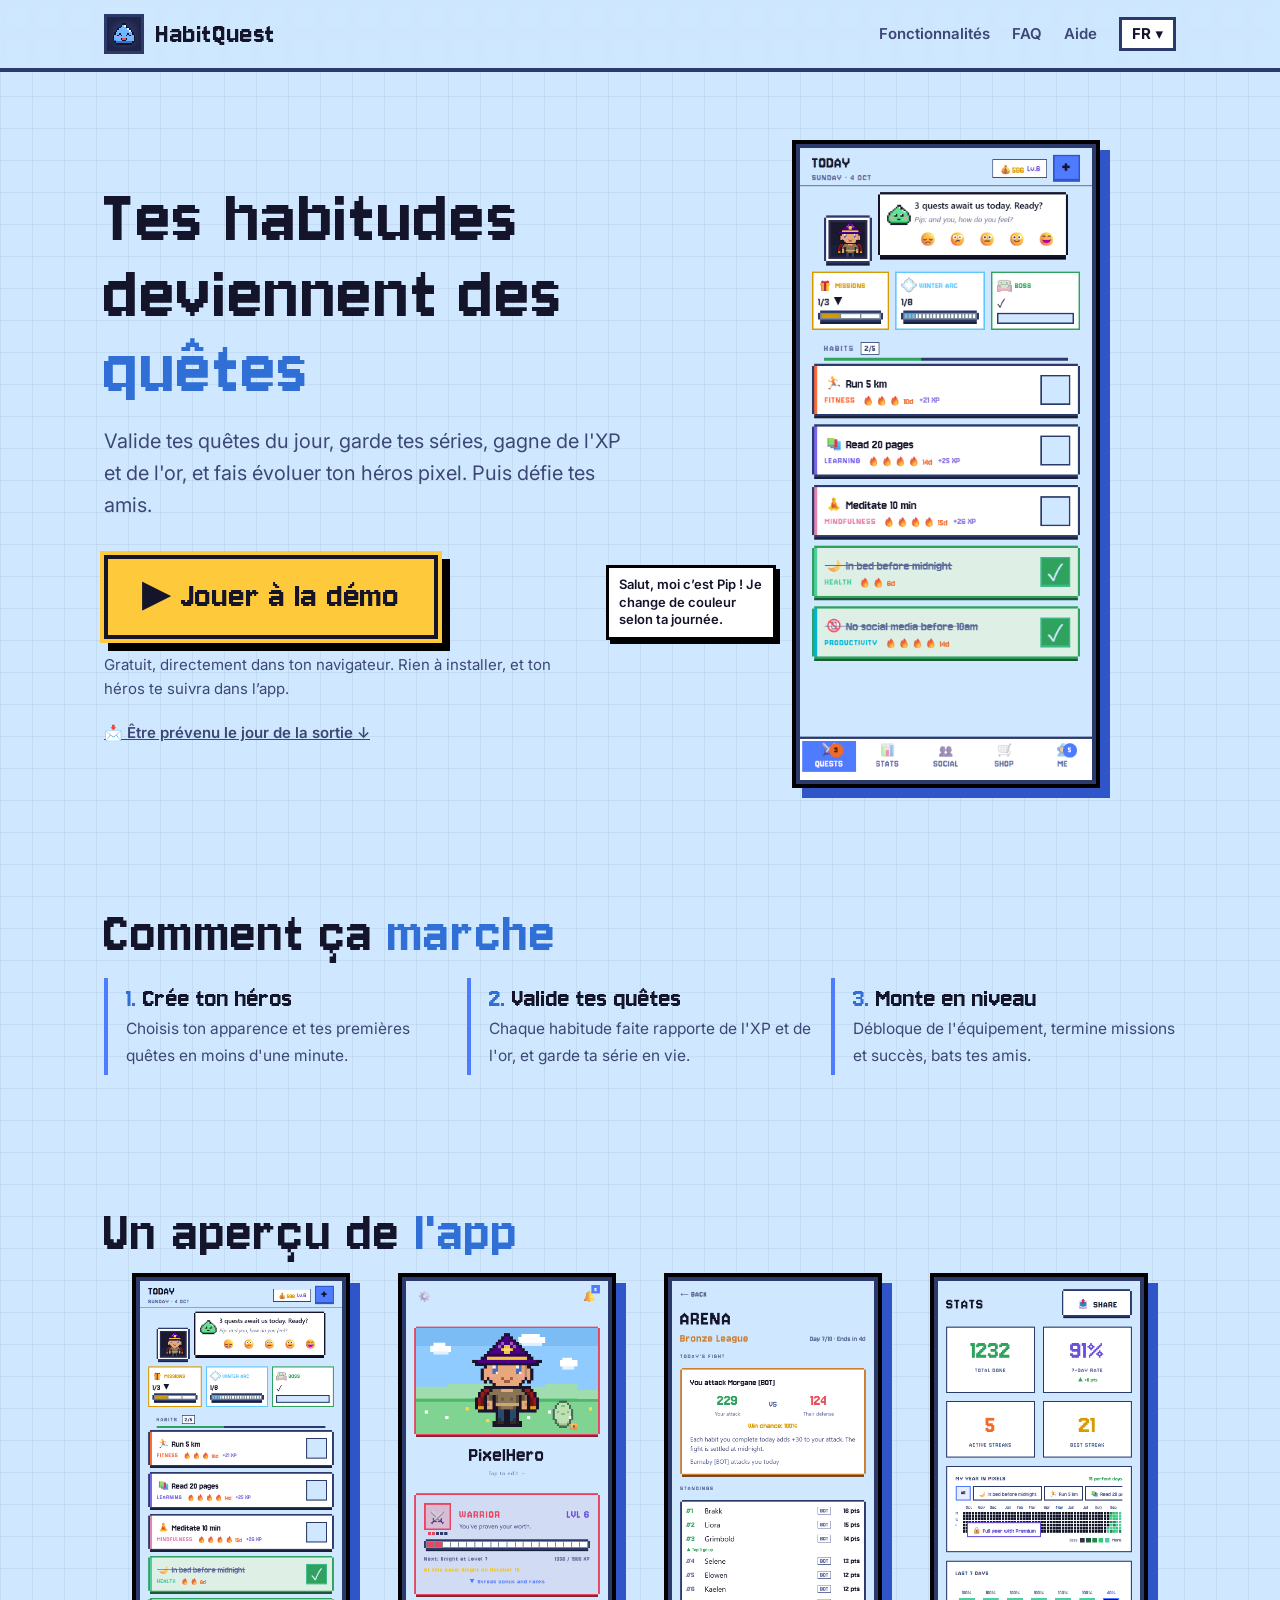
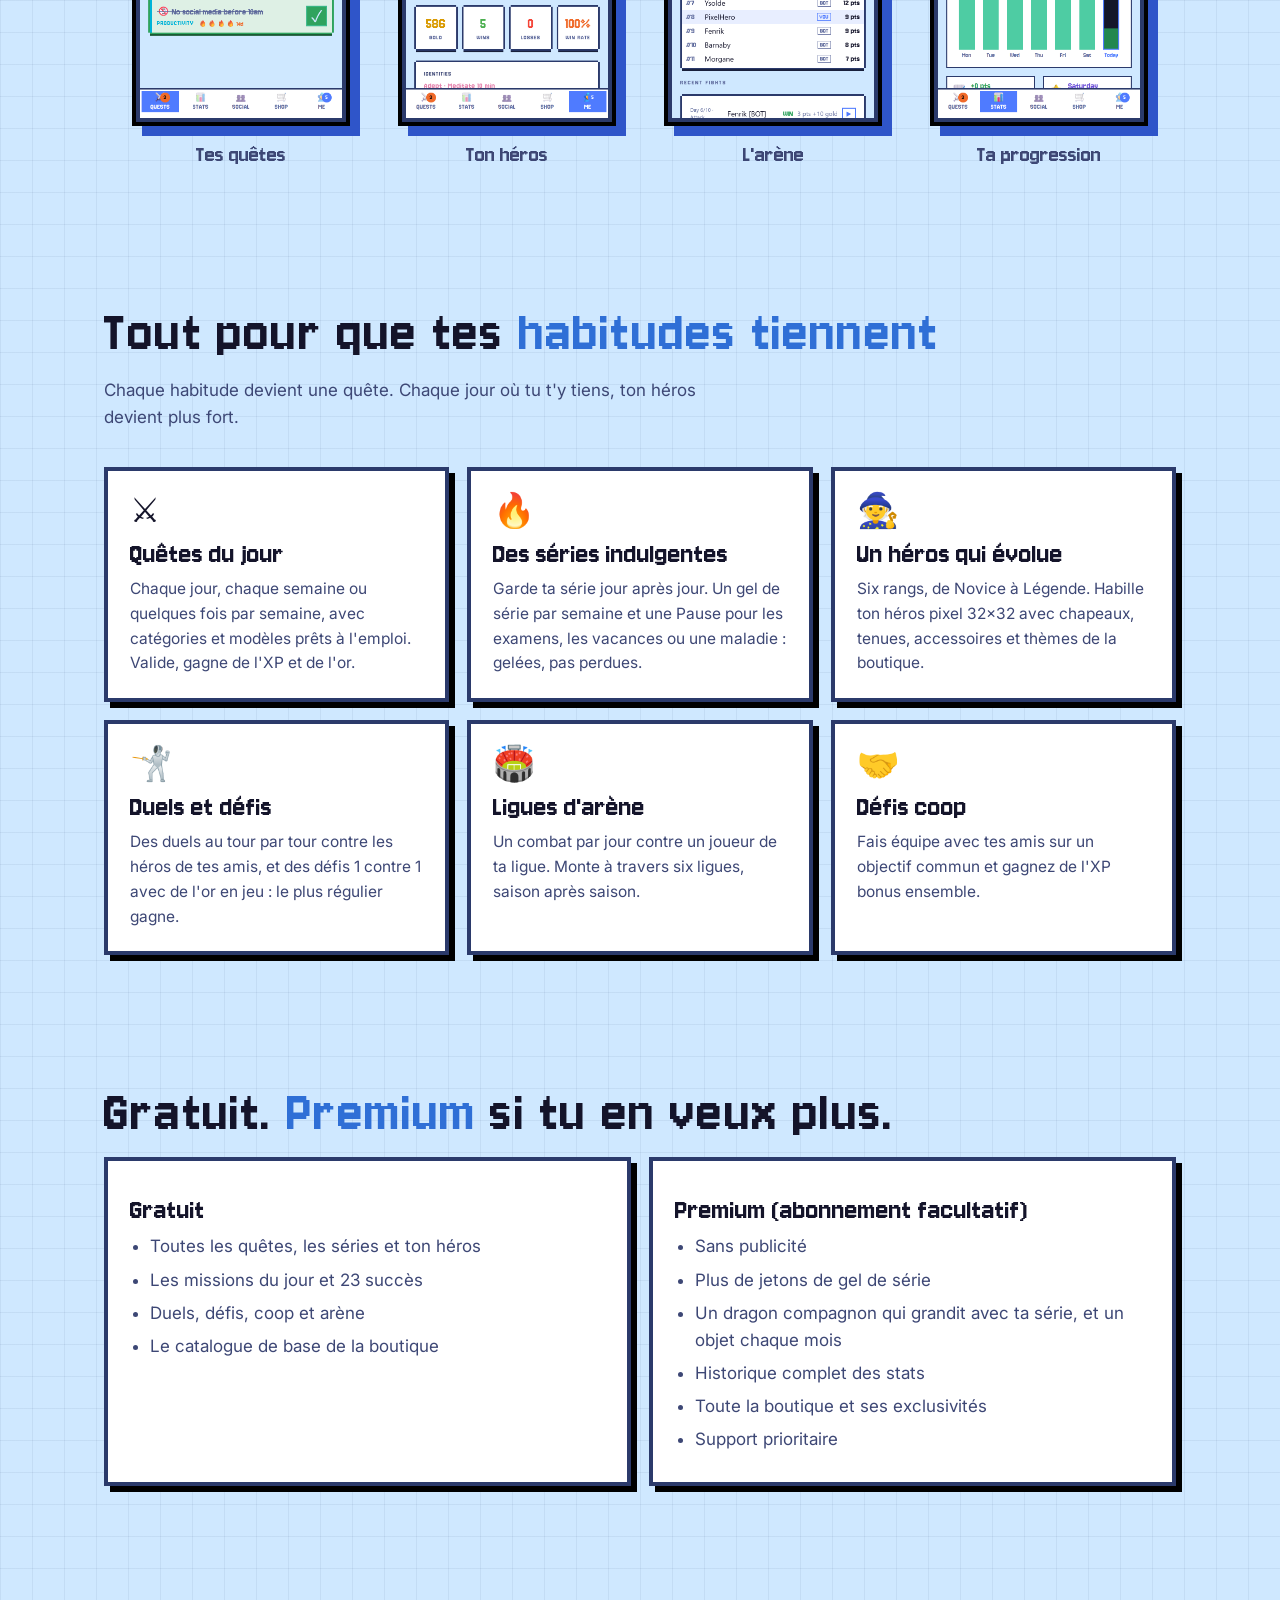
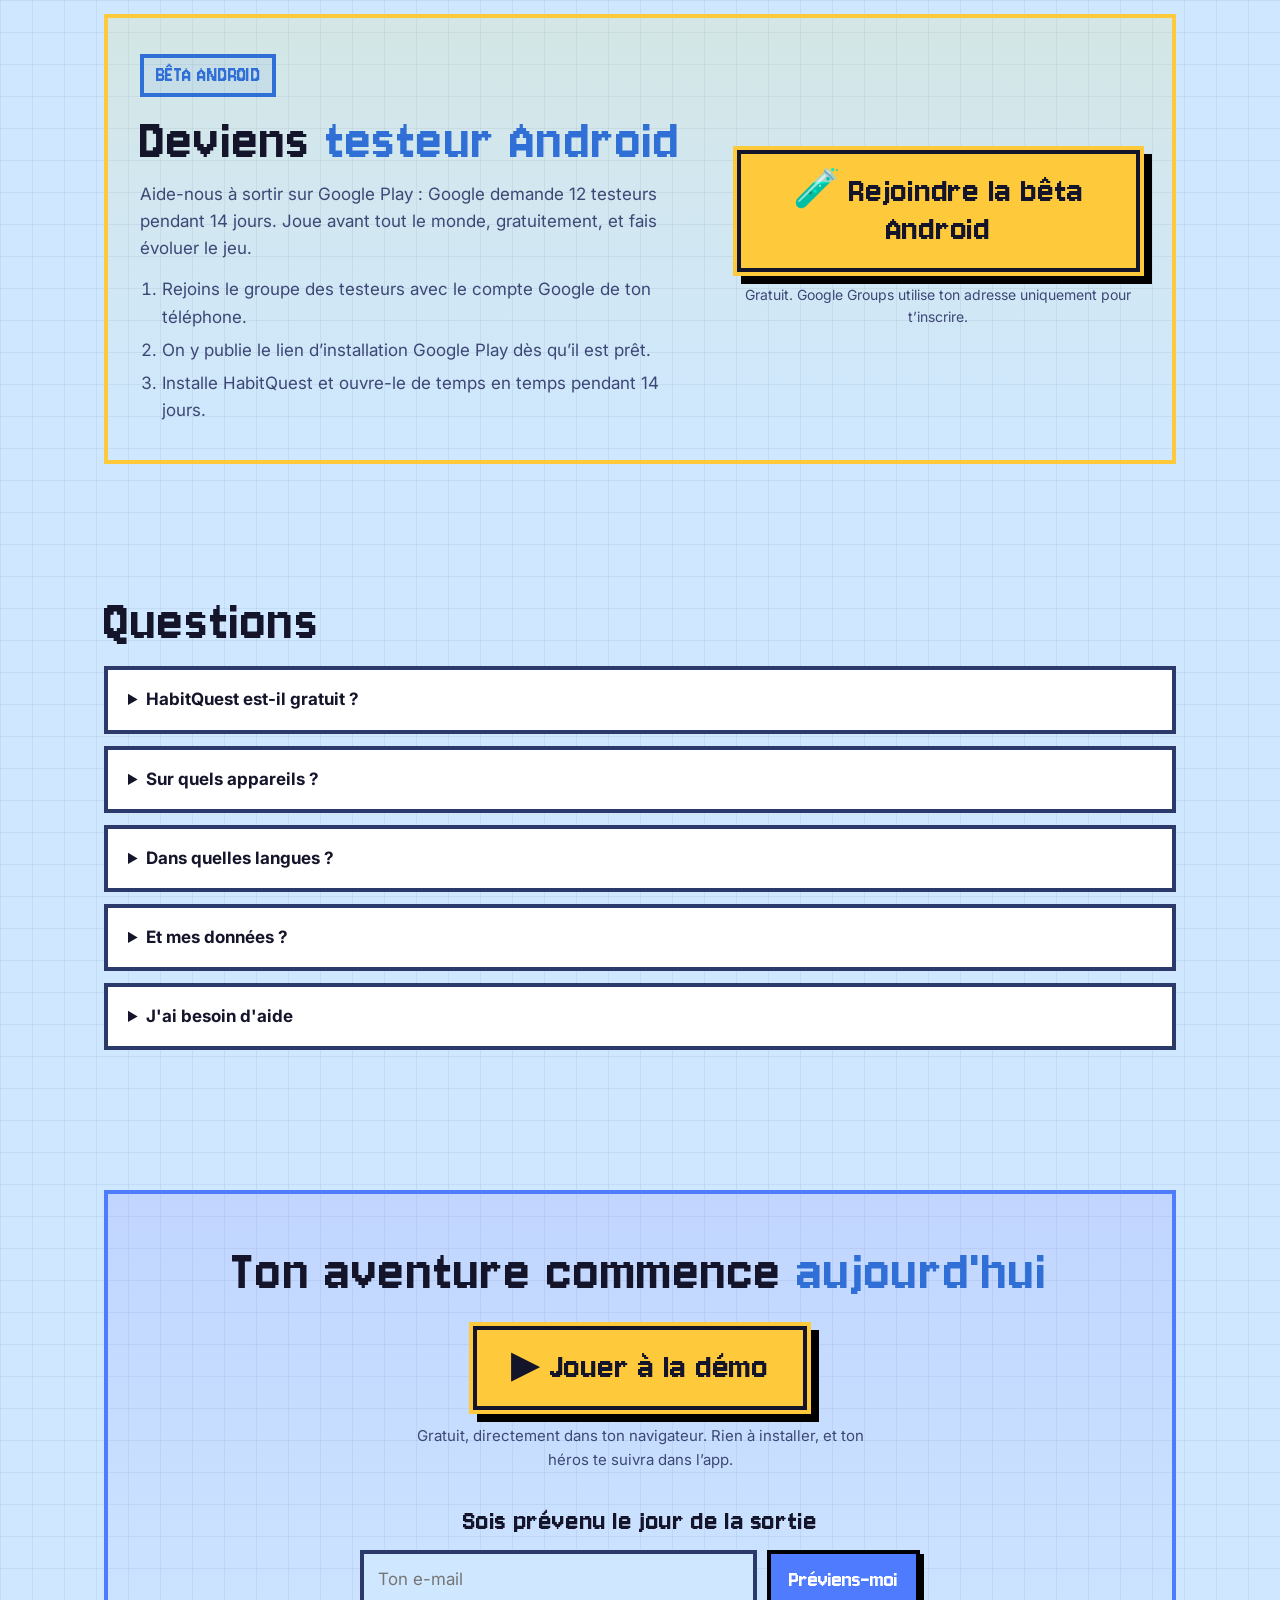
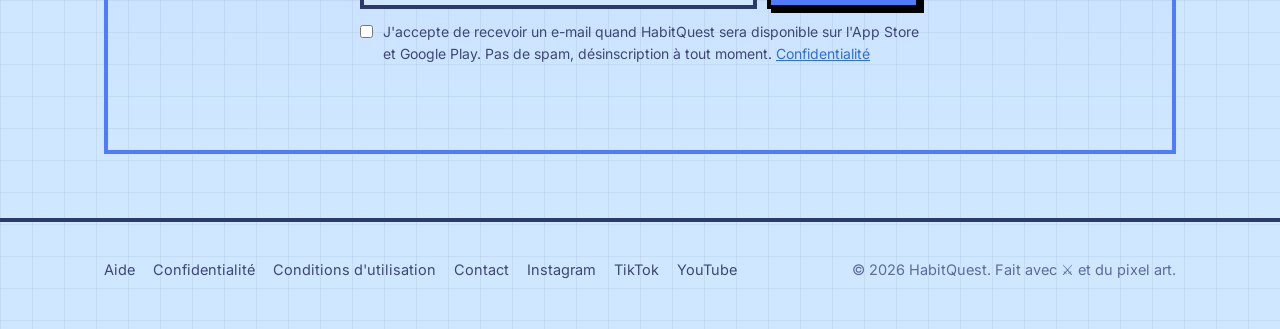
==== docs/fr/index.html @ cf7d9319 "HabitQuest showcase and public website Co-Authored-By: Claude Opus 5.5 <noreply@anthropic.com>" ====
<!doctype html>
<html lang="fr">
<head>
<meta charset="utf-8">
<meta name="viewport" content="width=device-width, initial-scale=1">
<title>HabitQuest — Transforme tes habitudes en RPG</title>
<meta name="description" content="Un habit tracker en pixel art : valide tes quêtes du jour, garde tes séries, fais évoluer ton héros et défie tes amis. Sur iPhone et Android.">
<meta property="og:title" content="HabitQuest — Transforme tes habitudes en RPG">
<meta property="og:description" content="Un habit tracker en pixel art : valide tes quêtes du jour, garde tes séries, fais évoluer ton héros et défie tes amis. Sur iPhone et Android.">
<meta property="og:image" content="../assets/og-image.png">
<meta property="og:type" content="website">
<meta name="twitter:card" content="summary_large_image">
<meta name="theme-color" content="#CFE8FF">
<link rel="icon" href="../assets/icon.png">
<link rel="alternate" hreflang="en" href="/"><link rel="alternate" hreflang="fr" href="/fr/"><link rel="alternate" hreflang="ja" href="/ja/"><link rel="alternate" hreflang="ko" href="/ko/"><link rel="alternate" hreflang="zh-Hant" href="/zh/">
<link rel="preconnect" href="https://fonts.googleapis.com"><link rel="preconnect" href="https://fonts.gstatic.com" crossorigin>
<link href="https://fonts.googleapis.com/css2?family=Jersey+10&family=Inter:wght@400;600;700&display=swap" rel="stylesheet">
<link rel="stylesheet" href="../assets/site.css">
<script src="../assets/site.js" defer></script>
<script src="../assets/waitlist.js" defer></script>
</head>
<body>
<header class="top"><div class="wrap">
  <a class="brand pixel" href="./"><img src="../assets/icon.png" alt="">HabitQuest</a>
  <nav class="nav">
    <a href="#features">Fonctionnalités</a><a href="#faq">FAQ</a><a href="../support.fr">Aide</a>
    <a class="nav-play pixel" href="https://habitquest.expo.app">▶ Jouer</a>
    <details class="langs"><summary>FR</summary><div>
      <a href="../" hreflang="en" lang="en">English</a>
      <a href="../ja/" hreflang="ja" lang="ja">日本語</a>
      <a href="../ko/" hreflang="ko" lang="ko">한국어</a>
      <a href="../zh/" hreflang="zh-Hant" lang="zh-Hant">中文</a>
    </div></details>
  </nav>
</div></header>

<main>
<section class="hero"><div class="wrap">
  <div>
    <h1 class="pixel">Tes habitudes<br>deviennent des <em>quêtes</em></h1>
    <p class="lead">Valide tes quêtes du jour, garde tes séries, gagne de l'XP et de l'or, et fais évoluer ton héros pixel. Puis défie tes amis.</p>
    <div class="demo"><a class="play pixel" href="https://habitquest.expo.app">▶ Jouer à la démo</a><p>Gratuit, directement dans ton navigateur. Rien à installer, et ton héros te suivra dans l’app.</p></div><a class="soft" href="#join">📩 Être prévenu le jour de la sortie ↓</a>
  </div>
  <div class="hero-art">
    <div class="phone"><img src="../assets/screens/today.png" alt="" width="390" height="844"></div>
    <div class="pip" aria-label="Pip">
      <p class="pip-says">Salut, moi c’est Pip ! Je change de couleur selon ta journée.</p>
      <div class="pip-sprite"><img src="../assets/pip/pip-vert.png" alt="" width="96" height="96"><img src="../assets/pip/pip-orange.png" alt="" width="96" height="96"><img src="../assets/pip/pip-or.png" alt="" width="96" height="96"><img src="../assets/pip/pip-bleu.png" alt="" width="96" height="96"><img src="../assets/pip/pip-violet.png" alt="" width="96" height="96"><img src="../assets/pip/pip-rose.png" alt="" width="96" height="96"></div>
    </div>
  </div>
</div></section>

<section><div class="wrap">
  <h2 class="pixel">Comment ça <em>marche</em></h2>
  <div class="steps">
    <div class="step"><b>Crée ton héros</b><span>Choisis ton apparence et tes premières quêtes en moins d'une minute.</span></div>
    <div class="step"><b>Valide tes quêtes</b><span>Chaque habitude faite rapporte de l'XP et de l'or, et garde ta série en vie.</span></div>
    <div class="step"><b>Monte en niveau</b><span>Débloque de l'équipement, termine missions et succès, bats tes amis.</span></div>
  </div>
</div></section>

<section><div class="wrap">
  <h2 class="pixel">Un aperçu de <em>l'app</em></h2>
  <div class="shots">
    <figure><div class="phone"><img src="../assets/screens/today.png" alt="Tes quêtes" loading="lazy" width="390" height="844"></div><figcaption>Tes quêtes</figcaption></figure>
    <figure><div class="phone"><img src="../assets/screens/profile.png" alt="Ton héros" loading="lazy" width="390" height="844"></div><figcaption>Ton héros</figcaption></figure>
    <figure><div class="phone"><img src="../assets/screens/arena.png" alt="L'arène" loading="lazy" width="390" height="844"></div><figcaption>L'arène</figcaption></figure>
    <figure><div class="phone"><img src="../assets/screens/stats.png" alt="Ta progression" loading="lazy" width="390" height="844"></div><figcaption>Ta progression</figcaption></figure>
  </div>
</div></section>

<section id="features"><div class="wrap">
  <h2 class="pixel">Tout pour que tes <em>habitudes tiennent</em></h2>
  <p class="sub">Chaque habitude devient une quête. Chaque jour où tu t'y tiens, ton héros devient plus fort.</p>
  <div class="grid">
    <div class="card"><div class="icon">⚔️</div><h3>Quêtes du jour</h3><p>Chaque jour, chaque semaine ou quelques fois par semaine, avec catégories et modèles prêts à l'emploi. Valide, gagne de l'XP et de l'or.</p></div>
    <div class="card"><div class="icon">🔥</div><h3>Des séries indulgentes</h3><p>Garde ta série jour après jour. Un gel de série par semaine et une Pause pour les examens, les vacances ou une maladie : gelées, pas perdues.</p></div>
    <div class="card"><div class="icon">🧙</div><h3>Un héros qui évolue</h3><p>Six rangs, de Novice à Légende. Habille ton héros pixel 32×32 avec chapeaux, tenues, accessoires et thèmes de la boutique.</p></div>
    <div class="card"><div class="icon">🤺</div><h3>Duels et défis</h3><p>Des duels au tour par tour contre les héros de tes amis, et des défis 1 contre 1 avec de l'or en jeu : le plus régulier gagne.</p></div>
    <div class="card"><div class="icon">🏟️</div><h3>Ligues d'arène</h3><p>Un combat par jour contre un joueur de ta ligue. Monte à travers six ligues, saison après saison.</p></div>
    <div class="card"><div class="icon">🤝</div><h3>Défis coop</h3><p>Fais équipe avec tes amis sur un objectif commun et gagnez de l'XP bonus ensemble.</p></div>
  </div>
</div></section>

<section><div class="wrap">
  <h2 class="pixel">Gratuit. <em>Premium</em> si tu en veux plus.</h2>
  <div class="premium">
    <div class="card"><h3>Gratuit</h3><ul><li>Toutes les quêtes, les séries et ton héros</li><li>Les missions du jour et 23 succès</li><li>Duels, défis, coop et arène</li><li>Le catalogue de base de la boutique</li></ul></div>
    <div class="card"><h3>Premium (abonnement facultatif)</h3><ul><li>Sans publicité</li><li>Plus de jetons de gel de série</li><li>Un dragon compagnon qui grandit avec ta série, et un objet chaque mois</li><li>Historique complet des stats</li><li>Toute la boutique et ses exclusivités</li><li>Support prioritaire</li></ul></div>
  </div>
</div></section>

<section id="beta"><div class="wrap"><div class="beta">
  <div>
    <span class="badge pixel">BÊTA ANDROID</span>
    <h2 class="pixel">Deviens <em>testeur Android</em></h2>
    <p>Aide-nous à sortir sur Google Play : Google demande 12 testeurs pendant 14 jours. Joue avant tout le monde, gratuitement, et fais évoluer le jeu.</p>
    <ol><li>Rejoins le groupe des testeurs avec le compte Google de ton téléphone.</li><li>On y publie le lien d’installation Google Play dès qu’il est prêt.</li><li>Installe HabitQuest et ouvre-le de temps en temps pendant 14 jours.</li></ol>
  </div>
  <div class="beta-cta">
    <a class="play pixel" href="https://groups.google.com/g/habitquest-app-testers" target="_blank" rel="noopener">🧪 Rejoindre la bêta Android</a>
    <p>Gratuit. Google Groups utilise ton adresse uniquement pour t’inscrire.</p>
  </div>
</div></div></section>

<section id="faq"><div class="wrap">
  <h2 class="pixel">Questions</h2>
  <details><summary>HabitQuest est-il gratuit ?</summary><p>Oui. Tout le jeu est gratuit ; Premium est un abonnement facultatif qui retire les publicités et ajoute des bonus. Tu peux le résilier à tout moment dans les réglages de l'App Store ou de Google Play.</p></details>
  <details><summary>Sur quels appareils ?</summary><p>iPhone, téléphones Android et tout navigateur web. Ta progression est enregistrée sur ton compte et te suit partout.</p></details>
  <details><summary>Dans quelles langues ?</summary><p>Français, anglais, japonais, coréen et chinois traditionnel (Taïwan).</p></details>
  <details><summary>Et mes données ?</summary><p>Tes habitudes sont privées. Aucun outil d'analyse, aucune revente de données. Lis la <a href="../privacy-policy.fr">politique de confidentialité</a>.</p></details>
  <details><summary>J'ai besoin d'aide</summary><p>Écris-nous depuis Réglages → Support dans l'app, ou consulte la <a href="../support.fr">page d'aide</a>.</p></details>
</div></section>

<section id="join"><div class="wrap"><div class="cta">
  <h2 class="pixel">Ton aventure commence <em>aujourd'hui</em></h2>
  <div class="demo"><a class="play pixel" href="https://habitquest.expo.app">▶ Jouer à la démo</a><p>Gratuit, directement dans ton navigateur. Rien à installer, et ton héros te suivra dans l’app.</p></div><form class="waitlist" id="waitlist" data-url="https://aksxyaullvozlkzcegth.supabase.co" data-key="eyJhbGciOiJIUzI1NiIsInR5cCI6IkpXVCJ9.eyJpc3MiOiJzdXBhYmFzZSIsInJlZiI6ImFrc3h5YXVsbHZvemxremNlZ3RoIiwicm9sZSI6ImFub24iLCJpYXQiOjE3NjY1NDg2MjUsImV4cCI6MjA4MjEyNDYyNX0.9GfZsW1PqDnOcV2zuOaqGrt1zj76PTwss6OfFl0PVOo" data-lang="fr" novalidate>
    <h3 class="pixel">Sois prévenu le jour de la sortie</h3>
    <div class="waitlist-row">
      <label class="sr" for="wl-email">Ton e-mail</label>
      <input id="wl-email" name="email" type="email" required autocomplete="email" placeholder="Ton e-mail">
      <button type="submit">Préviens-moi</button>
    </div>
    <input class="hp" name="website" tabindex="-1" autocomplete="off" aria-hidden="true">
    <label class="waitlist-consent"><input id="wl-consent" name="consent" type="checkbox" required> <span>J'accepte de recevoir un e-mail quand HabitQuest sera disponible sur l'App Store et Google Play. Pas de spam, désinscription à tout moment. <a href="../privacy-policy.fr">Confidentialité</a></span></label>
    <p class="waitlist-msg" role="status" data-ok="C'est noté ! On t'écrit le jour de la sortie." data-error="Ça n'a pas marché. Vérifie ton e-mail et réessaie."></p>
  </form>
</div></div></section>
</main>

<footer><div class="wrap">
  <nav>
    <a href="../support.fr">Aide</a>
    <a href="../privacy-policy.fr">Confidentialité</a>
    <a href="../terms.fr">Conditions d'utilisation</a>
    <a href="mailto:habitquest.application@gmail.com">Contact</a>
    <a href="https://www.instagram.com/habitquest.application/">Instagram</a>
    <a href="https://www.tiktok.com/@habitquest.en">TikTok</a>
    <a href="https://www.youtube.com/@habitquest.en.application">YouTube</a>
  </nav>
  <span>© 2026 HabitQuest. Fait avec ⚔️ et du pixel art.</span>
</div></footer>
</body>
</html>
---- docs/assets/site.css ----
/* HabitQuest public site — pixel art direction of the app (ADR 011). */
:root {
  /* Pip's Sky, the app's default theme (ADR 030): light sky, white cards, dark pixel outline.
     --accent fills (buttons, tags), --ink colors highlighted text and links. */
  --bg: #CFE8FF; --surface: #FFFFFF; --surface-2: #E6F3FF; --border: #2B3A6B;
  --primary: #4F7BFF; --primary-dark: #2F55C9; --accent: #FFC93C; --ink: #2F6FD6;
  --text: #14142A; --text-2: #3D4775; --muted: #5E6A9C; --px: 4px;
}
* { box-sizing: border-box; margin: 0; }
html { scroll-behavior: smooth; }
body {
  background: var(--bg); color: var(--text); font-family: 'Inter', system-ui, sans-serif; font-size: 17px; line-height: 1.6;
  background-image: linear-gradient(rgba(43,58,107,.07) 1px, transparent 1px), linear-gradient(90deg, rgba(43,58,107,.07) 1px, transparent 1px);
  background-size: 32px 32px;
}
a { color: var(--ink); }
img { max-width: 100%; display: block; image-rendering: auto; }
.pixel { font-family: 'Jersey 10', 'DotGothic16', 'Galmuri11', monospace; font-weight: 400; letter-spacing: .02em; }
.wrap { max-width: 1120px; margin: 0 auto; padding: 0 24px; }

/* Header */
.top { position: sticky; top: 0; z-index: 10; background: rgba(207,232,255,.92); backdrop-filter: blur(6px); border-bottom: var(--px) solid var(--border); }
.top .wrap { display: flex; align-items: center; gap: 16px; height: 68px; }
.brand { display: flex; align-items: center; gap: 12px; color: var(--text); text-decoration: none; font-size: 30px; }
.brand img { width: 40px; height: 40px; border: 3px solid var(--border); image-rendering: pixelated; }
.nav { margin-left: auto; display: flex; gap: 22px; align-items: center; }
.nav a { color: var(--text-2); text-decoration: none; font-weight: 600; font-size: 15px; }
.nav a:hover { color: var(--text); }
.lang { border: 3px solid var(--border); padding: 2px 10px; color: var(--text) !important; }
/* Language menu: the current language, the others in a small list under it. */
.langs, .langs:hover, .langs[open] { position: relative; background: none; border: 0; padding: 0; margin: 0; box-shadow: none; }
.langs summary { list-style: none; cursor: pointer; border: 3px solid var(--border); padding: 2px 10px; font-weight: 700; font-size: 15px; color: var(--text); background: var(--surface); }
.langs summary::-webkit-details-marker { display: none; }
.langs summary::after { content: ' ▾'; }
.langs > div { position: absolute; right: 0; top: calc(100% + 6px); display: grid; min-width: 96px; background: var(--surface); border: 3px solid var(--border); box-shadow: 4px 4px 0 #000; }
.langs > div a { padding: 8px 14px; color: var(--text) !important; }
.langs > div a:hover { background: var(--surface-2); }
/* The header's Play button appears once the hero's has scrolled away (site.js). */
.nav-play { display: none; }
body.scrolled .nav-play { display: inline-block; }

/* Hero */
.hero { padding: 72px 0 56px; }
.hero .wrap { display: grid; grid-template-columns: 1.1fr .9fr; gap: 48px; align-items: center; }
.badge { display: inline-block; font-size: 22px; color: var(--ink); border: var(--px) solid var(--ink); padding: 0 12px; background: rgba(47,111,214,.08); }
.hero h1 { font-size: clamp(52px, 6.4vw, 84px); line-height: .92; margin: 0 0 18px; }
.hero h1 em, h2 em { font-style: normal; color: var(--ink); }
.hero p.lead { font-size: 20px; color: var(--text-2); max-width: 520px; }
.stores { display: flex; flex-wrap: wrap; gap: 30px 16px; align-items: center; margin-top: 44px; }
.store { position: relative; display: block; height: 56px; }
.store img { height: 56px; width: auto; }
.store.gp img { height: 82px; margin: -13px 0; } /* the Google badge ships with padding */
.store.soon { pointer-events: none; }
.store.soon img { opacity: .55; filter: grayscale(.4); }
.store.soon::after {
  content: attr(data-soon); position: absolute; top: -26px; left: 0; font-family: 'Jersey 10', 'DotGothic16', 'Galmuri11', monospace; font-size: 17px;
  background: var(--accent); color: #1A1A2E; padding: 0 7px; border: 2px solid #000;
}
.web { margin-top: 16px; font-size: 15px; color: var(--muted); }
.web a { color: var(--text-2); }

/* Phones */
.phone { background: var(--surface); border: var(--px) solid var(--border); box-shadow: 0 0 0 var(--px) #000, 10px 10px 0 4px var(--primary-dark); overflow: hidden; }
.phone img { width: 100%; height: auto; }
.hero .phone { max-width: 300px; width: 100%; justify-self: center; }

/* Sections */
section { padding: 64px 0; }
h2 { font-size: clamp(40px, 5vw, 60px); line-height: 1; margin-bottom: 14px; }
.sub { color: var(--text-2); max-width: 620px; margin-bottom: 36px; }
.grid { display: grid; grid-template-columns: repeat(3, 1fr); gap: 18px; }
.card { background: var(--surface); border: var(--px) solid var(--border); padding: 22px; box-shadow: 6px 6px 0 #000; }
.card .icon { font-size: 34px; line-height: 1; }
.card h3 { font-family: 'Jersey 10', 'DotGothic16', 'Galmuri11', monospace; font-weight: 400; font-size: 30px; line-height: 1; margin: 12px 0 8px; }
.card p { color: var(--text-2); font-size: 15.5px; }
.shots { display: grid; grid-template-columns: repeat(4, minmax(0, 210px)); justify-content: center; gap: 40px 56px; }
.shots figure { margin: 0; }
.shots figcaption { margin-top: 14px; text-align: center; font-family: 'Jersey 10', 'DotGothic16', 'Galmuri11', monospace; font-size: 24px; color: var(--text-2); }
.steps { display: grid; grid-template-columns: repeat(3, 1fr); gap: 18px; counter-reset: step; }
.step { border-left: var(--px) solid var(--primary); padding: 6px 0 6px 18px; }
.step b { display: block; font-family: 'Jersey 10', 'DotGothic16', 'Galmuri11', monospace; font-weight: 400; font-size: 28px; line-height: 1.1; }
.step b::before { counter-increment: step; content: counter(step) ". "; color: var(--ink); }
.step span { color: var(--text-2); font-size: 15.5px; }
.premium { display: grid; grid-template-columns: 1fr 1fr; gap: 18px; }
.premium ul { padding-left: 20px; color: var(--text-2); }
.premium li { margin: 6px 0; }
details { background: var(--surface); border: var(--px) solid var(--border); padding: 16px 20px; margin-bottom: 12px; }
summary { cursor: pointer; font-weight: 700; }
details p { color: var(--text-2); margin-top: 10px; }
.cta { text-align: center; border: var(--px) solid var(--primary); background: linear-gradient(180deg, rgba(108,99,255,.14), transparent); padding: 48px 24px; }
.cta .stores { justify-content: center; }

/* Footer */
footer { border-top: var(--px) solid var(--border); padding: 36px 0 48px; color: var(--muted); font-size: 14.5px; }
footer .wrap { display: flex; flex-wrap: wrap; gap: 18px 32px; justify-content: space-between; }
footer nav { display: flex; flex-wrap: wrap; gap: 18px; }
footer a { color: var(--text-2); text-decoration: none; }
footer a:hover { color: var(--text); }

/* Text pages (support, privacy, terms) */
.page { max-width: 820px; margin: 0 auto; padding: 48px 24px 72px; }
.page h1 { font-family: 'Jersey 10', 'DotGothic16', 'Galmuri11', monospace; font-weight: 400; font-size: 54px; line-height: 1; margin: 8px 0 18px; }
.page h2 { font-size: 36px; margin: 34px 0 10px; }
.page h1 + p em, .page > p > em:only-child { color: var(--muted); }
.page p, .page li { color: var(--text-2); margin-bottom: 12px; }
.page ul, .page ol { padding-left: 22px; }
.page hr { border: 0; border-top: var(--px) solid var(--border); margin: 44px 0; }
.page table { width: 100%; border-collapse: collapse; margin: 16px 0 24px; font-size: 15px; }
.page th, .page td { border: 2px solid var(--border); padding: 8px 10px; text-align: left; vertical-align: top; }
.page th { background: var(--surface-2); }

@media (max-width: 880px) {
  .hero .wrap { grid-template-columns: 1fr; }
  .hero .phone { max-width: 250px; }
  .grid, .steps, .premium { grid-template-columns: 1fr; }
  .shots { grid-template-columns: repeat(2, minmax(0, 160px)); gap: 32px 36px; }
  .nav > a:not(.nav-play) { display: none; }
  /* First screen on a phone: the promise, one button, then the app right under it. */
  .hero { padding: 36px 0 40px; }
  .hero .wrap { gap: 36px; }
  .hero h1 { font-size: 48px; }
  .hero p.lead { font-size: 18px; }
  .demo { margin-top: 26px; }
  .play { font-size: 32px; padding: 16px 28px 18px; }
}
@media (max-width: 480px) {
  .brand { font-size: 26px; gap: 10px; }
  .brand img { width: 32px; height: 32px; }
  .nav { gap: 8px; }
  .nav-play { padding: 2px 8px 4px; font-size: 19px !important; }
  body.scrolled .brand { font-size: 0; gap: 0; } /* Pip alone when the Play button needs the room */
}

/* Motion: hover lifts important elements with a hard pixel shadow and a lit
   border; sections appear on scroll (site.js). Off for reduced motion. */
.card, .phone, .step, details, .cta, .store, .lang, .brand img, .badge {
  transition: transform .18s steps(3, end), box-shadow .18s steps(3, end), border-color .18s, background-color .18s, filter .18s;
}
.card:hover {
  transform: translate(-4px, -4px); border-color: var(--accent);
  box-shadow: 10px 10px 0 #000, 0 0 0 2px rgba(255,215,0,.35), 0 0 28px rgba(255,215,0,.18);
}
.card:hover .icon { animation: hop .5s steps(4, end); }
.phone:hover {
  transform: translate(-5px, -5px); border-color: var(--primary);
  box-shadow: 0 0 0 var(--px) #000, 16px 16px 0 4px var(--primary-dark), 0 0 36px rgba(108,99,255,.35);
}
.shots figure:hover figcaption { color: var(--ink); }
.step:hover { transform: translateX(6px); border-left-color: var(--accent); background: linear-gradient(90deg, rgba(255,215,0,.08), transparent 70%); }
.step:hover b::before { color: var(--primary); }
details:hover, details[open] { border-color: var(--primary); box-shadow: 6px 6px 0 #000, 0 0 22px rgba(108,99,255,.18); }
summary:hover { color: var(--ink); }
.cta:hover { box-shadow: 0 0 0 2px rgba(108,99,255,.4), 0 0 44px rgba(108,99,255,.25); }
a.store:hover { transform: translate(-3px, -3px); filter: drop-shadow(6px 6px 0 #000) drop-shadow(0 0 12px rgba(255,215,0,.35)); }
.lang:hover { border-color: var(--accent); transform: translate(-2px, -2px); box-shadow: 4px 4px 0 #000; }
.brand:hover img { border-color: var(--accent); transform: rotate(-6deg); }
.badge:hover { background: rgba(255,215,0,.18); box-shadow: 0 0 18px rgba(255,215,0,.3); }
.web a:hover, footer a:hover { color: var(--ink); }
.hero .phone { animation: float 5s ease-in-out infinite; }
.hero .phone:hover { animation-play-state: paused; }

@keyframes hop { 0%, 100% { transform: translateY(0); } 50% { transform: translateY(-8px); } }
@keyframes float { 0%, 100% { translate: 0 0; } 50% { translate: 0 -10px; } }

/* Scroll reveal: only when JS has marked the page, so the content never stays hidden. */
.js-reveal .reveal { opacity: 0; transform: translateY(24px); transition: opacity .6s ease, transform .6s ease; }
.js-reveal .reveal.in { opacity: 1; transform: none; }

@media (prefers-reduced-motion: reduce) {
  *, *::before, *::after { animation: none !important; transition: none !important; }
  .js-reveal .reveal { opacity: 1; transform: none; }
}

/* Pip, the mascot, next to the hero phone: bounces and cycles through its mood colours. */
.hero-art { position: relative; justify-self: center; }
.hero .hero-art .phone { max-width: 300px; }
.pip { position: absolute; left: -190px; bottom: 40px; display: grid; justify-items: center; gap: 8px; }
.pip-says { order: -1; max-width: 170px; background: var(--surface); color: var(--text); font-size: 13px; line-height: 1.35; font-weight: 600; padding: 8px 10px; border: 3px solid #000; box-shadow: 4px 4px 0 #000; }
.pip-sprite { position: relative; width: 96px; height: 96px; animation: pip-hop 1.4s ease-in-out infinite; transform-origin: 50% 100%; }
.pip-sprite img { position: absolute; inset: 0; image-rendering: pixelated; opacity: 0; animation: pip-mood 12s steps(1, end) infinite; }
.pip-sprite img:nth-child(1) { animation-delay: 0s; } .pip-sprite img:nth-child(2) { animation-delay: 2s; }
.pip-sprite img:nth-child(3) { animation-delay: 4s; } .pip-sprite img:nth-child(4) { animation-delay: 6s; }
.pip-sprite img:nth-child(5) { animation-delay: 8s; } .pip-sprite img:nth-child(6) { animation-delay: 10s; }
@keyframes pip-mood { 0% { opacity: 1; } 16.66% { opacity: 0; } 100% { opacity: 0; } }
@keyframes pip-hop { 0%, 100% { transform: scale(1, 1); } 30% { transform: scale(1.08, .9); } 60% { transform: scale(.94, 1.08) translateY(-8px); } }
.pip:hover .pip-sprite { animation-duration: .6s; }
@media (max-width: 1100px) { .pip { position: static; grid-auto-flow: column; align-items: end; justify-content: center; margin-top: 22px; } .pip-says { order: 1; } }
/* Phones: Pip sits on the phone's corner, without its bubble. */
@media (max-width: 880px) { .pip { position: absolute; left: -34px; bottom: -18px; margin: 0; } .pip-says { display: none; } .pip-sprite { width: 72px; height: 72px; } }
@media (prefers-reduced-motion: reduce) { .pip-sprite img:first-child { opacity: 1; } }

/* Launch waitlist (L4), in the final call to action. */
.waitlist { max-width: 560px; margin: 34px auto 0; text-align: left; display: grid; gap: 12px; }
.waitlist h3 { font-family: 'Jersey 10', 'DotGothic16', 'Galmuri11', monospace; font-weight: 400; font-size: 30px; line-height: 1.05; text-align: center; margin: 0; text-wrap: balance; }
.waitlist-row { display: flex; gap: 10px; flex-wrap: wrap; }
.waitlist input[type=email] { flex: 1 1 240px; min-width: 0; background: var(--bg); color: var(--text); border: var(--px) solid var(--border); padding: 12px 14px; font: inherit; }
.waitlist input[type=email]:focus { outline: none; border-color: var(--accent); }
.waitlist button { background: var(--primary); color: #fff; border: var(--px) solid #000; box-shadow: 4px 4px 0 #000; padding: 10px 18px; font-family: 'Jersey 10', 'DotGothic16', 'Galmuri11', monospace; font-size: 24px; cursor: pointer; }
.waitlist button:hover { transform: translate(-2px, -2px); box-shadow: 6px 6px 0 #000; }
.waitlist button:disabled { opacity: .6; cursor: wait; }
.waitlist-consent { display: flex; gap: 10px; align-items: flex-start; color: var(--text-2); font-size: 14px; }
.waitlist-consent input { margin-top: 4px; accent-color: var(--accent); }
.waitlist-msg { min-height: 1.4em; margin: 0; font-weight: 600; text-align: center; }
.waitlist-msg.ok { color: #2FA35E; } .waitlist-msg.error { color: #E8505B; }
.hp, .sr { position: absolute; left: -9999px; width: 1px; height: 1px; overflow: hidden; }

/* Web demo: the main call to action until the apps are in the stores. */
.demo { margin-top: 34px; }
.demo p { margin-top: 14px; font-size: 15px; color: var(--text-2); max-width: 460px; }
.cta .demo { margin-top: 24px; }
.cta .demo p { margin-left: auto; margin-right: auto; }
.play { display: inline-block; font-size: 38px; line-height: 1; padding: 18px 34px 20px; color: #14142a; background: var(--accent);
        text-decoration: none; border: var(--px) solid #14142a; box-shadow: 0 0 0 var(--px) var(--accent), 8px 8px 0 4px #000;
        transition: transform .08s, box-shadow .08s; }
.play:hover { transform: translate(-2px, -2px); box-shadow: 0 0 0 var(--px) var(--accent), 11px 11px 0 4px #000; }
.play:active { transform: translate(4px, 4px); box-shadow: 0 0 0 var(--px) var(--accent), 3px 3px 0 4px #000; }
.nav-play { white-space: nowrap; color: #14142a !important; background: var(--accent); padding: 3px 14px 5px; font-size: 22px !important; border: 3px solid #14142a; }
.nav-play:hover { filter: brightness(1.1); }

/* Bar offering the 繁體中文 page to visitors whose phone is in Chinese (site.js). */
.zh-bar { display: block; text-align: center; padding: 10px 16px; background: var(--primary); color: #fff !important; font-weight: 700; font-size: 16px; border-bottom: var(--px) solid #000; text-decoration: none; }
.zh-bar:hover { filter: brightness(1.08); }

/* Quiet link under the hero's button (launch waitlist), Android beta section (2026-10-11). */
.soft { display: inline-block; margin-top: 20px; font-weight: 600; font-size: 15px; color: var(--text-2); }
.soft:hover { color: var(--ink); }
.beta { display: grid; grid-template-columns: 1.4fr 1fr; gap: 32px; align-items: center; border: var(--px) solid var(--accent); background: linear-gradient(180deg, rgba(255, 215, 0, .10), transparent); padding: 36px 32px; }
.beta h2 { margin: 14px 0 10px; }
.beta p { color: var(--text-2); }
.beta ol { margin: 14px 0 0; padding-left: 22px; color: var(--text-2); display: grid; gap: 6px; }
.beta-cta { text-align: center; }
.beta-cta p { font-size: 14px; margin-top: 12px; }
@media (max-width: 760px) { .beta { grid-template-columns: 1fr; padding: 28px 20px; } }
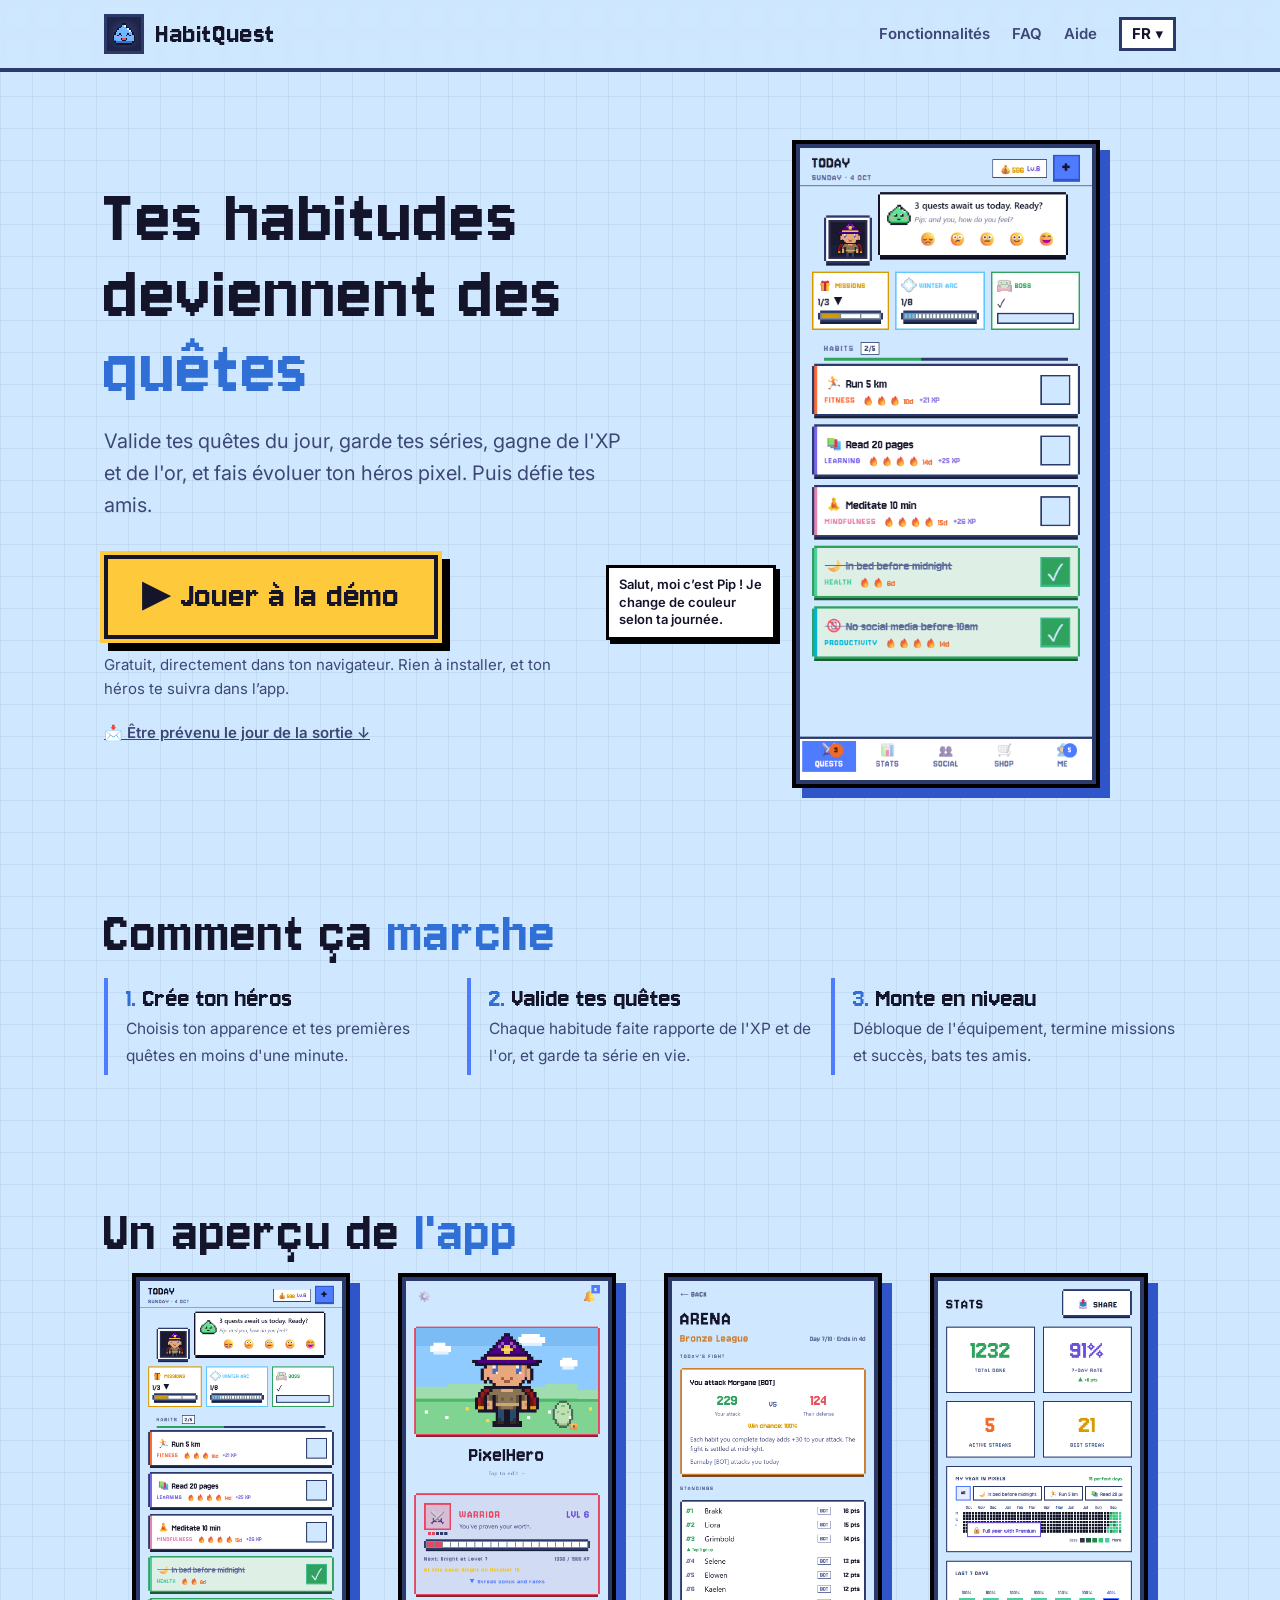
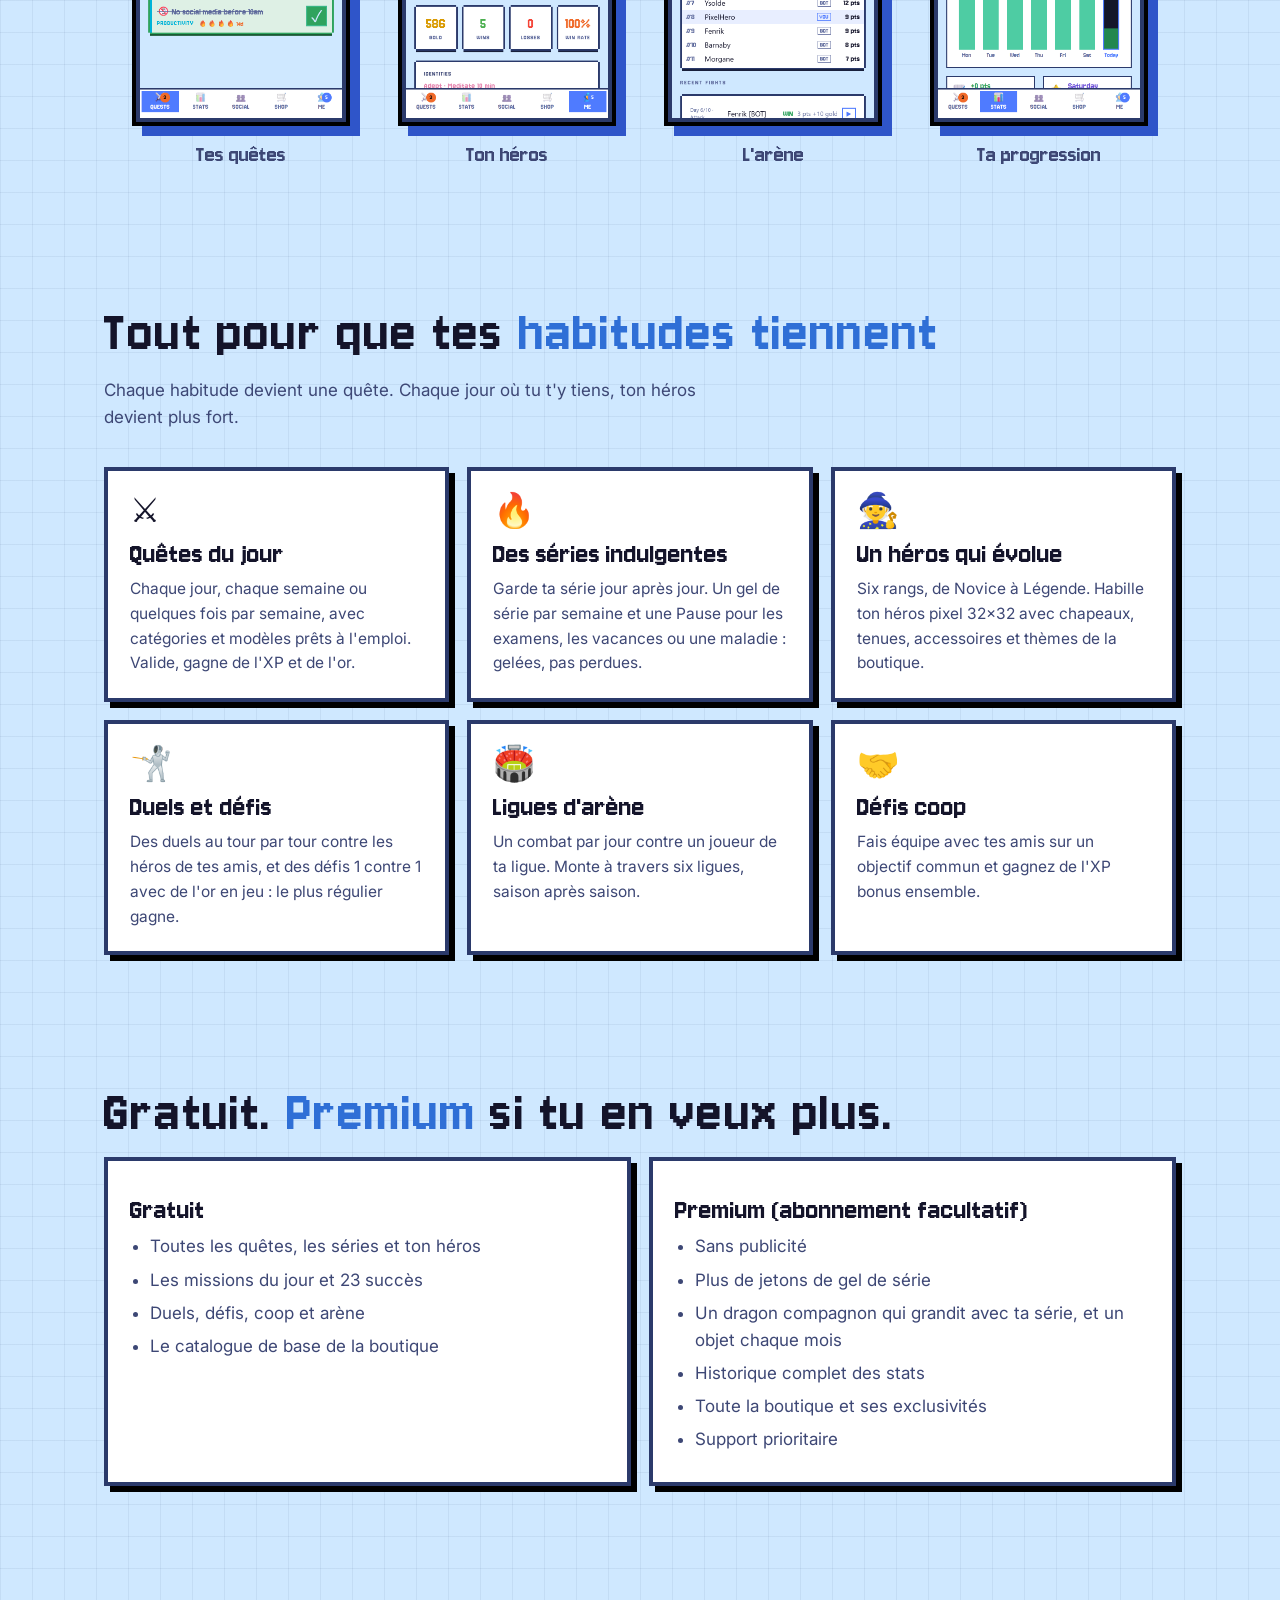
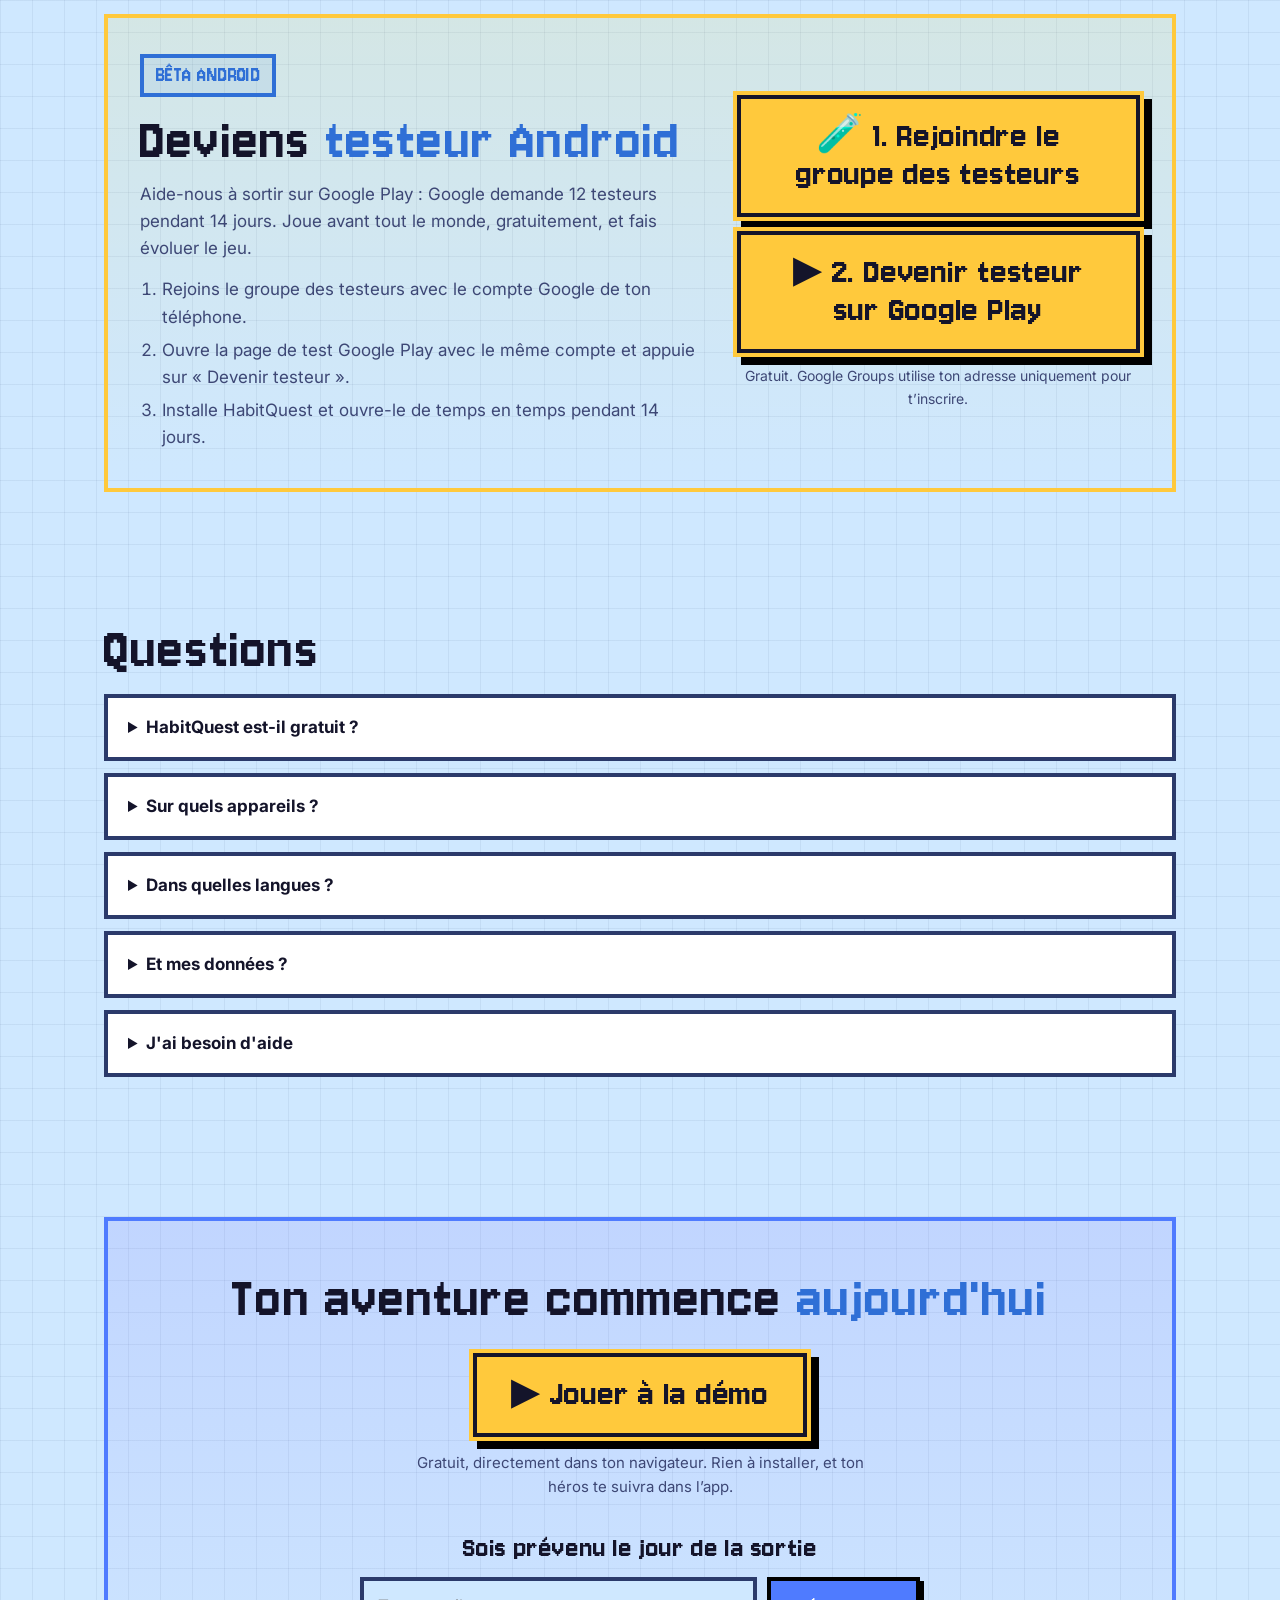
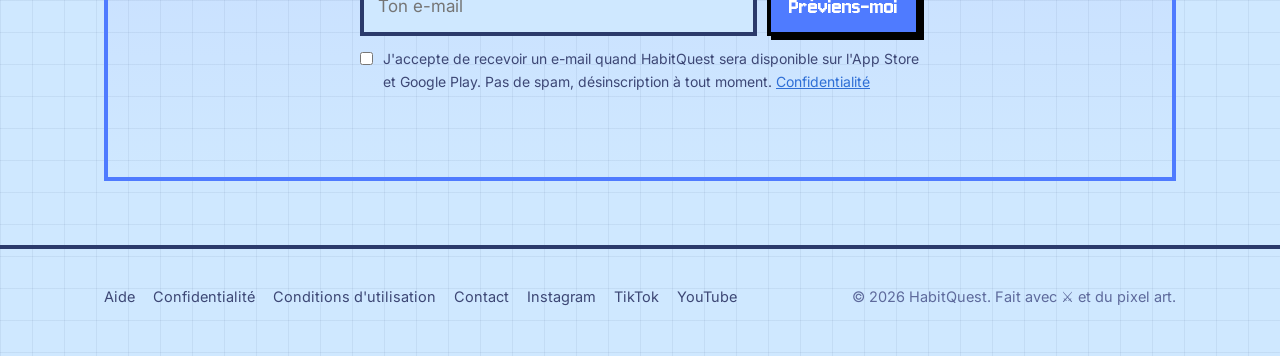
==== commit 8cae3634: "site: update from habitquest f844a01" ====
--- a/docs/fr/index.html
+++ b/docs/fr/index.html
@@ -95,10 +95,11 @@
     <span class="badge pixel">BÊTA ANDROID</span>
     <h2 class="pixel">Deviens <em>testeur Android</em></h2>
     <p>Aide-nous à sortir sur Google Play : Google demande 12 testeurs pendant 14 jours. Joue avant tout le monde, gratuitement, et fais évoluer le jeu.</p>
-    <ol><li>Rejoins le groupe des testeurs avec le compte Google de ton téléphone.</li><li>On y publie le lien d’installation Google Play dès qu’il est prêt.</li><li>Installe HabitQuest et ouvre-le de temps en temps pendant 14 jours.</li></ol>
+    <ol><li>Rejoins le groupe des testeurs avec le compte Google de ton téléphone.</li><li>Ouvre la page de test Google Play avec le même compte et appuie sur « Devenir testeur ».</li><li>Installe HabitQuest et ouvre-le de temps en temps pendant 14 jours.</li></ol>
   </div>
   <div class="beta-cta">
-    <a class="play pixel" href="https://groups.google.com/g/habitquest-app-testers" target="_blank" rel="noopener">🧪 Rejoindre la bêta Android</a>
+    <a class="play pixel" href="https://groups.google.com/g/habitquest-app-testers" target="_blank" rel="noopener">🧪 1. Rejoindre le groupe des testeurs</a>
+    <a class="play pixel" href="https://play.google.com/apps/testing/com.battiste.habitquest" target="_blank" rel="noopener">▶ 2. Devenir testeur sur Google Play</a>
     <p>Gratuit. Google Groups utilise ton adresse uniquement pour t’inscrire.</p>
   </div>
 </div></div></section>
--- a/docs/assets/site.css
+++ b/docs/assets/site.css
@@ -230,4 +230,5 @@
 .beta ol { margin: 14px 0 0; padding-left: 22px; color: var(--text-2); display: grid; gap: 6px; }
 .beta-cta { text-align: center; }
 .beta-cta p { font-size: 14px; margin-top: 12px; }
+.beta-cta .play + .play { margin-top: 14px; }
 @media (max-width: 760px) { .beta { grid-template-columns: 1fr; padding: 28px 20px; } }
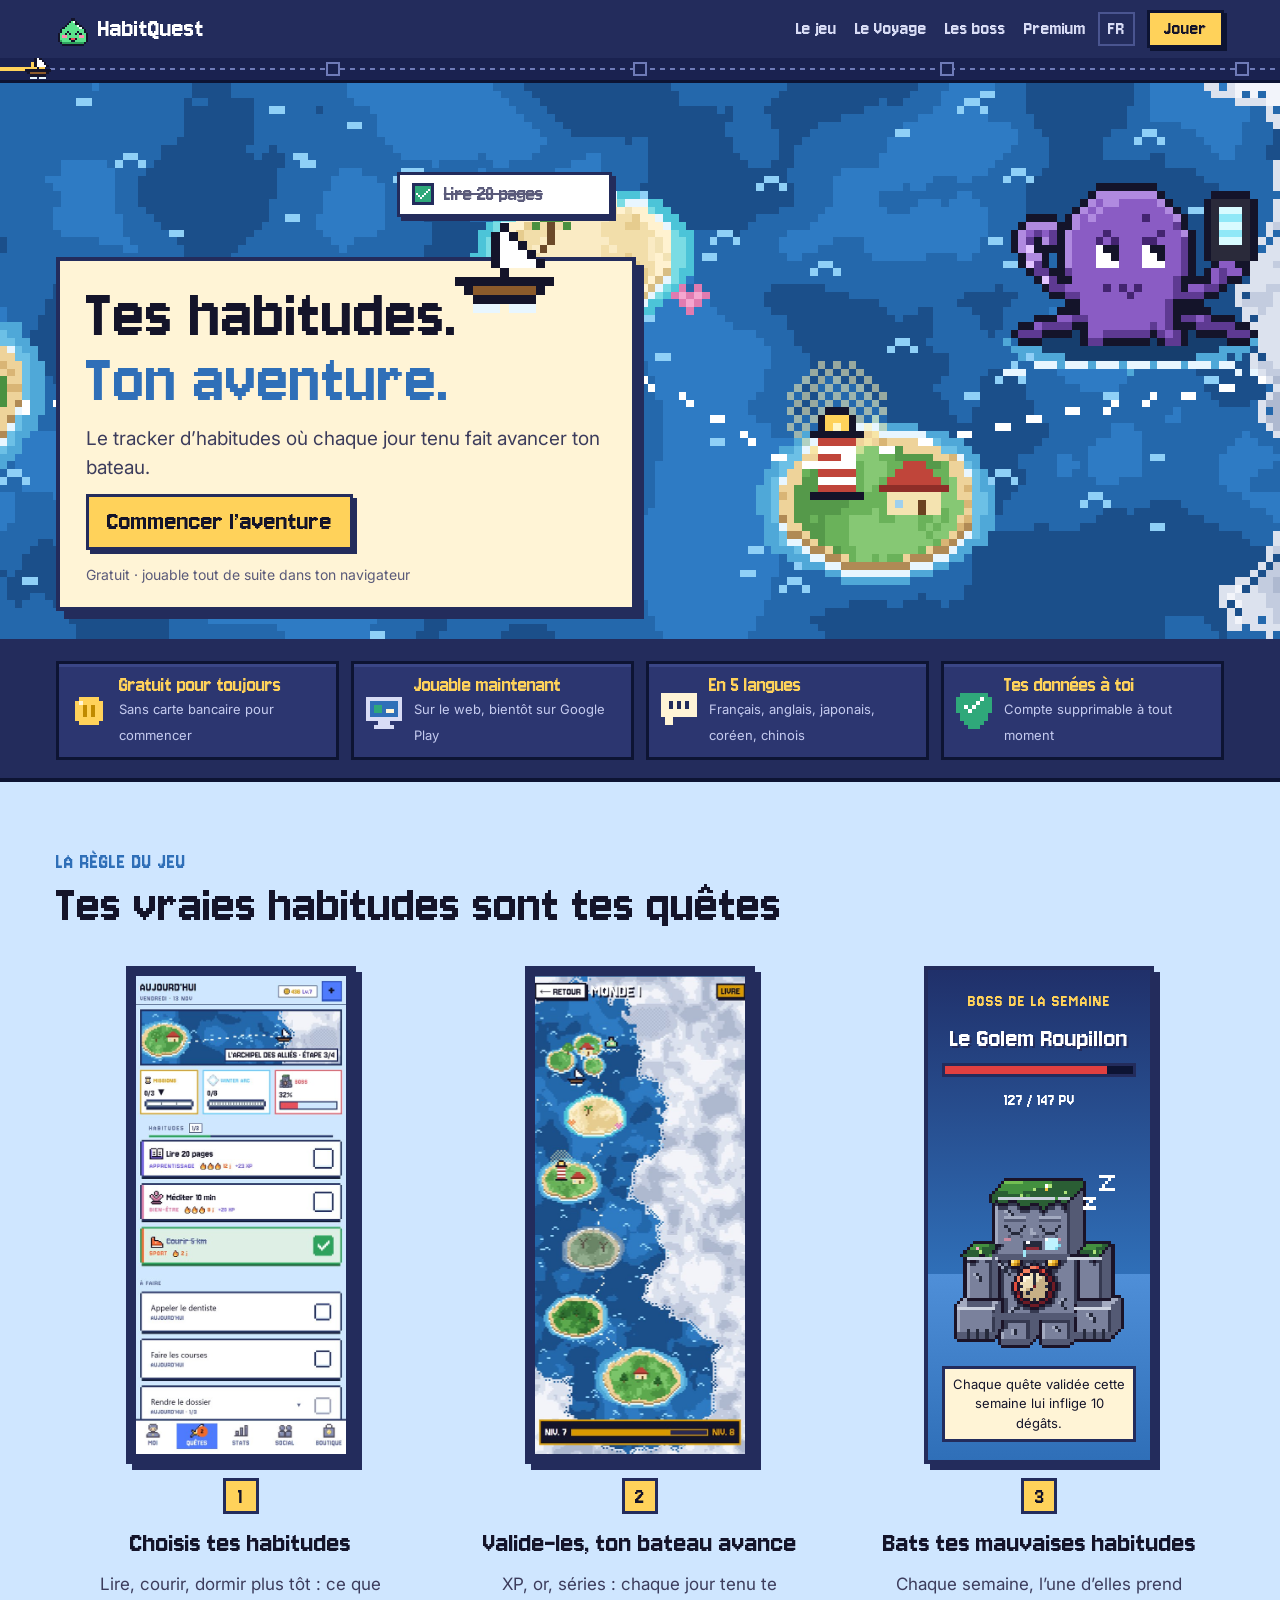
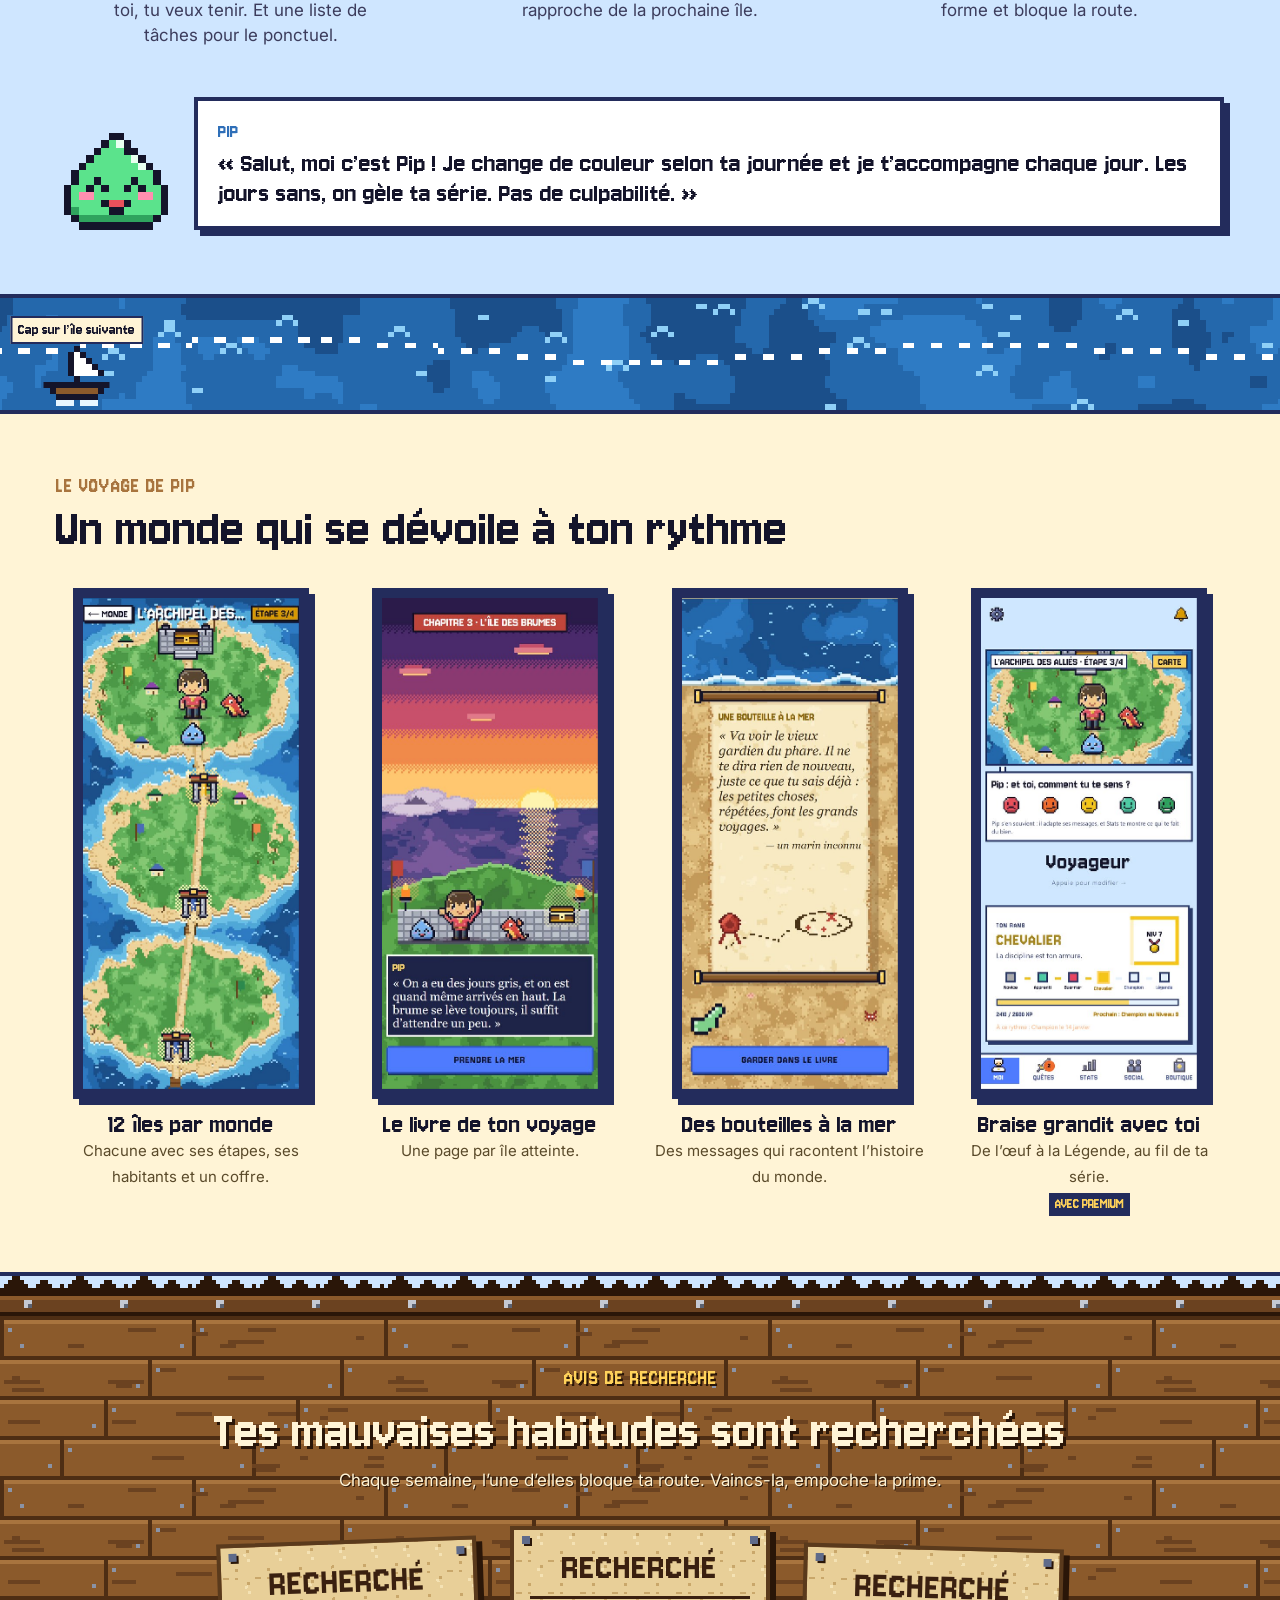
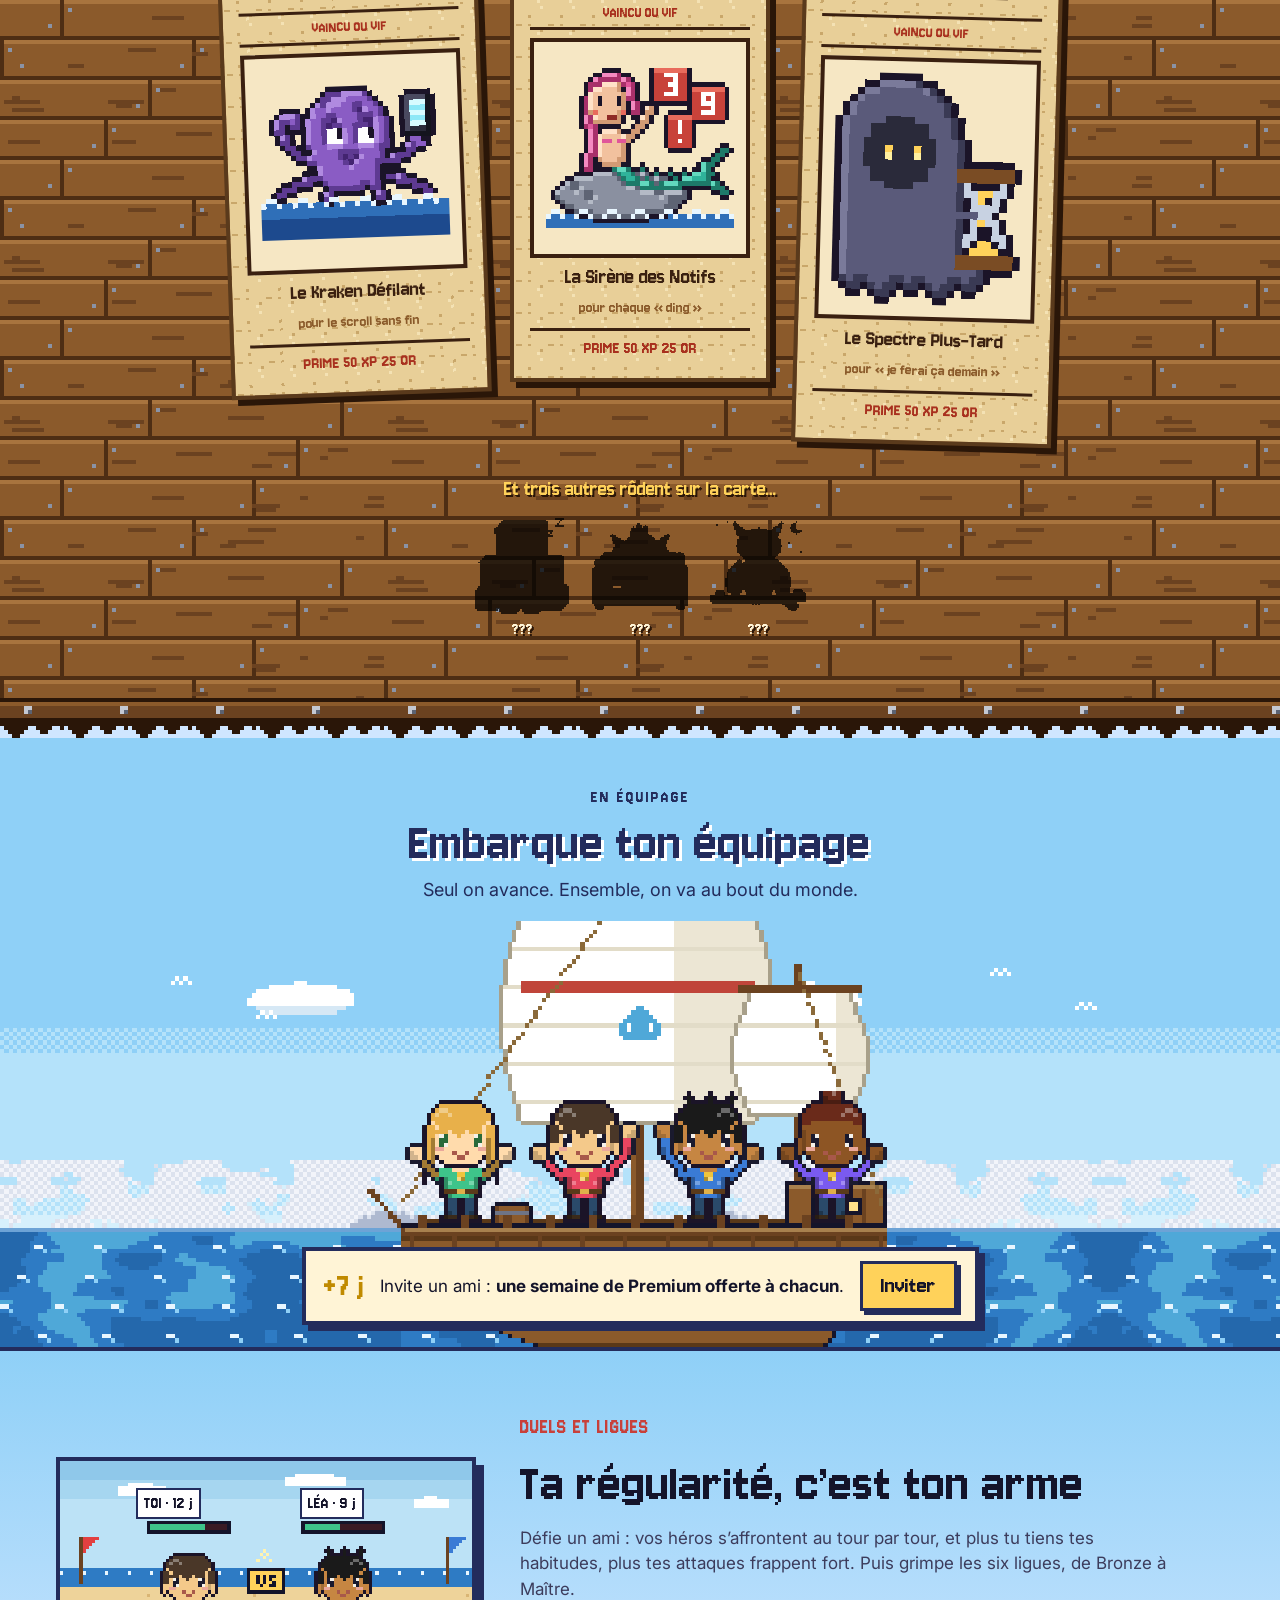
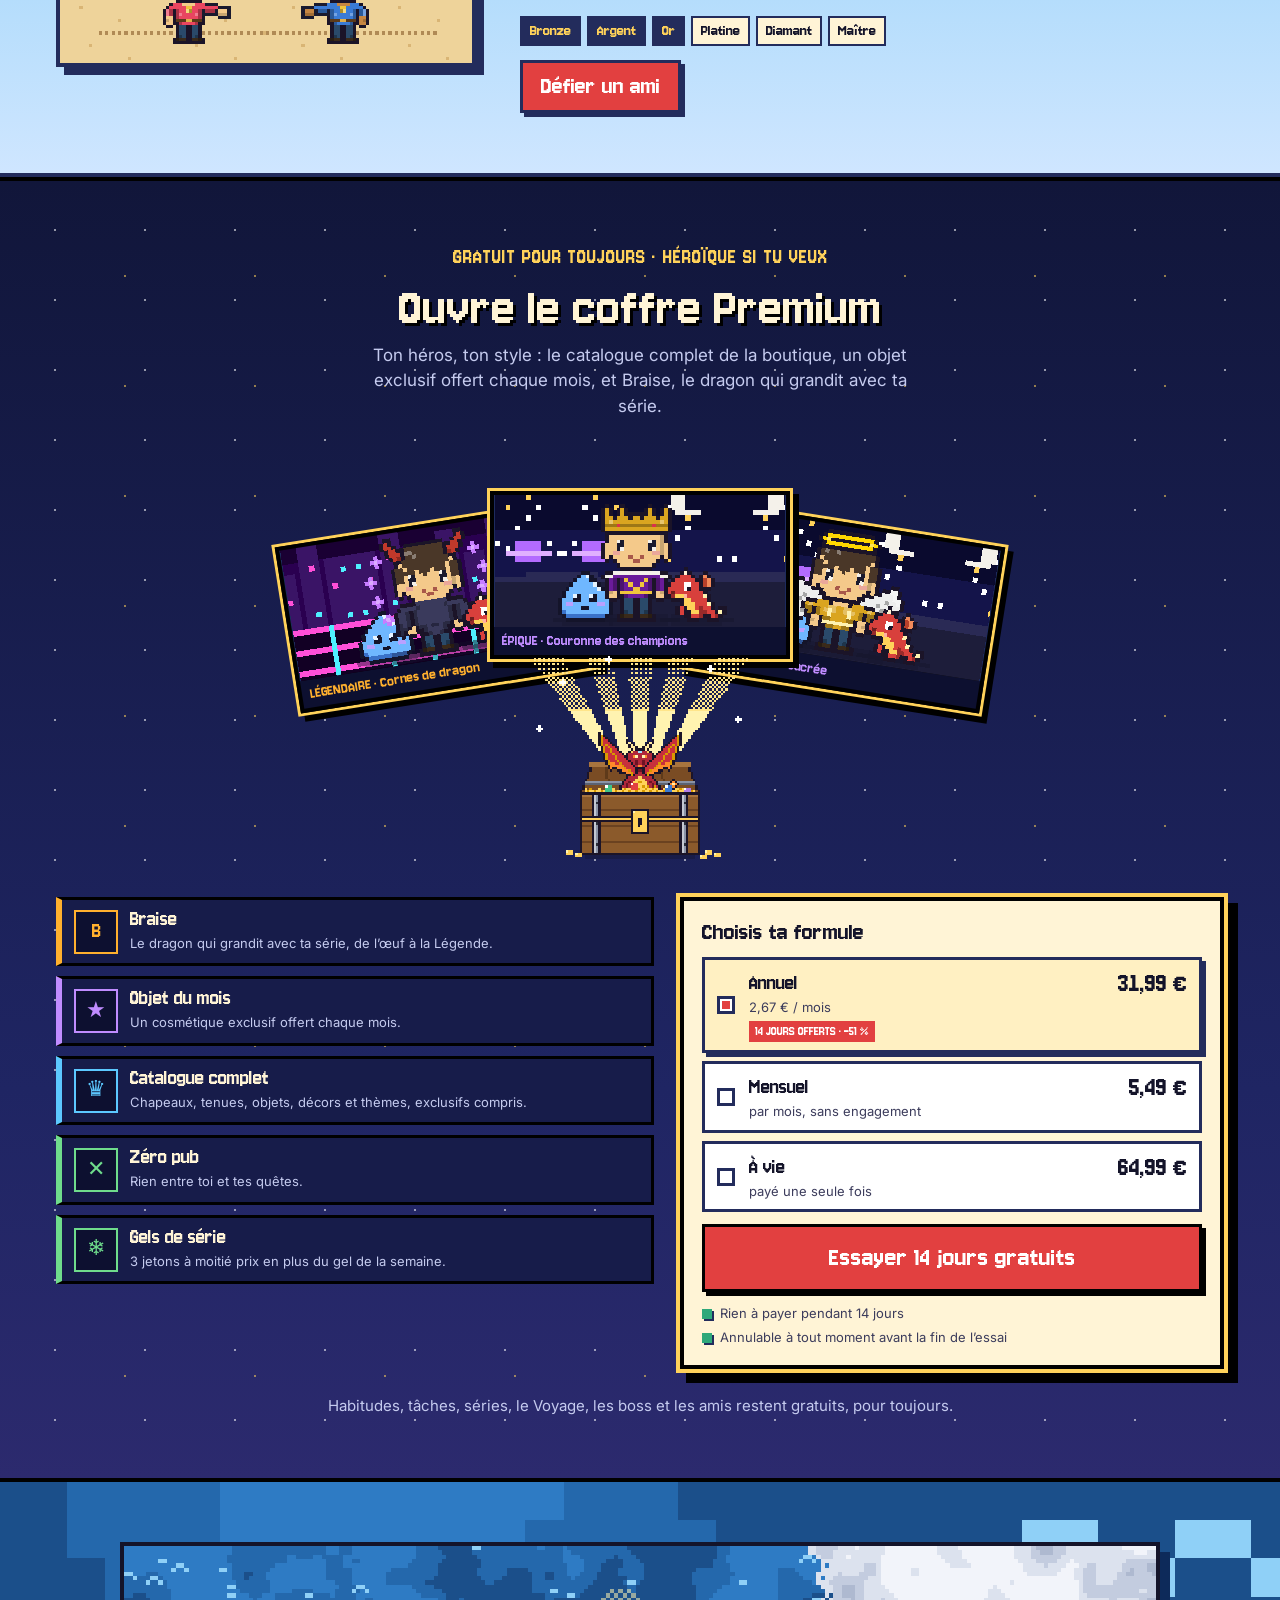
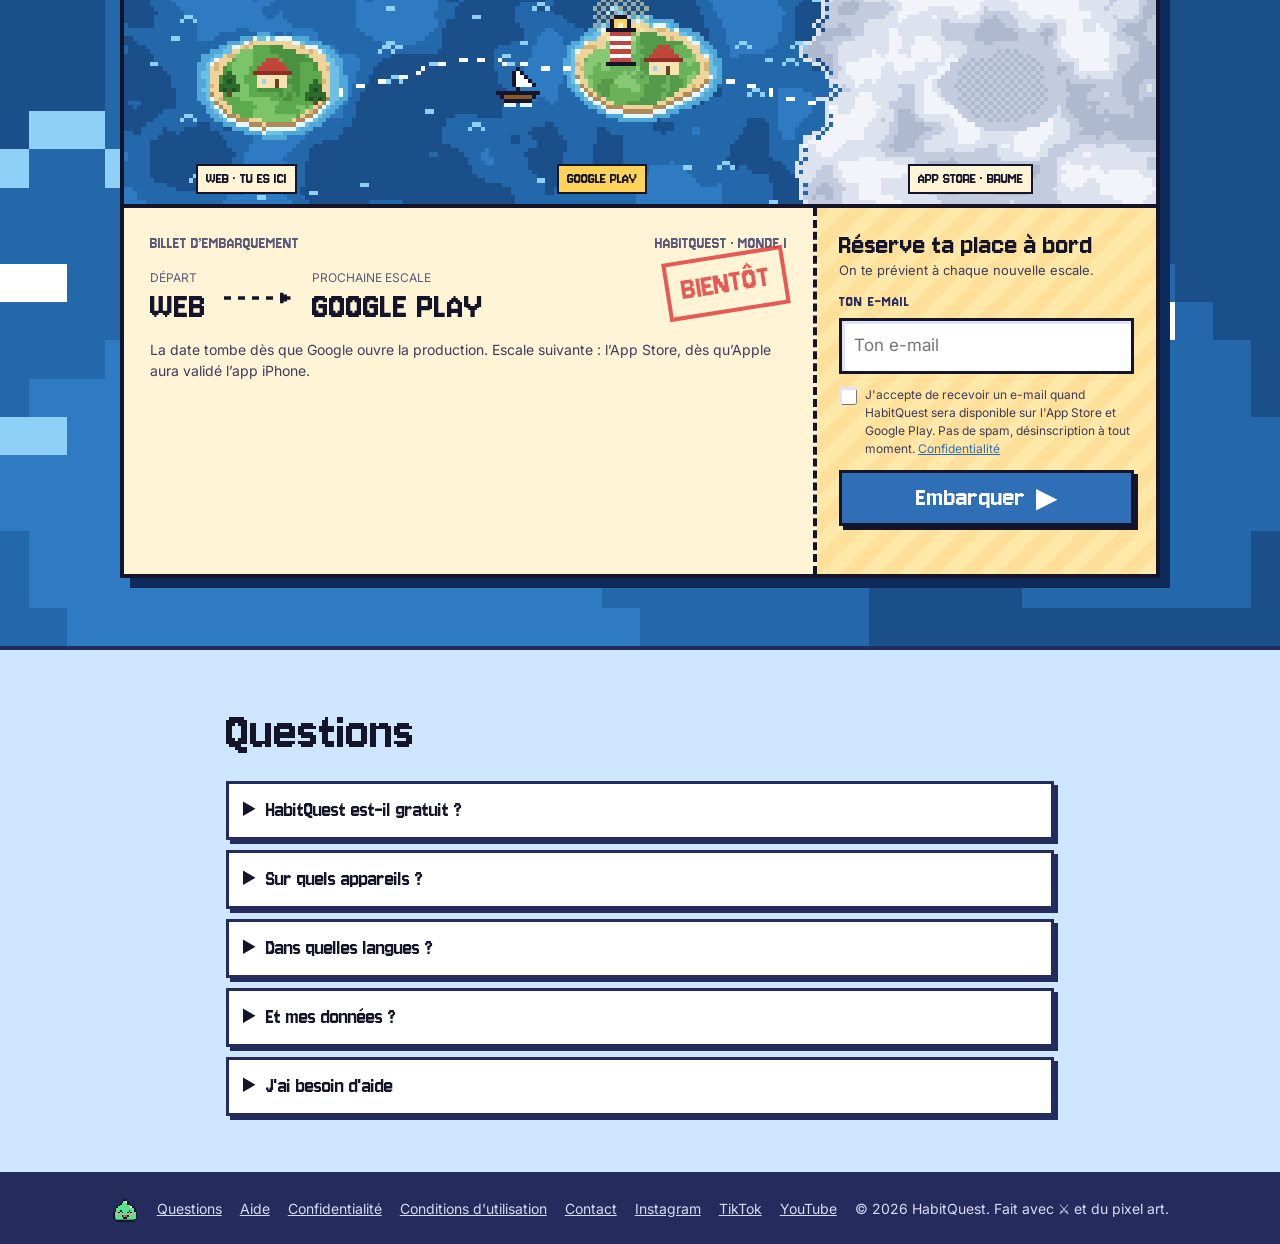
==== commit 90db8908: "site: update from habitquest c787629" ====
--- a/docs/fr/index.html
+++ b/docs/fr/index.html
@@ -2,7 +2,7 @@
 <html lang="fr">
 <head>
 <meta charset="utf-8">
-<meta name="viewport" content="width=device-width, initial-scale=1">
+<meta name="viewport" content="width=device-width, initial-scale=1, viewport-fit=cover">
 <title>HabitQuest — Transforme tes habitudes en RPG</title>
 <meta name="description" content="Un habit tracker en pixel art : valide tes quêtes du jour, garde tes séries, fais évoluer ton héros et défie tes amis. Sur iPhone et Android.">
 <meta property="og:title" content="HabitQuest — Transforme tes habitudes en RPG">
@@ -10,136 +10,259 @@
 <meta property="og:image" content="../assets/og-image.png">
 <meta property="og:type" content="website">
 <meta name="twitter:card" content="summary_large_image">
-<meta name="theme-color" content="#CFE8FF">
+<meta name="theme-color" content="#232c5c">
 <link rel="icon" href="../assets/icon.png">
 <link rel="alternate" hreflang="en" href="/"><link rel="alternate" hreflang="fr" href="/fr/"><link rel="alternate" hreflang="ja" href="/ja/"><link rel="alternate" hreflang="ko" href="/ko/"><link rel="alternate" hreflang="zh-Hant" href="/zh/">
 <link rel="preconnect" href="https://fonts.googleapis.com"><link rel="preconnect" href="https://fonts.gstatic.com" crossorigin>
 <link href="https://fonts.googleapis.com/css2?family=Jersey+10&family=Inter:wght@400;600;700&display=swap" rel="stylesheet">
-<link rel="stylesheet" href="../assets/site.css">
-<script src="../assets/site.js" defer></script>
+<link rel="stylesheet" href="../assets/v2/site-v2.css">
+<script src="../assets/v2/site-v2.js" defer></script>
 <script src="../assets/waitlist.js" defer></script>
 </head>
 <body>
-<header class="top"><div class="wrap">
-  <a class="brand pixel" href="./"><img src="../assets/icon.png" alt="">HabitQuest</a>
-  <nav class="nav">
-    <a href="#features">Fonctionnalités</a><a href="#faq">FAQ</a><a href="../support.fr">Aide</a>
-    <a class="nav-play pixel" href="https://habitquest.expo.app">▶ Jouer</a>
+<header class="top">
+  <div class="wrap">
+    <a class="logo" href="#top"><img src="../assets/v2/pip.png" alt=""><span>HabitQuest</span></a>
+    <nav aria-label="Sections"><a href="#regle">Le jeu</a><a href="#voyage">Le Voyage</a><a href="#boss">Les boss</a><a href="#premium">Premium</a></nav>
     <details class="langs"><summary>FR</summary><div>
       <a href="../" hreflang="en" lang="en">English</a>
       <a href="../ja/" hreflang="ja" lang="ja">日本語</a>
       <a href="../ko/" hreflang="ko" lang="ko">한국어</a>
       <a href="../zh/" hreflang="zh-Hant" lang="zh-Hant">中文</a>
     </div></details>
-  </nav>
-</div></header>
-
-<main>
-<section class="hero"><div class="wrap">
-  <div>
-    <h1 class="pixel">Tes habitudes<br>deviennent des <em>quêtes</em></h1>
-    <p class="lead">Valide tes quêtes du jour, garde tes séries, gagne de l'XP et de l'or, et fais évoluer ton héros pixel. Puis défie tes amis.</p>
-    <div class="demo"><a class="play pixel" href="https://habitquest.expo.app">▶ Jouer à la démo</a><p>Gratuit, directement dans ton navigateur. Rien à installer, et ton héros te suivra dans l’app.</p></div><a class="soft" href="#join">📩 Être prévenu le jour de la sortie ↓</a>
-  </div>
-  <div class="hero-art">
-    <div class="phone"><img src="../assets/screens/today.png" alt="" width="390" height="844"></div>
-    <div class="pip" aria-label="Pip">
-      <p class="pip-says">Salut, moi c’est Pip ! Je change de couleur selon ta journée.</p>
-      <div class="pip-sprite"><img src="../assets/pip/pip-vert.png" alt="" width="96" height="96"><img src="../assets/pip/pip-orange.png" alt="" width="96" height="96"><img src="../assets/pip/pip-or.png" alt="" width="96" height="96"><img src="../assets/pip/pip-bleu.png" alt="" width="96" height="96"><img src="../assets/pip/pip-violet.png" alt="" width="96" height="96"><img src="../assets/pip/pip-rose.png" alt="" width="96" height="96"></div>
-    </div>
-  </div>
-</div></section>
-
-<section><div class="wrap">
-  <h2 class="pixel">Comment ça <em>marche</em></h2>
-  <div class="steps">
-    <div class="step"><b>Crée ton héros</b><span>Choisis ton apparence et tes premières quêtes en moins d'une minute.</span></div>
-    <div class="step"><b>Valide tes quêtes</b><span>Chaque habitude faite rapporte de l'XP et de l'or, et garde ta série en vie.</span></div>
-    <div class="step"><b>Monte en niveau</b><span>Débloque de l'équipement, termine missions et succès, bats tes amis.</span></div>
-  </div>
-</div></section>
-
-<section><div class="wrap">
-  <h2 class="pixel">Un aperçu de <em>l'app</em></h2>
-  <div class="shots">
-    <figure><div class="phone"><img src="../assets/screens/today.png" alt="Tes quêtes" loading="lazy" width="390" height="844"></div><figcaption>Tes quêtes</figcaption></figure>
-    <figure><div class="phone"><img src="../assets/screens/profile.png" alt="Ton héros" loading="lazy" width="390" height="844"></div><figcaption>Ton héros</figcaption></figure>
-    <figure><div class="phone"><img src="../assets/screens/arena.png" alt="L'arène" loading="lazy" width="390" height="844"></div><figcaption>L'arène</figcaption></figure>
-    <figure><div class="phone"><img src="../assets/screens/stats.png" alt="Ta progression" loading="lazy" width="390" height="844"></div><figcaption>Ta progression</figcaption></figure>
-  </div>
-</div></section>
-
-<section id="features"><div class="wrap">
-  <h2 class="pixel">Tout pour que tes <em>habitudes tiennent</em></h2>
-  <p class="sub">Chaque habitude devient une quête. Chaque jour où tu t'y tiens, ton héros devient plus fort.</p>
-  <div class="grid">
-    <div class="card"><div class="icon">⚔️</div><h3>Quêtes du jour</h3><p>Chaque jour, chaque semaine ou quelques fois par semaine, avec catégories et modèles prêts à l'emploi. Valide, gagne de l'XP et de l'or.</p></div>
-    <div class="card"><div class="icon">🔥</div><h3>Des séries indulgentes</h3><p>Garde ta série jour après jour. Un gel de série par semaine et une Pause pour les examens, les vacances ou une maladie : gelées, pas perdues.</p></div>
-    <div class="card"><div class="icon">🧙</div><h3>Un héros qui évolue</h3><p>Six rangs, de Novice à Légende. Habille ton héros pixel 32×32 avec chapeaux, tenues, accessoires et thèmes de la boutique.</p></div>
-    <div class="card"><div class="icon">🤺</div><h3>Duels et défis</h3><p>Des duels au tour par tour contre les héros de tes amis, et des défis 1 contre 1 avec de l'or en jeu : le plus régulier gagne.</p></div>
-    <div class="card"><div class="icon">🏟️</div><h3>Ligues d'arène</h3><p>Un combat par jour contre un joueur de ta ligue. Monte à travers six ligues, saison après saison.</p></div>
-    <div class="card"><div class="icon">🤝</div><h3>Défis coop</h3><p>Fais équipe avec tes amis sur un objectif commun et gagnez de l'XP bonus ensemble.</p></div>
-  </div>
-</div></section>
-
-<section><div class="wrap">
-  <h2 class="pixel">Gratuit. <em>Premium</em> si tu en veux plus.</h2>
-  <div class="premium">
-    <div class="card"><h3>Gratuit</h3><ul><li>Toutes les quêtes, les séries et ton héros</li><li>Les missions du jour et 23 succès</li><li>Duels, défis, coop et arène</li><li>Le catalogue de base de la boutique</li></ul></div>
-    <div class="card"><h3>Premium (abonnement facultatif)</h3><ul><li>Sans publicité</li><li>Plus de jetons de gel de série</li><li>Un dragon compagnon qui grandit avec ta série, et un objet chaque mois</li><li>Historique complet des stats</li><li>Toute la boutique et ses exclusivités</li><li>Support prioritaire</li></ul></div>
-  </div>
-</div></section>
-
-<section id="beta"><div class="wrap"><div class="beta">
-  <div>
-    <span class="badge pixel">BÊTA ANDROID</span>
-    <h2 class="pixel">Deviens <em>testeur Android</em></h2>
-    <p>Aide-nous à sortir sur Google Play : Google demande 12 testeurs pendant 14 jours. Joue avant tout le monde, gratuitement, et fais évoluer le jeu.</p>
-    <ol><li>Rejoins le groupe des testeurs avec le compte Google de ton téléphone.</li><li>Ouvre la page de test Google Play avec le même compte et appuie sur « Devenir testeur ».</li><li>Installe HabitQuest et ouvre-le de temps en temps pendant 14 jours.</li></ol>
-  </div>
-  <div class="beta-cta">
-    <a class="play pixel" href="https://groups.google.com/g/habitquest-app-testers" target="_blank" rel="noopener">🧪 1. Rejoindre le groupe des testeurs</a>
-    <a class="play pixel" href="https://play.google.com/apps/testing/com.battiste.habitquest" target="_blank" rel="noopener">▶ 2. Devenir testeur sur Google Play</a>
-    <p>Gratuit. Google Groups utilise ton adresse uniquement pour t’inscrire.</p>
-  </div>
-</div></div></section>
-
-<section id="faq"><div class="wrap">
-  <h2 class="pixel">Questions</h2>
-  <details><summary>HabitQuest est-il gratuit ?</summary><p>Oui. Tout le jeu est gratuit ; Premium est un abonnement facultatif qui retire les publicités et ajoute des bonus. Tu peux le résilier à tout moment dans les réglages de l'App Store ou de Google Play.</p></details>
-  <details><summary>Sur quels appareils ?</summary><p>iPhone, téléphones Android et tout navigateur web. Ta progression est enregistrée sur ton compte et te suit partout.</p></details>
-  <details><summary>Dans quelles langues ?</summary><p>Français, anglais, japonais, coréen et chinois traditionnel (Taïwan).</p></details>
-  <details><summary>Et mes données ?</summary><p>Tes habitudes sont privées. Aucun outil d'analyse, aucune revente de données. Lis la <a href="../privacy-policy.fr">politique de confidentialité</a>.</p></details>
-  <details><summary>J'ai besoin d'aide</summary><p>Écris-nous depuis Réglages → Support dans l'app, ou consulte la <a href="../support.fr">page d'aide</a>.</p></details>
-</div></section>
-
-<section id="join"><div class="wrap"><div class="cta">
-  <h2 class="pixel">Ton aventure commence <em>aujourd'hui</em></h2>
-  <div class="demo"><a class="play pixel" href="https://habitquest.expo.app">▶ Jouer à la démo</a><p>Gratuit, directement dans ton navigateur. Rien à installer, et ton héros te suivra dans l’app.</p></div><form class="waitlist" id="waitlist" data-url="https://aksxyaullvozlkzcegth.supabase.co" data-key="eyJhbGciOiJIUzI1NiIsInR5cCI6IkpXVCJ9.eyJpc3MiOiJzdXBhYmFzZSIsInJlZiI6ImFrc3h5YXVsbHZvemxremNlZ3RoIiwicm9sZSI6ImFub24iLCJpYXQiOjE3NjY1NDg2MjUsImV4cCI6MjA4MjEyNDYyNX0.9GfZsW1PqDnOcV2zuOaqGrt1zj76PTwss6OfFl0PVOo" data-lang="fr" novalidate>
-    <h3 class="pixel">Sois prévenu le jour de la sortie</h3>
-    <div class="waitlist-row">
-      <label class="sr" for="wl-email">Ton e-mail</label>
-      <input id="wl-email" name="email" type="email" required autocomplete="email" placeholder="Ton e-mail">
-      <button type="submit">Préviens-moi</button>
-    </div>
-    <input class="hp" name="website" tabindex="-1" autocomplete="off" aria-hidden="true">
-    <label class="waitlist-consent"><input id="wl-consent" name="consent" type="checkbox" required> <span>J'accepte de recevoir un e-mail quand HabitQuest sera disponible sur l'App Store et Google Play. Pas de spam, désinscription à tout moment. <a href="../privacy-policy.fr">Confidentialité</a></span></label>
-    <p class="waitlist-msg" role="status" data-ok="C'est noté ! On t'écrit le jour de la sortie." data-error="Ça n'a pas marché. Vérifie ton e-mail et réessaie."></p>
-  </form>
-</div></div></section>
+    <a class="btn" href="https://habitquest.expo.app">Jouer</a>
+  </div>
+  <div class="route" aria-hidden="true">
+    <div class="dots"></div><div class="wake" id="wake"></div>
+    <span class="stop" style="left: 3%"></span><span class="stop" style="left: 26%"></span><span class="stop" style="left: 50%"></span><span class="stop" style="left: 74%"></span><span class="stop" style="left: 97%"></span>
+    <img class="ship" id="ship" src="../assets/v2/boat.png" alt="">
+  </div>
+</header>
+
+<main id="top">
+  <section class="hero">
+    <div class="wrap inner">
+      <div class="card">
+        <h1>Tes habitudes.<br><span>Ton aventure.</span></h1>
+        <p class="lead">Le tracker d’habitudes où chaque jour tenu fait avancer ton bateau.</p>
+        <div class="ctas"><a class="btn" href="https://habitquest.expo.app">Commencer l’aventure</a><small>Gratuit · jouable tout de suite dans ton navigateur</small></div>
+      </div>
+    </div>
+    <div class="voyager" aria-hidden="true">
+      <div class="quest" id="quest" data-quests="[[&quot;Lire 20 pages&quot;,15],[&quot;Méditer 10 min&quot;,12],[&quot;Courir 5 km&quot;,20]]">
+        <span class="box"><svg width="14" height="14" viewBox="0 0 7 7" aria-hidden="true"><path d="M6 1h1v1H6zM5 2h1v1H5zM4 3h1v1H4zM0 3h1v1H0zM1 4h1v1H1zM3 4h1v1H3zM2 5h1v1H2z" fill="#ffffff"></path></svg></span><span class="name" id="qname">Lire 20 pages</span> <span class="gain" id="qgain">+15 XP</span>
+        <span class="xpfloat" id="xpf">+15 XP</span>
+      </div>
+      <img src="../assets/v2/boat.png" alt="">
+    </div>
+  </section>
+
+  <div class="trust">
+    <ul class="wrap">
+      <li><svg viewBox="0 0 9 9" aria-hidden="true"><rect x="2" y="1" width="5" height="1" fill="#ffd25a"/><rect x="1" y="2" width="7" height="5" fill="#ffd25a"/><rect x="2" y="7" width="5" height="1" fill="#ffd25a"/><rect x="3" y="3" width="3" height="3" fill="#c08a00"/><rect x="4" y="3" width="1" height="3" fill="#ffd25a"/><rect x="2" y="2" width="1" height="1" fill="#fff4d6"/></svg><div><b>Gratuit pour toujours</b><span>Sans carte bancaire pour commencer</span></div></li>
+      <li><svg viewBox="0 0 9 9" aria-hidden="true"><rect x="0" y="1" width="9" height="6" fill="#d8dcf5"/><rect x="1" y="2" width="7" height="4" fill="#2f6fb8"/><rect x="2" y="3" width="2" height="2" fill="#2fa87a"/><rect x="5" y="4" width="2" height="1" fill="#fff4d6"/><rect x="3" y="7" width="3" height="1" fill="#d8dcf5"/><rect x="2" y="8" width="5" height="1" fill="#d8dcf5"/></svg><div><b>Jouable maintenant</b><span>Sur le web, bientôt sur Google Play</span></div></li>
+      <li><svg viewBox="0 0 9 9" aria-hidden="true"><rect x="0" y="0" width="9" height="6" fill="#fff4d6"/><rect x="1" y="6" width="2" height="2" fill="#fff4d6"/><rect x="2" y="2" width="1" height="2" fill="#232c5c"/><rect x="4" y="2" width="1" height="2" fill="#232c5c"/><rect x="6" y="2" width="1" height="2" fill="#232c5c"/></svg><div><b>En 5 langues</b><span>Français, anglais, japonais, coréen, chinois</span></div></li>
+      <li><svg viewBox="0 0 9 9" aria-hidden="true"><rect x="1" y="0" width="7" height="1" fill="#2fa87a"/><rect x="0" y="1" width="9" height="4" fill="#2fa87a"/><rect x="1" y="5" width="7" height="2" fill="#2fa87a"/><rect x="2" y="7" width="5" height="1" fill="#2fa87a"/><rect x="3" y="8" width="3" height="1" fill="#2fa87a"/><rect x="2" y="3" width="1" height="1" fill="#ffffff"/><rect x="3" y="4" width="1" height="1" fill="#ffffff"/><rect x="4" y="3" width="1" height="1" fill="#ffffff"/><rect x="5" y="2" width="1" height="1" fill="#ffffff"/><rect x="6" y="1" width="1" height="1" fill="#ffffff"/></svg><div><b>Tes données à toi</b><span>Compte supprimable à tout moment</span></div></li>
+    </ul>
+  </div>
+
+  <section class="rules wrap" id="regle">
+    <p class="kicker">LA RÈGLE DU JEU</p>
+    <h2>Tes vraies habitudes sont tes quêtes</h2>
+    <div class="steps">
+      <div class="step rv">
+        <div class="phone tilt"><img class="shot" src="../assets/v2/fr/today.jpg" alt="L’écran des quêtes du jour : trois habitudes et des tâches à faire" width="520" height="1125"></div>
+        <span class="num">1</span><h3>Choisis tes habitudes</h3><p>Lire, courir, dormir plus tôt : ce que toi, tu veux tenir. Et une liste de tâches pour le ponctuel.</p>
+      </div>
+      <div class="step rv">
+        <div class="phone tilt"><img class="shot" src="../assets/v2/fr/world.jpg" alt="La carte du monde, à moitié dans le brouillard" width="520" height="1125" loading="lazy"></div>
+        <span class="num">2</span><h3>Valide-les, ton bateau avance</h3><p>XP, or, séries : chaque jour tenu te rapproche de la prochaine île.</p>
+      </div>
+      <div class="step rv">
+        <div class="bosscard" id="bosscard" data-unit="PV">
+          <span class="tag">BOSS DE LA SEMAINE</span>
+          <span class="bname">Le Golem Roupillon</span>
+          <div class="hp"><i id="hpbar"></i></div>
+          <span class="hptext" id="hptext">147 / 147 PV</span>
+          <div class="sprite" id="bsprite"><img src="../assets/v2/boss-snooze_golem.png" alt="Le Golem Roupillon, un golem de pierre endormi, un réveil dans la poitrine"><span class="dmg" id="dmg">−10</span></div>
+          <span class="hint">Chaque quête validée cette semaine lui inflige 10 dégâts.</span>
+        </div>
+        <span class="num">3</span><h3>Bats tes mauvaises habitudes</h3><p>Chaque semaine, l’une d’elles prend forme et bloque la route.</p>
+      </div>
+    </div>
+  </section>
+
+  <section class="pip wrap">
+    <div class="row rv">
+      <img src="../assets/v2/pip.png" alt="Pip">
+      <div class="bubble"><b>PIP</b><p>« Salut, moi c’est Pip ! Je change de couleur selon ta journée et je t’accompagne chaque jour. Les jours sans, on gèle ta série. Pas de culpabilité. »</p></div>
+    </div>
+  </section>
+
+  <div class="band" id="band" aria-hidden="true">
+    <div class="sailer" id="sailer"><span class="flag">Cap sur l’île suivante</span><img src="../assets/v2/boat.png" alt=""></div>
+  </div>
+  <section class="world" id="voyage">
+    <div class="wrap">
+      <p class="kicker">LE VOYAGE DE PIP</p>
+      <h2>Un monde qui se dévoile à ton rythme</h2>
+      <div class="figs">
+        <figure class="rv"><div class="phone tilt"><img class="shot" src="../assets/v2/fr/island.jpg" alt="Une île : le héros et Pip sur le chemin des étapes" width="520" height="1125" loading="lazy"></div><figcaption><b>12 îles par monde</b><span>Chacune avec ses étapes, ses habitants et un coffre.</span></figcaption></figure>
+        <figure class="rv"><div class="phone tilt"><img class="shot" src="../assets/v2/fr/chapter.jpg" alt="Une page du livre : le héros et Pip au sommet d’une île, au coucher du soleil" width="520" height="1125" loading="lazy"></div><figcaption><b>Le livre de ton voyage</b><span>Une page par île atteinte.</span></figcaption></figure>
+        <figure class="rv"><div class="phone tilt"><img class="shot" src="../assets/v2/fr/bottle.jpg" alt="Une bouteille à la mer et son message" width="520" height="1125" loading="lazy"></div><figcaption><b>Des bouteilles à la mer</b><span>Des messages qui racontent l’histoire du monde.</span></figcaption></figure>
+        <figure class="rv"><div class="phone tilt"><img class="shot" src="../assets/v2/fr/braise.jpg" alt="Le héros, Pip et Braise, le petit dragon, sur leur île" width="520" height="1125" loading="lazy"></div><figcaption><b>Braise grandit avec toi</b><span>De l’œuf à la Légende, au fil de ta série.</span><br><span class="prem">AVEC PREMIUM</span></figcaption></figure>
+      </div>
+    </div>
+  </section>
+
+  <div id="boss">
+    <div class="edge"></div>
+    <div class="beam"></div>
+    <section class="wood wanted">
+      <div class="wrap">
+        <p class="kicker">AVIS DE RECHERCHE</p>
+        <h2>Tes mauvaises habitudes sont recherchées</h2>
+        <p class="sub">Chaque semaine, l’une d’elles bloque ta route. Vaincs-la, empoche la prime.</p>
+        <div class="posters">
+          <div class="poster rv"><span class="ph">RECHERCHÉ</span><span class="ps">VAINCU OU VIF</span><span class="pf"><img src="../assets/v2/boss-doomscroll_kraken.png" alt=""></span><span class="pn">Le Kraken Défilant</span><span class="pw">pour le scroll sans fin</span><span class="pb">PRIME  50 XP  25 OR</span></div>
+          <div class="poster rv"><span class="ph">RECHERCHÉ</span><span class="ps">VAINCU OU VIF</span><span class="pf"><img src="../assets/v2/boss-notif_siren.png" alt=""></span><span class="pn">La Sirène des Notifs</span><span class="pw">pour chaque « ding »</span><span class="pb">PRIME  50 XP  25 OR</span></div>
+          <div class="poster rv"><span class="ph">RECHERCHÉ</span><span class="ps">VAINCU OU VIF</span><span class="pf"><img src="../assets/v2/boss-later_specter.png" alt=""></span><span class="pn">Le Spectre Plus-Tard</span><span class="pw">pour « je ferai ça demain »</span><span class="pb">PRIME  50 XP  25 OR</span></div>
+        </div>
+        <div class="lurk">
+          <p>Et trois autres rôdent sur la carte…</p>
+          <div class="shadows">
+            <button class="shadow" type="button"><img src="../assets/v2/boss-snooze_golem.png" alt="Golem Roupillon"><span data-name="Golem Roupillon"></span></button>
+            <button class="shadow" type="button"><img src="../assets/v2/boss-couch_troll.png" alt="Troll du Canapé"><span data-name="Troll du Canapé"></span></button>
+            <button class="shadow" type="button"><img src="../assets/v2/boss-night_owl.png" alt="Hibou Veille-Tard"><span data-name="Hibou Veille-Tard"></span></button>
+          </div>
+        </div>
+      </div>
+    </section>
+    <div class="beam"></div>
+    <div class="edge" style="transform: scaleY(-1)"></div>
+  </div>
+
+  <section class="crew">
+    <div class="wrap head">
+      <p class="kicker">EN ÉQUIPAGE</p>
+      <h2>Embarque ton équipage</h2>
+      <p>Seul on avance. Ensemble, on va au bout du monde.</p>
+    </div>
+    <div class="scene">
+      <img src="../assets/v2/crew.png" alt="Quatre héros sur le pont du bateau">
+      <div class="invite"><div><span class="big">+7 j</span><span>Invite un ami : <b>une semaine de Premium offerte à chacun</b>.</span><a class="btn" href="https://habitquest.expo.app">Inviter</a></div></div>
+    </div>
+  </section>
+
+  <section class="duel" id="duel">
+    <div class="wrap">
+      <div class="art rv"><div class="frame">
+        <img src="../assets/v2/duel.png" alt="Deux héros en duel">
+        <span class="lbl" style="left: 19%">TOI · 12 j</span><span class="lbl" style="left: 58%">LÉA · 9 j</span>
+        <span class="bolt" aria-hidden="true">−12</span>
+      </div></div>
+      <div class="txt rv">
+        <p class="kicker">DUELS ET LIGUES</p>
+        <h2>Ta régularité, c’est ton arme</h2>
+        <p>Défie un ami : vos héros s’affrontent au tour par tour, et plus tu tiens tes habitudes, plus tes attaques frappent fort. Puis grimpe les six ligues, de Bronze à Maître.</p>
+        <div class="leagues" id="leagues"><span>Bronze</span><span>Argent</span><span>Or</span><span>Platine</span><span>Diamant</span><span>Maître</span></div>
+        <a class="btn red" href="https://habitquest.expo.app">Défier un ami</a>
+      </div>
+    </div>
+  </section>
+
+  <section class="premium" id="premium">
+    <div class="stars" aria-hidden="true"></div>
+    <div class="wrap">
+      <div class="head">
+        <p class="kicker">GRATUIT POUR TOUJOURS · HÉROÏQUE SI TU VEUX</p>
+        <h2>Ouvre le coffre Premium</h2>
+        <p class="lead">Ton héros, ton style : le catalogue complet de la boutique, un objet exclusif offert chaque mois, et Braise, le dragon qui grandit avec ta série.</p>
+      </div>
+      <div class="vault" id="vault">
+        <div class="fan">
+          <div class="card"><img src="../assets/v2/look-b.png" alt="Le héros avec les cornes de dragon et la cape d’ombre"><span class="r-leg">LÉGENDAIRE · Cornes de dragon</span></div>
+          <div class="card"><img src="../assets/v2/look-a.png" alt="Le héros avec la couronne des champions et les habits royaux"><span class="r-epic">ÉPIQUE · Couronne des champions</span></div>
+          <div class="card"><img src="../assets/v2/look-c.png" alt="Le héros avec l’auréole, l’armure dorée et des ailes"><span class="r-epic">ÉPIQUE · Auréole sacrée</span></div>
+        </div>
+        <img class="chest" src="../assets/v2/chest.png" alt="Braise sort d’un coffre ouvert">
+      </div>
+      <div class="deal">
+        <div class="loot">
+          <div class="item r-leg"><i>B</i><div><b>Braise</b><span>Le dragon qui grandit avec ta série, de l’œuf à la Légende.</span></div></div>
+          <div class="item r-epic"><i>★</i><div><b>Objet du mois</b><span>Un cosmétique exclusif offert chaque mois.</span></div></div>
+          <div class="item r-rare"><i>♛</i><div><b>Catalogue complet</b><span>Chapeaux, tenues, objets, décors et thèmes, exclusifs compris.</span></div></div>
+          <div class="item r-unc"><i>✕</i><div><b>Zéro pub</b><span>Rien entre toi et tes quêtes.</span></div></div>
+          <div class="item r-unc"><i>❄</i><div><b>Gels de série</b><span>3 jetons à moitié prix en plus du gel de la semaine.</span></div></div>
+        </div>
+        <div class="counter" id="counter" data-labels="{&quot;year&quot;:[&quot;Essayer 14 jours gratuits&quot;,&quot;Rien à payer pendant 14 jours&quot;,&quot;Annulable à tout moment avant la fin de l’essai&quot;],&quot;month&quot;:[&quot;Passer Premium · 5,49 € / mois&quot;,&quot;Sans engagement&quot;,&quot;Annulable à tout moment&quot;],&quot;life&quot;:[&quot;Débloquer à vie · 64,99 €&quot;,&quot;Payé une seule fois&quot;,&quot;Tout Premium, pour toujours&quot;]}">
+          <p class="counter-title">Choisis ta formule</p>
+          <div class="plans2" role="radiogroup" aria-label="Formule Premium">
+            <label class="plan2"><input type="radio" name="plan" value="year" checked><span class="pname">Annuel</span><span class="pprice">31,99 €</span><span class="pnote">2,67 € / mois</span><span class="pbadge">14 JOURS OFFERTS · −51 %</span></label>
+            <label class="plan2"><input type="radio" name="plan" value="month"><span class="pname">Mensuel</span><span class="pprice">5,49 €</span><span class="pnote">par mois, sans engagement</span></label>
+            <label class="plan2"><input type="radio" name="plan" value="life"><span class="pname">À vie</span><span class="pprice">64,99 €</span><span class="pnote">payé une seule fois</span></label>
+          </div>
+          <a class="btn red go" id="gobtn" href="https://habitquest.expo.app">Essayer 14 jours gratuits</a>
+          <ul class="sure" id="sure"><li>Rien à payer pendant 14 jours</li><li>Annulable à tout moment avant la fin de l’essai</li></ul>
+        </div>
+      </div>
+      <p class="free">Habitudes, tâches, séries, le Voyage, les boss et les amis restent gratuits, pour toujours.</p>
+    </div>
+  </section>
+
+  <section class="ports" id="sortie">
+    <div class="wrap">
+      <div class="pass" id="pass">
+        <div class="map">
+          <img src="../assets/v2/escales.png" alt="La route des escales : le web, Google Play, puis l’App Store dans la brume">
+          <span class="mini"><img src="../assets/v2/boat.png" alt=""></span>
+          <span class="tag" style="left: 7%">WEB · TU ES ICI</span><span class="tag next" style="left: 42%">GOOGLE PLAY</span><span class="tag" style="left: 76%">APP STORE · BRUME</span>
+        </div>
+        <div class="body">
+          <div class="left">
+            <div class="meta"><span>BILLET D’EMBARQUEMENT</span><span>HABITQUEST · MONDE I</span></div>
+            <div class="legs">
+              <div><small>DÉPART</small><b>WEB</b></div>
+              <svg width="70" height="18" viewBox="0 0 40 10" aria-hidden="true"><path d="M0 4h4v2H0zM8 4h4v2H8zM16 4h4v2h-4zM24 4h4v2h-4zM32 2h2v6h-2zM34 3h2v4h-2zM36 4h2v2h-2z" fill="#14142a"></path></svg>
+              <div><small>PROCHAINE ESCALE</small><b>GOOGLE PLAY</b></div>
+            </div>
+            <span class="stamp">BIENTÔT</span>
+            <p class="note">La date tombe dès que Google ouvre la production. Escale suivante : l’App Store, dès qu’Apple aura validé l’app iPhone.</p>
+          </div>
+          <form class="right waitlist" id="waitlist" data-url="https://aksxyaullvozlkzcegth.supabase.co" data-key="eyJhbGciOiJIUzI1NiIsInR5cCI6IkpXVCJ9.eyJpc3MiOiJzdXBhYmFzZSIsInJlZiI6ImFrc3h5YXVsbHZvemxremNlZ3RoIiwicm9sZSI6ImFub24iLCJpYXQiOjE3NjY1NDg2MjUsImV4cCI6MjA4MjEyNDYyNX0.9GfZsW1PqDnOcV2zuOaqGrt1zj76PTwss6OfFl0PVOo" data-lang="fr" novalidate>
+            <span class="title">Réserve ta place à bord<small>On te prévient à chaque nouvelle escale.</small></span>
+            <div class="field"><label for="wl-email">TON E-MAIL</label><input id="wl-email" name="email" type="email" required autocomplete="email" placeholder="Ton e-mail"></div>
+            <input class="hp" name="website" tabindex="-1" autocomplete="off" aria-hidden="true">
+            <label class="consent"><input id="wl-consent" name="consent" type="checkbox" required> <span>J'accepte de recevoir un e-mail quand HabitQuest sera disponible sur l'App Store et Google Play. Pas de spam, désinscription à tout moment. <a href="../privacy-policy.fr">Confidentialité</a></span></label>
+            <button class="btn" type="submit">Embarquer <span class="arrow">▶</span></button>
+            <p class="waitlist-msg" role="status" data-ok="C'est noté ! On t'écrit le jour de la sortie." data-error="Ça n'a pas marché. Vérifie ton e-mail et réessaie."></p>
+          </form>
+        </div>
+      </div>
+    </div>
+  </section>
+
+  <section class="faq" id="faq">
+    <div class="wrap">
+      <h2>Questions</h2>
+      <details><summary>HabitQuest est-il gratuit ?</summary><p>Oui. Tout le jeu est gratuit ; Premium est un abonnement facultatif qui retire les publicités et ajoute des bonus. Tu peux le résilier à tout moment dans les réglages de l'App Store ou de Google Play.</p></details>
+      <details><summary>Sur quels appareils ?</summary><p>iPhone, téléphones Android et tout navigateur web. Ta progression est enregistrée sur ton compte et te suit partout.</p></details>
+      <details><summary>Dans quelles langues ?</summary><p>Français, anglais, japonais, coréen et chinois traditionnel (Taïwan).</p></details>
+      <details><summary>Et mes données ?</summary><p>Tes habitudes sont privées. Aucun outil d'analyse, aucune revente de données. Lis la <a href="../privacy-policy.fr">politique de confidentialité</a>.</p></details>
+      <details><summary>J'ai besoin d'aide</summary><p>Écris-nous depuis Réglages → Support dans l'app, ou consulte la <a href="../support.fr">page d'aide</a>.</p></details>
+    </div>
+  </section>
 </main>
 
-<footer><div class="wrap">
-  <nav>
-    <a href="../support.fr">Aide</a>
-    <a href="../privacy-policy.fr">Confidentialité</a>
-    <a href="../terms.fr">Conditions d'utilisation</a>
-    <a href="mailto:habitquest.application@gmail.com">Contact</a>
+<footer>
+  <div class="wrap">
+    <img src="../assets/v2/pip.png" alt="">
+    <a href="#faq">Questions</a><a href="../support.fr">Aide</a><a href="../privacy-policy.fr">Confidentialité</a><a href="../terms.fr">Conditions d'utilisation</a><a href="mailto:habitquest.application@gmail.com">Contact</a>
     <a href="https://www.instagram.com/habitquest.application/">Instagram</a>
     <a href="https://www.tiktok.com/@habitquest.en">TikTok</a>
     <a href="https://www.youtube.com/@habitquest.en.application">YouTube</a>
-  </nav>
-  <span>© 2026 HabitQuest. Fait avec ⚔️ et du pixel art.</span>
-</div></footer>
+    <span>© 2026 HabitQuest. Fait avec ⚔️ et du pixel art.</span>
+  </div>
+</footer>
 </body>
 </html>
--- a/docs/assets/v2/site-v2.css
+++ b/docs/assets/v2/site-v2.css
@@ -0,0 +1,350 @@
+/* HabitQuest public site, home page v2 (scripts/site/build-landing.js writes the HTML).
+   One long voyage down the page: a sticky route at the top fills as you scroll, each
+   section is a port of call, and the colours follow a day at sea (day, parchment, port,
+   deck, night, sea). Single visual world (the app's sky-blue pixel DA), on purpose. */
+:root {
+  --sky: #cfe6ff; --ink: #232c5c; --text: #14142a; --muted: #3c3c5c; --soft: #5a5a7a;
+  --gold: #ffd25a; --gold-dk: #c08a00; --cream: #fff4d6; --blue: #2f6fb8; --red: #e24040; --green: #2fa87a;
+  --wood-dk: #2a1608; --night: #14142a;
+  --pixel: "Jersey 10", "Courier New", monospace;
+  --body: Inter, system-ui, -apple-system, "Segoe UI", sans-serif;
+  --herobg: url(herobg.png); --band: url(band.png); --wood: url(wood.png); --beam: url(beam.png); --edge: url(edge.png); --paper: url(paper.png);
+  color-scheme: light;
+}
+/* the pixel face has no CJK glyphs: the app's own pixel fonts take over */
+html[lang="ja"] { --pixel: "Jersey 10", "DotGothic16", monospace; }
+html[lang="ko"] { --pixel: "Jersey 10", "Galmuri11", monospace; }
+html[lang="zh-Hant"] { --pixel: "Jersey 10", "Cubic 11", "Noto Sans TC", monospace; }
+* { box-sizing: border-box; }
+html { scroll-behavior: smooth; }
+main, footer { overflow-x: clip; }
+body { margin: 0; background: var(--sky); color: var(--text); font-family: var(--body); font-size: 17px; line-height: 1.5; overflow-x: hidden; }
+img { image-rendering: pixelated; max-width: 100%; }
+img.shot { image-rendering: auto; }
+a { color: inherit; }
+:focus-visible { outline: 3px solid var(--gold); outline-offset: 3px; }
+.wrap { max-width: 1200px; margin: 0 auto; padding-left: max(16px, env(safe-area-inset-left, 0px)); padding-right: max(16px, env(safe-area-inset-right, 0px)); }
+.px { font-family: var(--pixel); font-weight: 400; }
+.kicker { margin: 0; font-family: var(--pixel); font-size: 22px; letter-spacing: 1px; }
+h1, h2, h3 { font-family: var(--pixel); font-weight: 400; margin: 0; text-wrap: balance; }
+h2 { font-size: clamp(38px, 6vw, 56px); line-height: .95; }
+.btn { display: inline-block; font-family: var(--pixel); text-decoration: none; color: var(--text); background: var(--gold); border: 3px solid var(--ink); box-shadow: 4px 4px 0 var(--ink); padding: 4px 18px; transition: transform .12s steps(2), box-shadow .12s steps(2); cursor: pointer; }
+.btn:hover { transform: translate(-2px, -2px); box-shadow: 6px 6px 0 var(--ink); }
+.btn:active { transform: translate(3px, 3px); box-shadow: 1px 1px 0 var(--ink); }
+.btn.red { background: var(--red); color: #ffffff; }
+
+/* ---------- sticky header + voyage progress ---------- */
+body::before { content: ""; position: fixed; inset: 0 0 auto; height: env(safe-area-inset-top, 0px); z-index: 30; background: var(--ink); }
+.top { position: sticky; top: env(safe-area-inset-top, 0px); z-index: 20; background: var(--ink); border-bottom: 3px solid #0d1433; }
+.top .wrap { display: flex; align-items: center; gap: 12px; padding-block: 8px; }
+.top .logo { display: flex; align-items: center; gap: 8px; text-decoration: none; color: #ffffff; flex: 1; }
+.top .logo img { width: 34px; height: 34px; }
+.top .logo span { font-family: var(--pixel); font-size: 28px; }
+.top nav { display: flex; gap: 18px; font-family: var(--pixel); font-size: 20px; }
+.top nav a { color: #d8dcf5; text-decoration: none; }
+.top nav a:hover { color: var(--gold); }
+.top .btn { font-size: 20px; padding: 1px 14px; box-shadow: 3px 3px 0 #0d1433; border-color: #0d1433; }
+.route { position: relative; height: 22px; background: #1a2250; overflow: hidden; }
+.route .dots { position: absolute; left: 0; right: 0; top: 10px; height: 2px; background-image: linear-gradient(90deg, #6f7bb8 50%, transparent 50%); background-size: 10px 2px; }
+.route .wake { position: absolute; left: 0; top: 9px; height: 4px; width: 0; background: var(--gold); }
+.route .ship { position: absolute; top: -3px; left: 0; width: 26px; height: 24px; transform: translateX(-50%); }
+.route .stop { position: absolute; top: 4px; width: 14px; height: 14px; background: #1a2250; border: 2px solid #6f7bb8; transform: translateX(-50%); }
+.route .stop.on { background: var(--gold); border-color: var(--gold); }
+@media (max-width: 640px) { .top nav { display: none; } }
+
+/* ---------- hero ---------- */
+.hero { position: relative; overflow: hidden; border-bottom: 4px solid var(--ink); background: var(--blue) var(--herobg) center / cover no-repeat; image-rendering: pixelated; min-height: 560px; display: flex; align-items: flex-end; }
+.hero .inner { position: relative; z-index: 2; width: 100%; padding-block: 28px; }
+.hero .card { display: inline-flex; flex-direction: column; gap: 12px; max-width: 580px; background: var(--cream); border: 4px solid var(--ink); box-shadow: 8px 8px 0 var(--ink); padding: 22px 26px; }
+.hero h1 { font-size: clamp(54px, 8vw, 74px); line-height: .88; }
+.hero h1 span { color: var(--blue); }
+.hero .lead { margin: 0; font-size: 19px; color: var(--muted); }
+.hero .ctas { display: flex; gap: 14px; flex-wrap: wrap; align-items: center; }
+.hero .ctas .btn { font-size: 28px; }
+.hero .ctas small { font-size: 14px; color: var(--soft); }
+/* the boat sits on the dotted route of the painted sea, as in the mockup */
+.voyager { position: absolute; left: 31%; top: 16%; z-index: 3; display: flex; flex-direction: column; align-items: center; gap: 6px; animation: bob 2.4s steps(4) infinite; }
+@keyframes bob { 0%, 100% { transform: translateY(0); } 50% { transform: translateY(-7px); } }
+.quest { position: relative; display: flex; align-items: center; gap: 10px; font-family: var(--pixel); font-size: 22px; background: #ffffff; border: 3px solid var(--ink); box-shadow: 4px 4px 0 var(--ink); padding: 3px 12px; white-space: nowrap; }
+.quest .box { width: 22px; height: 22px; border: 3px solid var(--ink); background: #ffffff; display: grid; place-items: center; transition: background .15s steps(2); }
+.quest .box svg { opacity: 0; }
+.quest.done .box { background: var(--green); }
+.quest.done .box svg { opacity: 1; }
+.quest.done .name { text-decoration: line-through; color: var(--soft); }
+.quest .gain { color: var(--gold-dk); }
+.quest.done .gain { visibility: hidden; }
+.xpfloat { position: absolute; right: 10px; top: -4px; font-family: var(--pixel); font-size: 26px; color: var(--gold-dk); text-shadow: 2px 2px 0 #ffffff; opacity: 0; pointer-events: none; }
+.xpfloat.go { animation: rise 1.1s steps(8) forwards; }
+@keyframes rise { 0% { opacity: 1; transform: translateY(0); } 100% { opacity: 0; transform: translateY(-40px); } }
+.voyager img { width: 99px; height: 90px; }
+@media (max-width: 1100px) and (min-width: 761px) { .voyager { left: 64%; top: 10%; } }
+@media (max-width: 760px) {
+  .hero { min-height: 600px; background-position: 30% center; }
+  .voyager { left: 50%; top: 24px; transform: translateX(-50%); animation: none; }
+}
+
+/* ---------- trust strip ---------- */
+.trust { background: var(--ink); color: #d8dcf5; border-bottom: 4px solid #0d1433; }
+.trust ul { list-style: none; margin: 0 auto; display: grid; grid-template-columns: repeat(auto-fit, minmax(220px, 1fr)); gap: 12px; padding-block: 18px; }
+.trust li { display: flex; align-items: center; gap: 12px; background: #2c3670; border: 3px solid #0d1433; box-shadow: inset 0 3px 0 #3a4686; padding: 10px 12px; transition: transform .15s steps(2); }
+.trust li:hover { transform: translateY(-3px); }
+.trust svg { flex: none; width: 36px; height: 36px; image-rendering: pixelated; }
+.trust b { display: block; font-family: var(--pixel); font-weight: 400; font-size: 22px; line-height: 1; color: var(--gold); }
+.trust span { font-size: 13px; color: #c5cbef; }
+
+/* ---------- rule of the game ---------- */
+.rules { padding-block: 64px 48px; }
+.rules .kicker { color: var(--blue); }
+.rules h2 { margin-bottom: 34px; }
+.steps { display: grid; grid-template-columns: repeat(auto-fit, minmax(260px, 1fr)); gap: 30px; }
+.step { display: flex; flex-direction: column; align-items: center; gap: 14px; text-align: center; }
+.step h3 { font-size: 30px; line-height: 1; }
+.step p { margin: 0; color: var(--muted); max-width: 300px; }
+.num { font-family: var(--pixel); font-size: 22px; background: var(--gold); border: 3px solid var(--ink); width: 36px; height: 36px; display: grid; place-items: center; }
+.phone { width: 230px; max-width: 100%; aspect-ratio: 230 / 498; border: 4px solid var(--ink); box-shadow: 6px 6px 0 var(--ink); background: var(--ink); padding: 6px; transition: transform .25s ease-out; transform-style: preserve-3d; will-change: transform; }
+.phone img { width: 100%; height: 100%; object-fit: cover; object-position: top; display: block; }
+.phone.scrolls img { object-position: 50% var(--pos, 0%); }
+
+/* the boss of the week: a live card */
+.bosscard { width: 230px; max-width: 100%; aspect-ratio: 230 / 498; border: 4px solid var(--ink); box-shadow: 6px 6px 0 var(--ink); background: linear-gradient(#20306a, #2f6fb8 62%, #4f8fd8 62%, #2f6fb8); padding: 18px 14px; display: flex; flex-direction: column; align-items: center; gap: 10px; color: #ffffff; position: relative; overflow: hidden; }
+.bosscard .tag { font-family: var(--pixel); font-size: 18px; color: var(--gold); letter-spacing: 1px; }
+.bosscard .bname { font-family: var(--pixel); font-size: 28px; line-height: 1; text-align: center; text-shadow: 2px 2px 0 var(--ink); }
+.hp { width: 100%; height: 14px; border: 3px solid var(--ink); background: #0d1433; }
+.hp i { display: block; height: 100%; width: 100%; background: var(--red); transition: width .35s steps(5); }
+.hptext { font-family: var(--pixel); font-size: 18px; }
+.bosscard .sprite { position: relative; margin-top: auto; }
+.bosscard .sprite img { width: 170px; }
+.bosscard .sprite.hit { animation: shake .3s steps(4); }
+@keyframes shake { 25% { transform: translateX(-6px); } 50% { transform: translateX(6px); } 75% { transform: translateX(-3px); } }
+.dmg { position: absolute; left: 50%; top: 10px; font-family: var(--pixel); font-size: 30px; color: var(--gold); text-shadow: 2px 2px 0 var(--ink); opacity: 0; pointer-events: none; }
+.dmg.go { animation: rise 0.8s steps(6) forwards; }
+.bosscard .hint { font-size: 13px; background: var(--cream); color: var(--text); border: 3px solid var(--ink); padding: 6px 8px; text-align: center; }
+
+/* ---------- Pip ---------- */
+.pip { padding-bottom: 64px; }
+.pip .row { display: flex; align-items: flex-end; gap: 18px; flex-wrap: wrap; }
+.pip img { width: 120px; height: 120px; animation: hop 3.2s steps(3) infinite; }
+@keyframes hop { 0%, 80%, 100% { transform: translateY(0); } 88% { transform: translateY(-14px); } }
+.bubble { flex: 1 1 320px; min-width: 0; background: #ffffff; border: 4px solid var(--ink); box-shadow: 6px 6px 0 var(--ink); padding: 16px 20px; }
+.bubble b { display: block; font-family: var(--pixel); font-weight: 400; font-size: 20px; color: var(--blue); }
+.bubble p { margin: 2px 0 0; font-family: var(--pixel); font-size: clamp(22px, 3vw, 28px); line-height: 1.1; min-height: 2.2em; }
+.caret { display: inline-block; width: .5em; background: var(--ink); animation: blink 1s steps(2) infinite; }
+@keyframes blink { 50% { opacity: 0; } }
+
+.band .sailer { position: absolute; top: 18px; left: 0; display: flex; flex-direction: column; align-items: center; transform: translateX(-50%); will-change: left; }
+.band .sailer img { width: 66px; height: 60px; animation: bob 2.4s steps(4) infinite; }
+.band .flag { font-family: var(--pixel); font-size: 16px; background: var(--cream); border: 2px solid var(--ink); padding: 0 6px; white-space: nowrap; margin-bottom: 2px; }
+/* ---------- the world ---------- */
+.band { position: relative; overflow: hidden; height: 120px; border-block: 4px solid var(--ink); background-image: var(--band); background-size: cover; background-position: center; image-rendering: pixelated; }
+.world { background: var(--cream); border-bottom: 4px solid var(--ink); }
+.world .wrap { padding-block: 56px; }
+.world .kicker { color: #a8743e; }
+.world h2 { margin-bottom: 32px; }
+.figs { display: grid; grid-template-columns: repeat(auto-fit, minmax(210px, 1fr)); gap: 30px; }
+figure { margin: 0; display: flex; flex-direction: column; gap: 12px; }
+figure .phone { width: 100%; max-width: 236px; margin: 0 auto; }
+figcaption { text-align: center; }
+figcaption b { display: block; font-family: var(--pixel); font-weight: 400; font-size: 27px; line-height: 1; }
+figcaption span { font-size: 15px; color: #5a4a2a; }
+.prem { display: inline-block; margin-top: 4px; font-family: var(--pixel); font-size: 15px; background: var(--ink); color: var(--gold); padding: 0 6px; }
+
+/* ---------- wanted ---------- */
+.wood { background: #8b5a2b var(--wood) 0 0 / 384px 160px repeat; image-rendering: pixelated; }
+.beam { height: 24px; background: #6b4220 var(--beam) 0 0 / 192px 24px repeat-x; image-rendering: pixelated; }
+.edge { height: 16px; background: var(--edge) 0 0 / 64px 16px repeat-x; image-rendering: pixelated; }
+.wanted .wrap { padding-block: 46px 56px; display: flex; flex-direction: column; align-items: center; gap: 10px; text-align: center; }
+.wanted .kicker { color: var(--gold); text-shadow: 2px 2px 0 var(--wood-dk); }
+.wanted h2 { color: var(--cream); text-shadow: 3px 3px 0 var(--wood-dk); }
+.wanted .sub { margin: 0 0 22px; color: var(--cream); text-shadow: 1px 1px 0 var(--wood-dk); }
+.posters { display: flex; flex-wrap: wrap; gap: 34px; justify-content: center; align-items: flex-start; }
+.poster { width: 260px; max-width: 100%; display: flex; flex-direction: column; align-items: center; gap: 8px; padding: 18px 16px 16px; background: #e8cf98 var(--paper) 0 0 / 32px 32px repeat; image-rendering: pixelated; border: 4px solid #5a3a1c; box-shadow: 6px 6px 0 var(--wood-dk); color: #3a2010; transform-origin: 50% 0; transition: transform .3s ease-out; position: relative; }
+.poster::before, .poster::after { content: ""; position: absolute; top: 6px; width: 8px; height: 8px; background: #5f6b8a; box-shadow: 2px 2px 0 #2a1608; }
+.poster::before { left: 8px; } .poster::after { right: 8px; }
+.poster:nth-child(1) { margin-top: 14px; transform: rotate(-2deg); }
+.poster:nth-child(3) { margin-top: 20px; transform: rotate(1.5deg); }
+.poster:hover { animation: sway 1.2s ease-in-out; }
+.poster .ph { font-family: var(--pixel); font-size: 40px; line-height: 1; letter-spacing: 1px; }
+.poster .ps { width: 100%; border-block: 3px solid #3a2010; padding-block: 2px; font-family: var(--pixel); font-size: 16px; color: #a8301e; }
+.poster .pf { width: 100%; aspect-ratio: 1; display: grid; place-items: center; background: #f6e7c4; border: 4px solid #3a2010; padding: 12px; }
+.poster .pf img { width: 100%; height: 100%; object-fit: contain; }
+.poster .pn { font-family: var(--pixel); font-size: 22px; line-height: 1; }
+.poster .pw { font-family: var(--pixel); font-size: 16px; color: #8a5a2a; }
+.poster .pb { width: 100%; border-top: 3px solid #3a2010; padding-top: 4px; font-family: var(--pixel); font-size: 18px; color: #a8301e; }
+@keyframes sway { 0% { transform: rotate(0); } 25% { transform: rotate(4deg); } 50% { transform: rotate(-3deg); } 75% { transform: rotate(1.5deg); } 100% { transform: rotate(0); } }
+.lurk { margin-top: 18px; display: flex; flex-direction: column; align-items: center; gap: 12px; }
+.lurk p { margin: 0; font-family: var(--pixel); font-size: 22px; color: var(--gold); text-shadow: 2px 2px 0 var(--wood-dk); }
+.shadows { display: flex; gap: 22px; flex-wrap: wrap; justify-content: center; }
+.shadow { display: flex; flex-direction: column; align-items: center; gap: 6px; background: none; border: 0; padding: 0; cursor: pointer; color: var(--cream); font-family: var(--pixel); font-size: 18px; }
+.shadow img { width: 96px; height: 96px; object-fit: contain; filter: brightness(0) opacity(.75); transition: filter .4s steps(4); }
+.shadow span { min-height: 1.2em; text-shadow: 2px 2px 0 var(--wood-dk); }
+.shadow span::before { content: "???"; }
+.shadow:hover img, .shadow:focus-visible img, .shadow.seen img { filter: none; }
+.shadow:hover span::before, .shadow:focus-visible span::before, .shadow.seen span::before { content: attr(data-name); }
+
+/* ---------- crew ---------- */
+.crew { background: #8fd0f7; border-bottom: 4px solid var(--ink); }
+.crew .head { text-align: center; display: flex; flex-direction: column; gap: 6px; padding-block: 46px 18px; }
+.crew .kicker { color: var(--blue); letter-spacing: 2px; }
+.crew h2 { color: var(--ink); text-shadow: 3px 3px 0 #ffffff; }
+.crew .head p { margin: 0; font-size: 18px; color: var(--ink); }
+.crew .scene { position: relative; }
+.crew .scene img { width: 100%; aspect-ratio: 3 / 1; object-fit: cover; object-position: center bottom; display: block; }
+.crew .invite { position: absolute; left: 0; right: 0; bottom: 22px; display: flex; justify-content: center; padding-inline: 16px; }
+.crew .invite div { display: flex; align-items: center; gap: 16px; flex-wrap: wrap; justify-content: center; background: var(--cream); border: 4px solid var(--ink); box-shadow: 6px 6px 0 var(--ink); padding: 10px 18px; }
+.crew .invite .big { font-family: var(--pixel); font-size: 34px; color: var(--gold-dk); line-height: 1; }
+.crew .invite .btn { font-size: 24px; }
+@media (max-width: 640px) { .crew .invite { position: static; padding: 14px 16px 22px; } .crew .scene img { aspect-ratio: 2 / 1; } }
+
+/* ---------- duel ---------- */
+.duel { background: linear-gradient(#8fd0f7, var(--sky)); border-bottom: 4px solid var(--ink); }
+.duel .wrap { padding-block: 60px; display: flex; flex-wrap: wrap; gap: 44px; align-items: center; }
+.duel .art { flex: 1 1 420px; display: flex; justify-content: center; min-width: 0; }
+.duel .frame { position: relative; width: 600px; max-width: 100%; }
+.duel .frame img { width: 100%; aspect-ratio: 2 / 1; border: 4px solid var(--ink); box-shadow: 8px 8px 0 var(--ink); display: block; }
+.duel .frame .lbl { position: absolute; top: 15%; font-family: var(--pixel); font-size: 18px; background: #ffffff; border: 2px solid var(--ink); padding: 0 6px; }
+.duel .frame .bolt { position: absolute; left: 47%; top: 38%; font-family: var(--pixel); font-size: 34px; color: var(--red); text-shadow: 2px 2px 0 #ffffff; opacity: 0; }
+.duel.live .frame .bolt { animation: strike 2.6s steps(6) infinite; }
+@keyframes strike { 0%, 60% { opacity: 0; transform: scale(.6); } 70% { opacity: 1; transform: scale(1.2); } 90% { opacity: 1; transform: scale(1); } 100% { opacity: 0; } }
+.duel .txt { flex: 999 1 360px; min-width: 0; display: flex; flex-direction: column; gap: 14px; }
+.duel .kicker { color: #c8403a; }
+.duel p { margin: 0; color: var(--muted); max-width: 60ch; }
+.leagues { display: flex; gap: 6px; flex-wrap: wrap; }
+.leagues span { font-family: var(--pixel); font-size: 17px; padding: 0 8px; border: 2px solid var(--ink); background: var(--cream); transition: background .2s steps(2), color .2s steps(2); }
+.leagues span.lit { background: var(--ink); color: var(--gold); }
+.duel .btn { align-self: flex-start; font-size: 26px; }
+
+/* ---------- premium: the night watch ---------- */
+.premium { position: relative; overflow: hidden; color: var(--cream); background: linear-gradient(#11163a, #1f2563 70%, #2c2a6e); border-block: 4px solid #000000; }
+.premium .stars { position: absolute; inset: 0; pointer-events: none; background-image: radial-gradient(#ffffff 1.5px, transparent 1.6px), radial-gradient(#ffd25a 1.5px, transparent 1.6px); background-size: 90px 70px, 130px 110px; background-position: 10px 14px, 60px 40px; animation: twinkle 3s steps(2) infinite; opacity: .55; }
+@keyframes twinkle { 50% { opacity: .25; } }
+.premium .wrap { position: relative; padding-block: 60px; display: flex; flex-direction: column; gap: 26px; }
+.premium .head { text-align: center; display: flex; flex-direction: column; gap: 8px; align-items: center; }
+.premium .kicker { color: var(--gold); }
+.premium h2 { color: var(--cream); text-shadow: 3px 3px 0 #000000; }
+.premium .lead { margin: 0; color: #c5cbef; max-width: 52ch; }
+.rar { display: inline-block; font-family: var(--pixel); font-size: 14px; padding: 0 6px; border: 2px solid currentColor; line-height: 1.2; }
+.r-leg { color: #ffb02e; } .r-epic { color: #c08cff; } .r-rare { color: #5cc8ff; } .r-unc { color: #6fdc8c; }
+.premium .free { margin: 0; text-align: center; color: #c5cbef; font-size: 15px; }
+.deal { display: grid; grid-template-columns: minmax(0, 1.1fr) minmax(0, 1fr); gap: 26px; align-items: start; }
+.loot { display: flex; flex-direction: column; gap: 10px; }
+.item { display: grid; grid-template-columns: 44px minmax(0, 1fr); gap: 12px; align-items: center; background: #171c4a; border: 3px solid #000000; border-left: 6px solid currentColor; padding: 8px 12px; transition: transform .15s steps(2); }
+.item:hover { transform: translateX(4px); }
+.item i { width: 44px; height: 44px; display: grid; place-items: center; background: #0d1030; border: 2px solid currentColor; font-style: normal; font-family: var(--pixel); font-size: 22px; }
+.item b { display: block; font-family: var(--pixel); font-weight: 400; font-size: 22px; line-height: 1; color: var(--cream); }
+.item span { font-size: 13px; color: #c5cbef; }
+/* the counter: pick a plan, the button follows */
+.counter { background: var(--cream); color: var(--text); border: 4px solid #000000; box-shadow: 0 0 0 4px var(--gold), 10px 10px 0 4px #000000; padding: 18px; display: flex; flex-direction: column; gap: 12px; }
+.counter-title { margin: 0; font-family: var(--pixel); font-size: 26px; line-height: 1; }
+.plans2 { display: flex; flex-direction: column; gap: 8px; }
+.plan2 { position: relative; display: grid; grid-template-columns: 22px minmax(0, 1fr) auto; grid-template-areas: "dot name price" "dot note note" "dot badge badge"; column-gap: 10px; align-items: center; border: 3px solid var(--ink); background: #ffffff; padding: 8px 12px; cursor: pointer; transition: transform .12s steps(2), background .12s steps(2); }
+.plan2:hover { transform: translateX(3px); }
+.plan2 input { grid-area: dot; appearance: none; -webkit-appearance: none; width: 18px; height: 18px; margin: 0; border: 3px solid var(--ink); background: #ffffff; }
+.plan2 input:checked { background: var(--red); box-shadow: inset 0 0 0 2px #ffffff; }
+.plan2:has(input:checked) { background: #fff0c2; box-shadow: 4px 4px 0 var(--ink); }
+.plan2 .pname { grid-area: name; font-family: var(--pixel); font-size: 22px; line-height: 1; color: var(--text); }
+.plan2 .pprice { grid-area: price; font-family: var(--pixel); font-size: 30px; line-height: 1; font-variant-numeric: tabular-nums; color: var(--text); }
+.plan2 .pnote { grid-area: note; font-size: 13px; color: var(--muted); }
+.plan2 .pbadge { grid-area: badge; justify-self: start; margin-top: 4px; font-family: var(--pixel); font-size: 14px; background: var(--red); color: #ffffff; padding: 0 6px; }
+.counter .go { font-size: 28px; text-align: center; padding-block: 10px; border-color: #000000; box-shadow: 4px 4px 0 #000000; animation: glow 2.4s steps(3) infinite; }
+@keyframes glow { 50% { box-shadow: 4px 4px 0 #000000, 0 0 0 6px rgba(226, 64, 64, .25); } }
+.sure { list-style: none; margin: 0; padding: 0; display: flex; flex-direction: column; gap: 4px; font-size: 13px; color: var(--muted); }
+.sure li { display: flex; gap: 8px; align-items: center; }
+.sure li::before { content: ""; width: 10px; height: 10px; flex: none; background: var(--green); box-shadow: 2px 2px 0 var(--ink); }
+/* C: the chest */
+.vault { position: relative; display: flex; flex-direction: column; align-items: center; gap: 4px; }
+.fan { position: relative; height: 270px; width: min(760px, 100%); }
+.fan .card { position: absolute; left: 50%; bottom: 0; width: min(300px, 46%); border: 4px solid #000000; box-shadow: 0 0 0 3px var(--gold), 6px 6px 0 3px #000000; background: #000000; transform: translateX(-50%) translateY(90px) scale(.6); opacity: 0; transition: transform .8s cubic-bezier(.2, .8, .2, 1.2), opacity .4s; }
+.fan .card img { display: block; width: 100%; }
+.fan .card span { display: block; background: #0d1030; font-family: var(--pixel); font-size: 16px; padding: 2px 8px; }
+.vault.open .card { opacity: 1; }
+.vault.open .card:nth-child(1) { transform: translateX(-118%) translateY(-24px) rotate(-9deg); }
+.vault.open .card:nth-child(2) { transform: translateX(-50%) translateY(-56px); z-index: 1; }
+.vault.open .card:nth-child(3) { transform: translateX(18%) translateY(-24px) rotate(9deg); }
+.vault .chest { position: relative; z-index: 2; width: 240px; max-width: 64%; margin-top: -70px; animation: bob 2.8s steps(4) infinite; }
+@media (max-width: 760px) {
+  .deal { grid-template-columns: minmax(0, 1fr); }
+  .fan { height: 200px; }
+}
+
+/* ---------- boarding pass ---------- */
+.ports { background: var(--blue) var(--band) center / cover no-repeat; image-rendering: pixelated; border-bottom: 4px solid var(--ink); }
+.ports .wrap { padding-block: 60px 68px; display: flex; justify-content: center; }
+.pass { width: 100%; max-width: 1040px; border: 4px solid var(--night); box-shadow: 10px 10px 0 #0d2a5a; background: var(--cream); }
+.pass .map { position: relative; border-bottom: 4px solid var(--night); overflow: hidden; }
+.pass .map > img { width: 100%; aspect-ratio: 4 / 1; display: block; }
+.pass .map .tag { position: absolute; bottom: 10px; font-family: var(--pixel); font-size: 17px; background: var(--cream); border: 2px solid var(--night); padding: 0 8px; }
+.pass .map .tag.next { background: var(--gold); }
+.pass .map .mini { position: absolute; top: 47%; left: 22%; width: 44px; transition: left 2.2s ease-in-out; }
+.pass.live .map .mini { left: 36%; }
+.pass .map .mini img { width: 100%; height: auto; aspect-ratio: 66 / 60; display: block; animation: bob 2.4s steps(4) infinite; }
+.pass .body { display: flex; flex-wrap: wrap; }
+.pass .left { flex: 999 1 520px; min-width: 0; padding: 22px 26px; display: flex; flex-direction: column; gap: 12px; border-right: 4px dashed var(--night); position: relative; }
+.pass .meta { display: flex; justify-content: space-between; font-family: var(--pixel); font-size: 18px; color: var(--soft); gap: 10px; flex-wrap: wrap; }
+.pass .legs { display: flex; align-items: center; gap: 18px; flex-wrap: wrap; }
+.pass .legs small { display: block; font-size: 12px; color: var(--soft); }
+.pass .legs b { font-family: var(--pixel); font-weight: 400; font-size: 40px; line-height: 1; }
+.stamp { position: absolute; right: 26px; top: 46px; font-family: var(--pixel); font-size: 34px; color: var(--red); border: 4px solid var(--red); padding: 0 12px; transform: rotate(-9deg); opacity: .85; }
+.pass.live .stamp { animation: slam .5s steps(4); }
+@keyframes slam { 0% { transform: rotate(-9deg) scale(2.2); opacity: 0; } 100% { transform: rotate(-9deg) scale(1); opacity: .85; } }
+.pass .note { margin: 0; font-size: 14px; color: var(--muted); }
+.pass .right { flex: 1 1 280px; padding: 22px; display: flex; flex-direction: column; gap: 12px; justify-content: center; background: repeating-linear-gradient(-45deg, #ffe8a8 0 14px, #ffe09a 14px 28px); }
+.pass .right .title { font-family: var(--pixel); font-size: 30px; line-height: 1; }
+.pass .right .title small { display: block; font-family: var(--body); font-size: 13px; color: var(--muted); margin-top: 4px; }
+.field { display: flex; flex-direction: column; gap: 4px; }
+.field label { font-family: var(--pixel); font-size: 17px; letter-spacing: 1px; color: var(--ink); }
+.pass input { font: inherit; font-size: 17px; padding: 12px; border: 3px solid var(--night); background: #ffffff; color: var(--text); box-shadow: inset 3px 3px 0 #dfe3f5; transition: box-shadow .15s steps(2), transform .15s steps(2); }
+.pass input:focus { outline: none; box-shadow: inset 3px 3px 0 #dfe3f5, 0 0 0 4px var(--gold); transform: translateY(-1px); }
+.pass button.btn { font-size: 28px; padding: 8px 0; display: flex; gap: 10px; justify-content: center; align-items: center; background: var(--blue); color: #ffffff; border-color: var(--night); box-shadow: 4px 4px 0 var(--night); }
+.pass button.btn:hover { background: #3a82d4; box-shadow: 6px 6px 0 var(--night); }
+.pass button.btn .arrow { transition: transform .2s steps(3); }
+.pass button.btn:hover .arrow { transform: translateX(6px); }
+.pass .fine { font-size: 12px; color: var(--muted); }
+.pass .ok { font-family: var(--pixel); font-size: 22px; color: var(--green); border: 3px solid var(--green); padding: 2px 10px; align-self: flex-start; transform: rotate(-3deg); background: #ffffff; }
+.pass .perfs { display: flex; gap: 6px; }
+.pass .perfs i { width: 8px; height: 8px; background: var(--night); opacity: .25; }
+@media (max-width: 640px) { .stamp { position: static; align-self: flex-start; } .pass .left { border-right: 0; border-bottom: 4px dashed var(--night); } }
+
+footer { background: var(--ink); color: #d8dcf5; }
+footer .wrap { padding-block: 22px; display: flex; flex-wrap: wrap; gap: 18px; font-size: 14px; justify-content: center; align-items: center; }
+footer img { width: 28px; height: 28px; }
+footer a { color: #d8dcf5; }
+
+/* reveal: elements below the fold rise in; at rest everything is visible */
+.rv.wait { transform: translateY(26px); opacity: .01; }
+.rv { transition: transform .6s cubic-bezier(.2, .7, .2, 1), opacity .6s ease-out; }
+
+@media (prefers-reduced-motion: reduce) {
+  *, *::before, *::after { animation: none !important; transition: none !important; }
+  .rv.wait { transform: none; opacity: 1; }
+}
+
+/* ---------- live site additions: language menu, waitlist, FAQ ---------- */
+@font-face { font-family: "FusionPixelZh"; src: url("../fonts/fusion-pixel-zh.woff2") format("woff2"); font-display: swap; }
+html[lang^="zh"] { --pixel: "Jersey 10", "FusionPixelZh", monospace; }
+.langs { position: relative; font-family: var(--pixel); font-size: 20px; }
+.langs summary { list-style: none; cursor: pointer; color: #d8dcf5; border: 2px solid #4a5590; padding: 0 8px; }
+.langs summary::-webkit-details-marker { display: none; }
+.langs[open] summary { color: var(--gold); border-color: var(--gold); }
+.langs div { position: absolute; right: 0; top: calc(100% + 6px); display: flex; flex-direction: column; background: var(--ink); border: 3px solid #0d1433; box-shadow: 4px 4px 0 #0d1433; min-width: 130px; z-index: 5; }
+.langs div a { color: #d8dcf5; text-decoration: none; padding: 4px 12px; font-family: var(--body); font-size: 15px; }
+.langs div a:hover { background: #2c3670; color: var(--gold); }
+.waitlist .hp { position: absolute; left: -9999px; width: 1px; height: 1px; opacity: 0; }
+.waitlist .consent { display: flex; gap: 8px; align-items: flex-start; font-size: 12px; color: var(--muted); }
+.waitlist .consent input { flex: none; width: 18px; height: 18px; margin: 1px 0 0; accent-color: var(--blue); }
+.waitlist .consent a { color: var(--blue); }
+.waitlist-msg { margin: 0; font-size: 14px; min-height: 1em; }
+.waitlist-msg.ok { font-family: var(--pixel); font-size: 20px; color: var(--green); border: 3px solid var(--green); background: #ffffff; padding: 2px 10px; align-self: flex-start; transform: rotate(-2deg); }
+.waitlist-msg.error { color: var(--red); font-weight: 600; }
+.pricenote { margin: 0; font-size: 12px; color: var(--soft); }
+.faq { background: var(--sky); }
+.faq .wrap { padding-block: 56px; display: flex; flex-direction: column; gap: 10px; max-width: 860px; }
+.faq h2 { margin-bottom: 12px; }
+.faq details { background: #ffffff; border: 3px solid var(--ink); box-shadow: 4px 4px 0 var(--ink); padding: 10px 14px; }
+.faq summary { cursor: pointer; font-family: var(--pixel); font-size: 22px; }
+.faq details p { margin: 8px 0 0; color: var(--muted); }
+.faq a { color: var(--blue); }
+footer .wrap { row-gap: 8px; }
+/* CJK pixel faces are taller: give the big titles room */
+html[lang="ja"] h1, html[lang="ko"] h1, html[lang^="zh"] h1 { font-size: clamp(38px, 5.4vw, 56px); line-height: 1.12; }
+html[lang="ja"] h2, html[lang="ko"] h2, html[lang^="zh"] h2 { font-size: clamp(30px, 4.4vw, 44px); line-height: 1.15; }
+html[lang="ja"] .step h3, html[lang="ko"] .step h3, html[lang^="zh"] .step h3 { font-size: 24px; line-height: 1.2; }
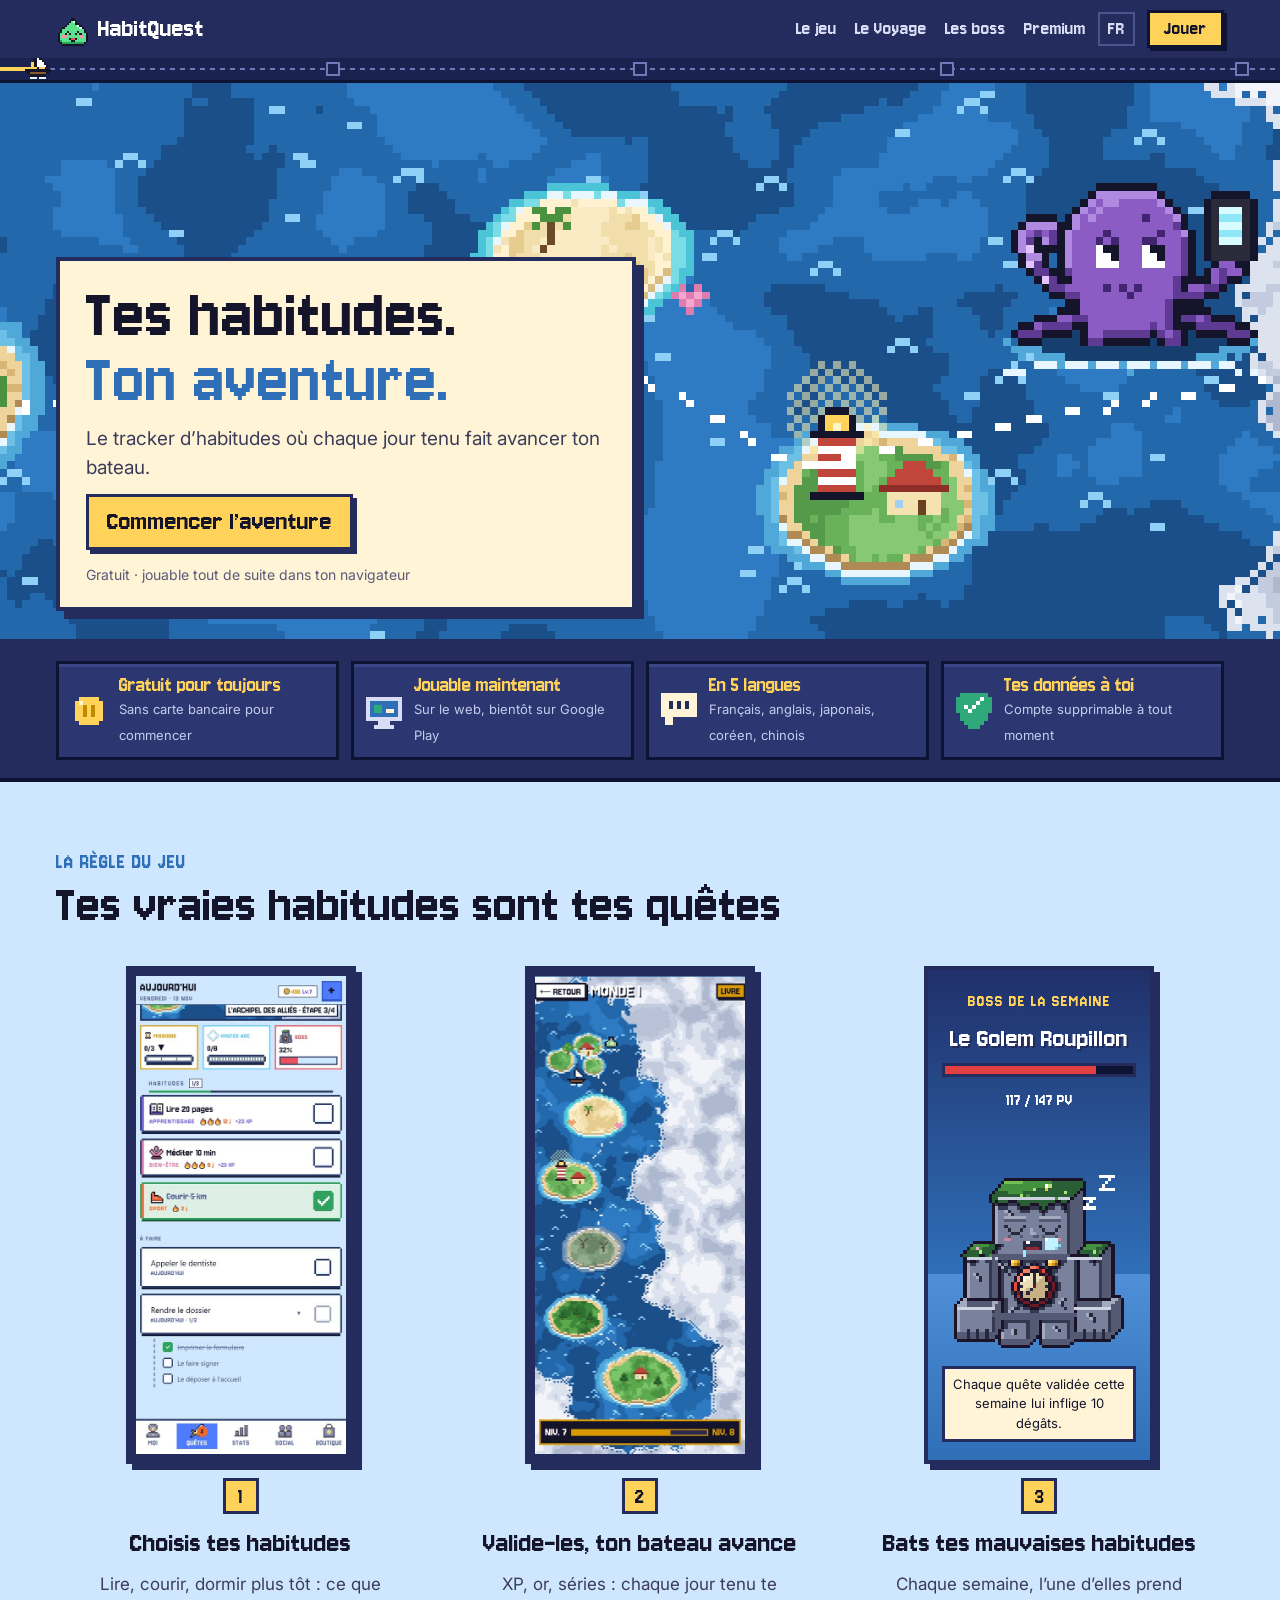
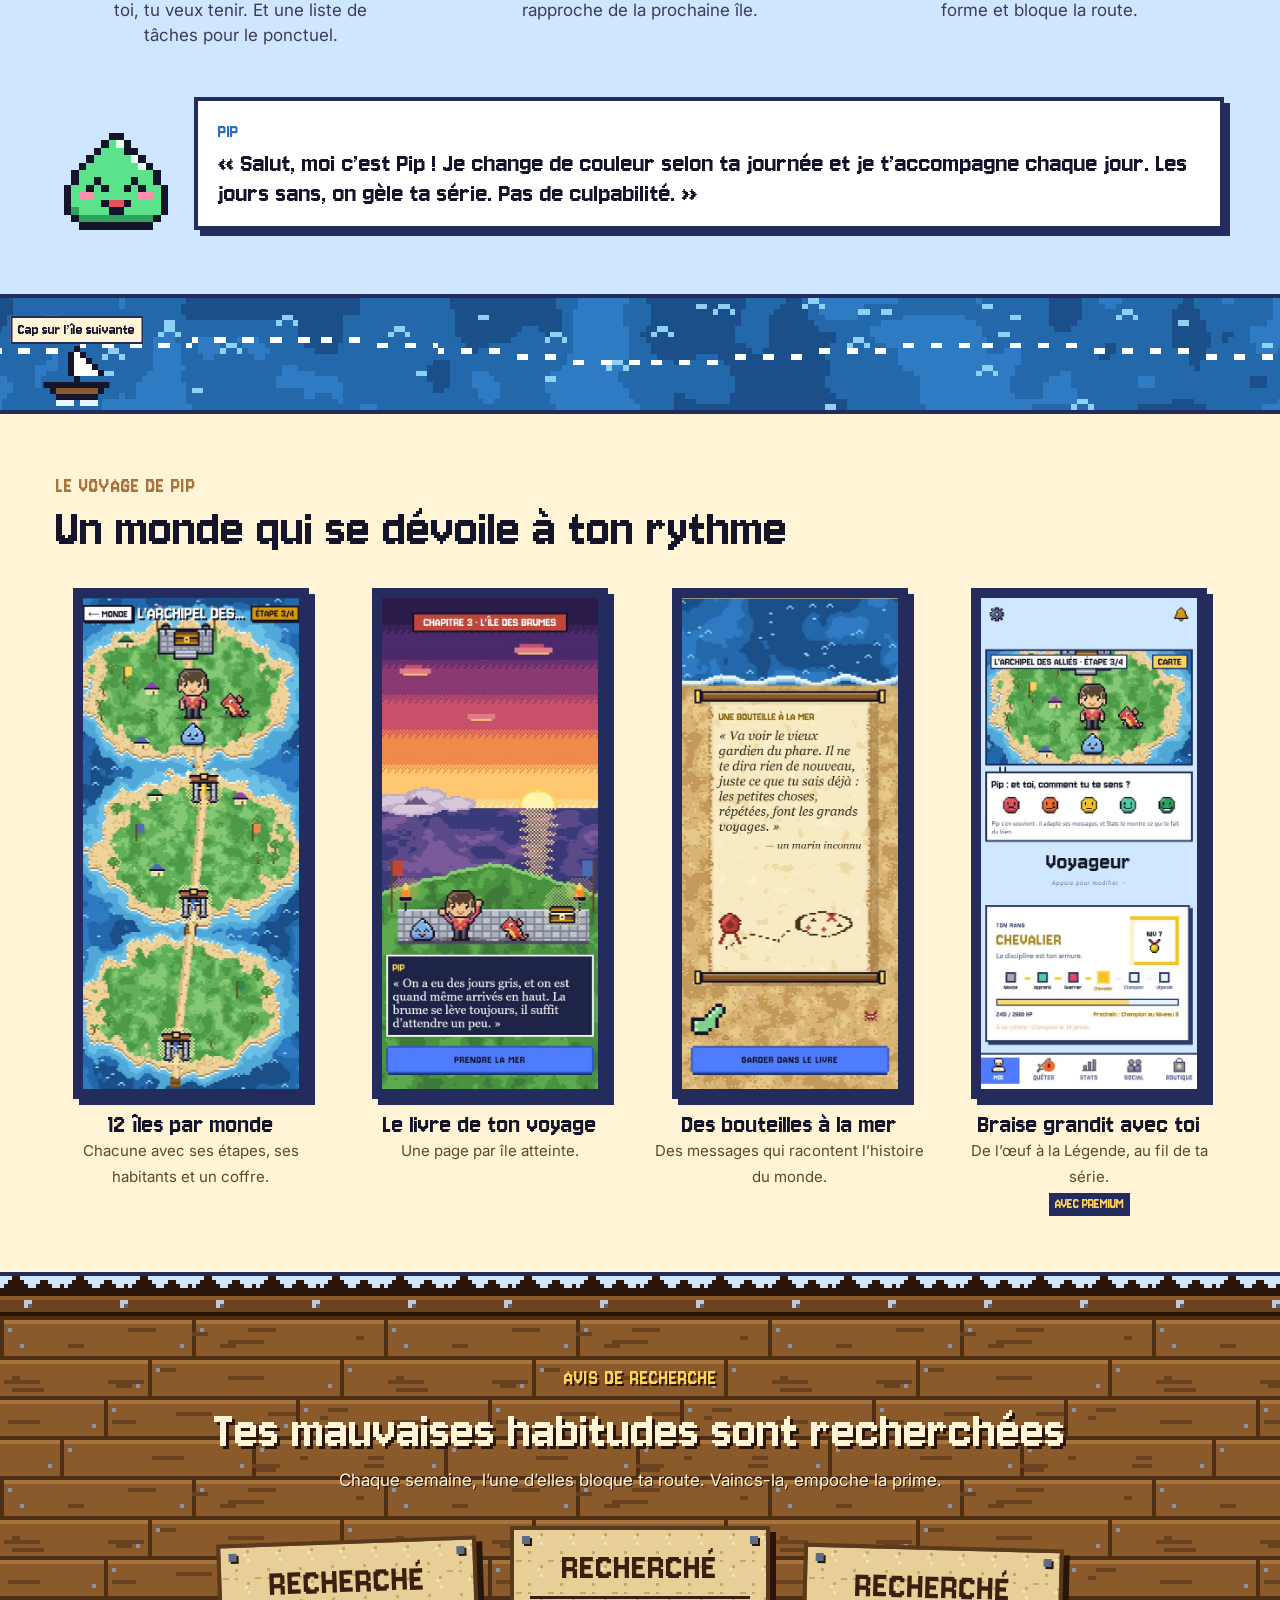
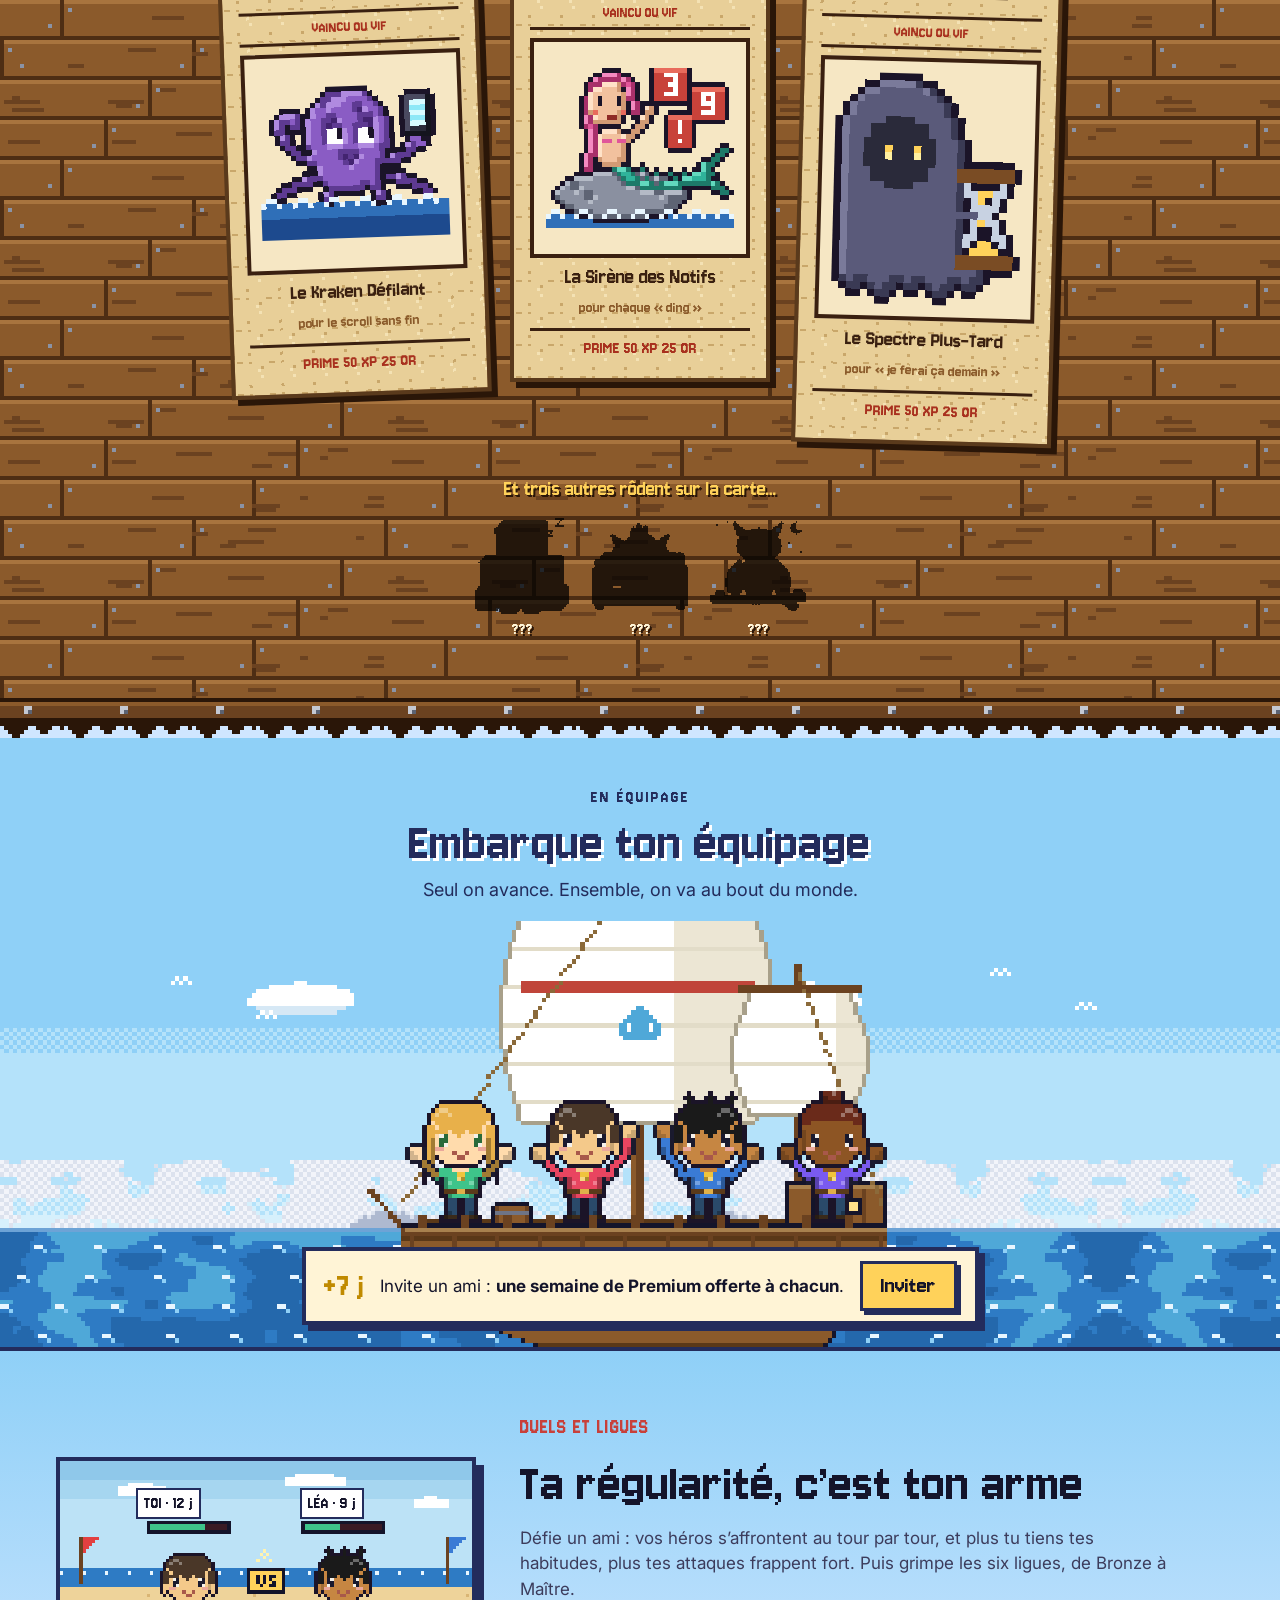
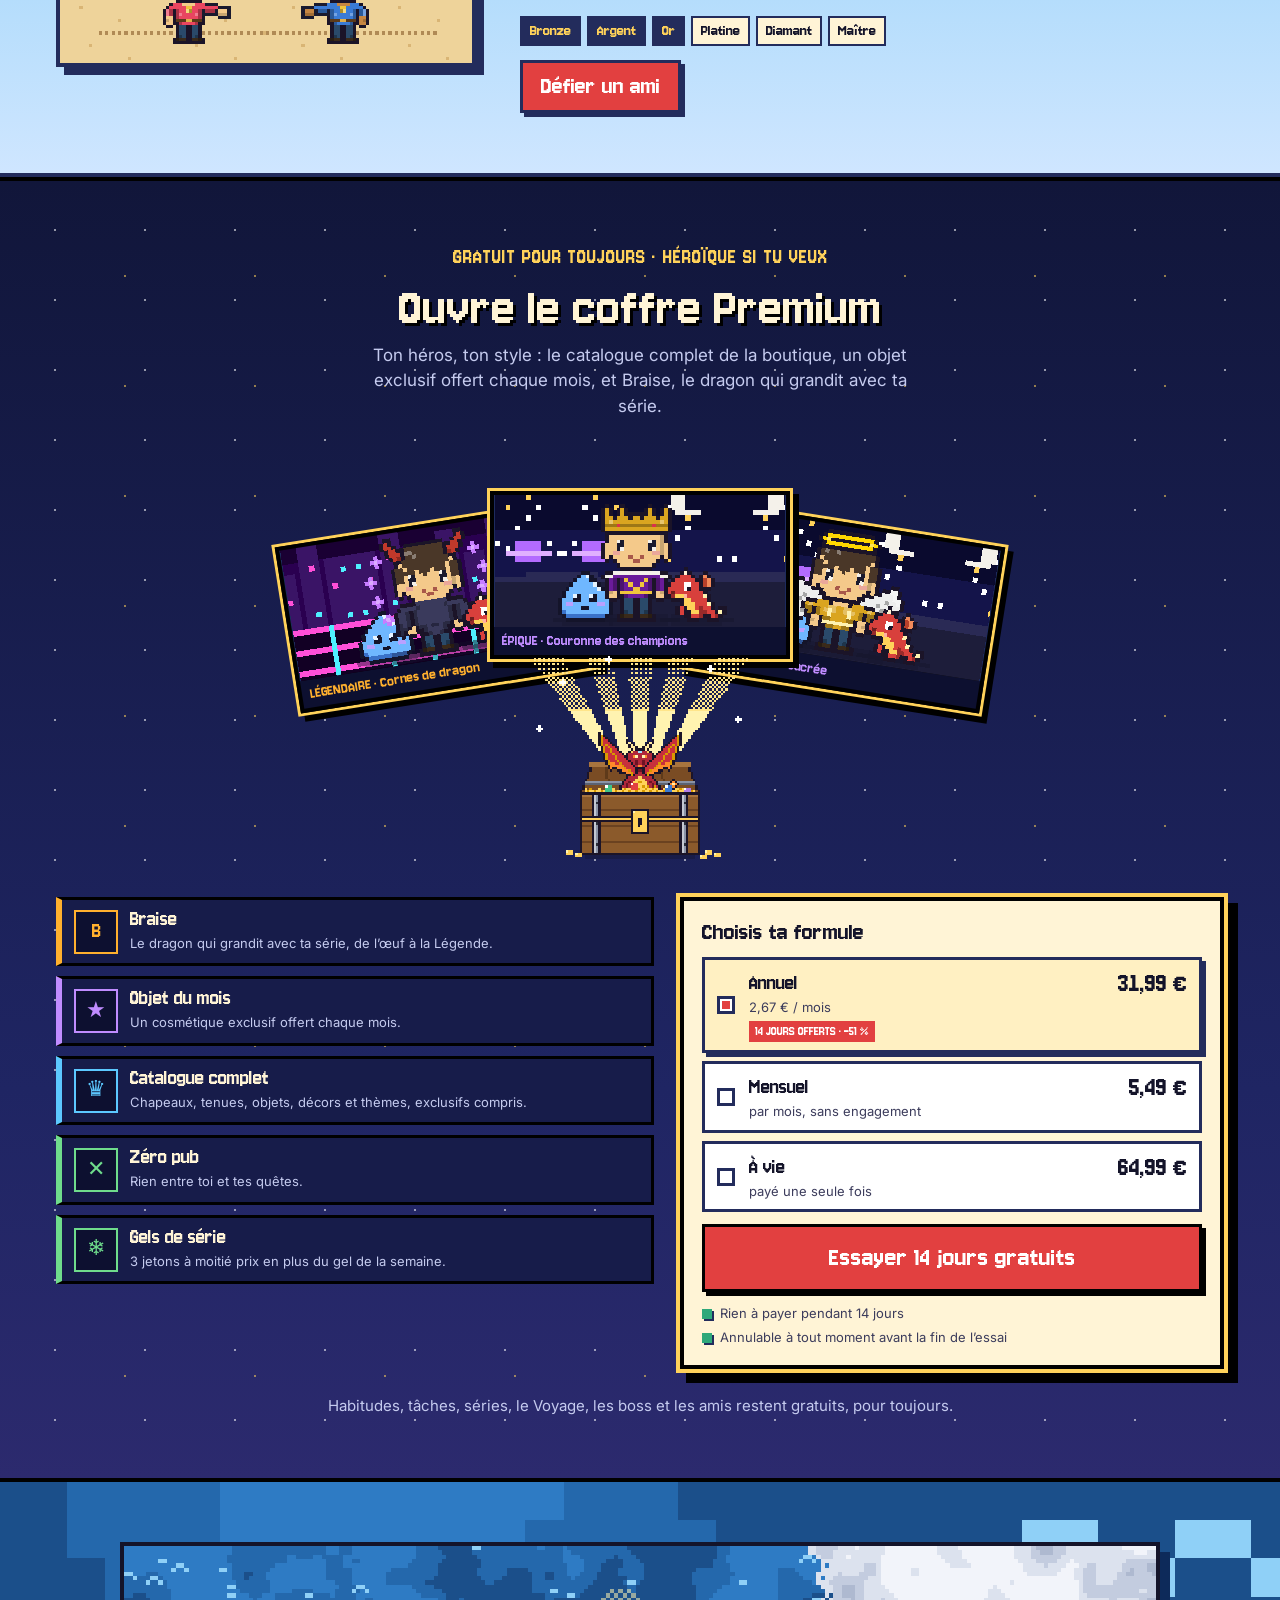
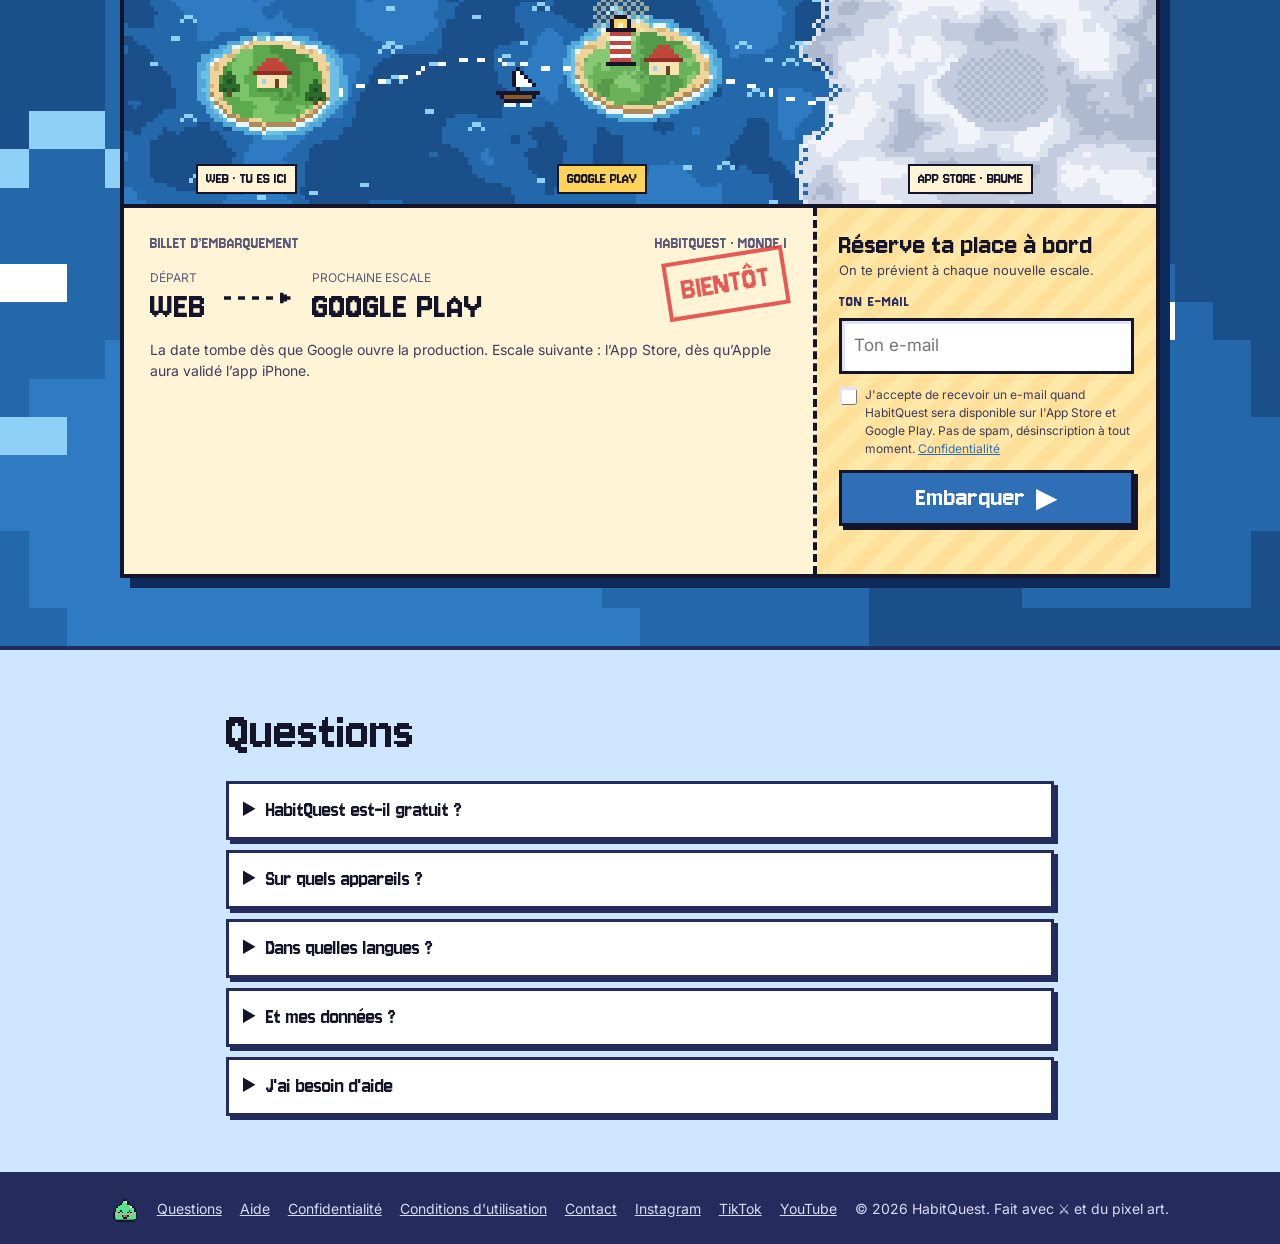
==== commit b1b2c677: "site: update from habitquest 9eb7c00" ====
--- a/docs/fr/index.html
+++ b/docs/fr/index.html
@@ -48,13 +48,6 @@
         <div class="ctas"><a class="btn" href="https://habitquest.expo.app">Commencer l’aventure</a><small>Gratuit · jouable tout de suite dans ton navigateur</small></div>
       </div>
     </div>
-    <div class="voyager" aria-hidden="true">
-      <div class="quest" id="quest" data-quests="[[&quot;Lire 20 pages&quot;,15],[&quot;Méditer 10 min&quot;,12],[&quot;Courir 5 km&quot;,20]]">
-        <span class="box"><svg width="14" height="14" viewBox="0 0 7 7" aria-hidden="true"><path d="M6 1h1v1H6zM5 2h1v1H5zM4 3h1v1H4zM0 3h1v1H0zM1 4h1v1H1zM3 4h1v1H3zM2 5h1v1H2z" fill="#ffffff"></path></svg></span><span class="name" id="qname">Lire 20 pages</span> <span class="gain" id="qgain">+15 XP</span>
-        <span class="xpfloat" id="xpf">+15 XP</span>
-      </div>
-      <img src="../assets/v2/boat.png" alt="">
-    </div>
   </section>
 
   <div class="trust">
@@ -71,7 +64,7 @@
     <h2>Tes vraies habitudes sont tes quêtes</h2>
     <div class="steps">
       <div class="step rv">
-        <div class="phone tilt"><img class="shot" src="../assets/v2/fr/today.jpg" alt="L’écran des quêtes du jour : trois habitudes et des tâches à faire" width="520" height="1125"></div>
+        <div class="phone tilt"><img class="shot" src="../assets/v2/fr/today.jpg" alt="L’écran des quêtes du jour : trois habitudes et une tâche à faire avec ses étapes" width="520" height="1125"></div>
         <span class="num">1</span><h3>Choisis tes habitudes</h3><p>Lire, courir, dormir plus tôt : ce que toi, tu veux tenir. Et une liste de tâches pour le ponctuel.</p>
       </div>
       <div class="step rv">
--- a/docs/assets/v2/site-v2.css
+++ b/docs/assets/v2/site-v2.css
@@ -62,25 +62,10 @@
 .hero .ctas { display: flex; gap: 14px; flex-wrap: wrap; align-items: center; }
 .hero .ctas .btn { font-size: 28px; }
 .hero .ctas small { font-size: 14px; color: var(--soft); }
-/* the boat sits on the dotted route of the painted sea, as in the mockup */
-.voyager { position: absolute; left: 31%; top: 16%; z-index: 3; display: flex; flex-direction: column; align-items: center; gap: 6px; animation: bob 2.4s steps(4) infinite; }
 @keyframes bob { 0%, 100% { transform: translateY(0); } 50% { transform: translateY(-7px); } }
-.quest { position: relative; display: flex; align-items: center; gap: 10px; font-family: var(--pixel); font-size: 22px; background: #ffffff; border: 3px solid var(--ink); box-shadow: 4px 4px 0 var(--ink); padding: 3px 12px; white-space: nowrap; }
-.quest .box { width: 22px; height: 22px; border: 3px solid var(--ink); background: #ffffff; display: grid; place-items: center; transition: background .15s steps(2); }
-.quest .box svg { opacity: 0; }
-.quest.done .box { background: var(--green); }
-.quest.done .box svg { opacity: 1; }
-.quest.done .name { text-decoration: line-through; color: var(--soft); }
-.quest .gain { color: var(--gold-dk); }
-.quest.done .gain { visibility: hidden; }
-.xpfloat { position: absolute; right: 10px; top: -4px; font-family: var(--pixel); font-size: 26px; color: var(--gold-dk); text-shadow: 2px 2px 0 #ffffff; opacity: 0; pointer-events: none; }
-.xpfloat.go { animation: rise 1.1s steps(8) forwards; }
 @keyframes rise { 0% { opacity: 1; transform: translateY(0); } 100% { opacity: 0; transform: translateY(-40px); } }
-.voyager img { width: 99px; height: 90px; }
-@media (max-width: 1100px) and (min-width: 761px) { .voyager { left: 64%; top: 10%; } }
 @media (max-width: 760px) {
   .hero { min-height: 600px; background-position: 30% center; }
-  .voyager { left: 50%; top: 24px; transform: translateX(-50%); animation: none; }
 }
 
 /* ---------- trust strip ---------- */
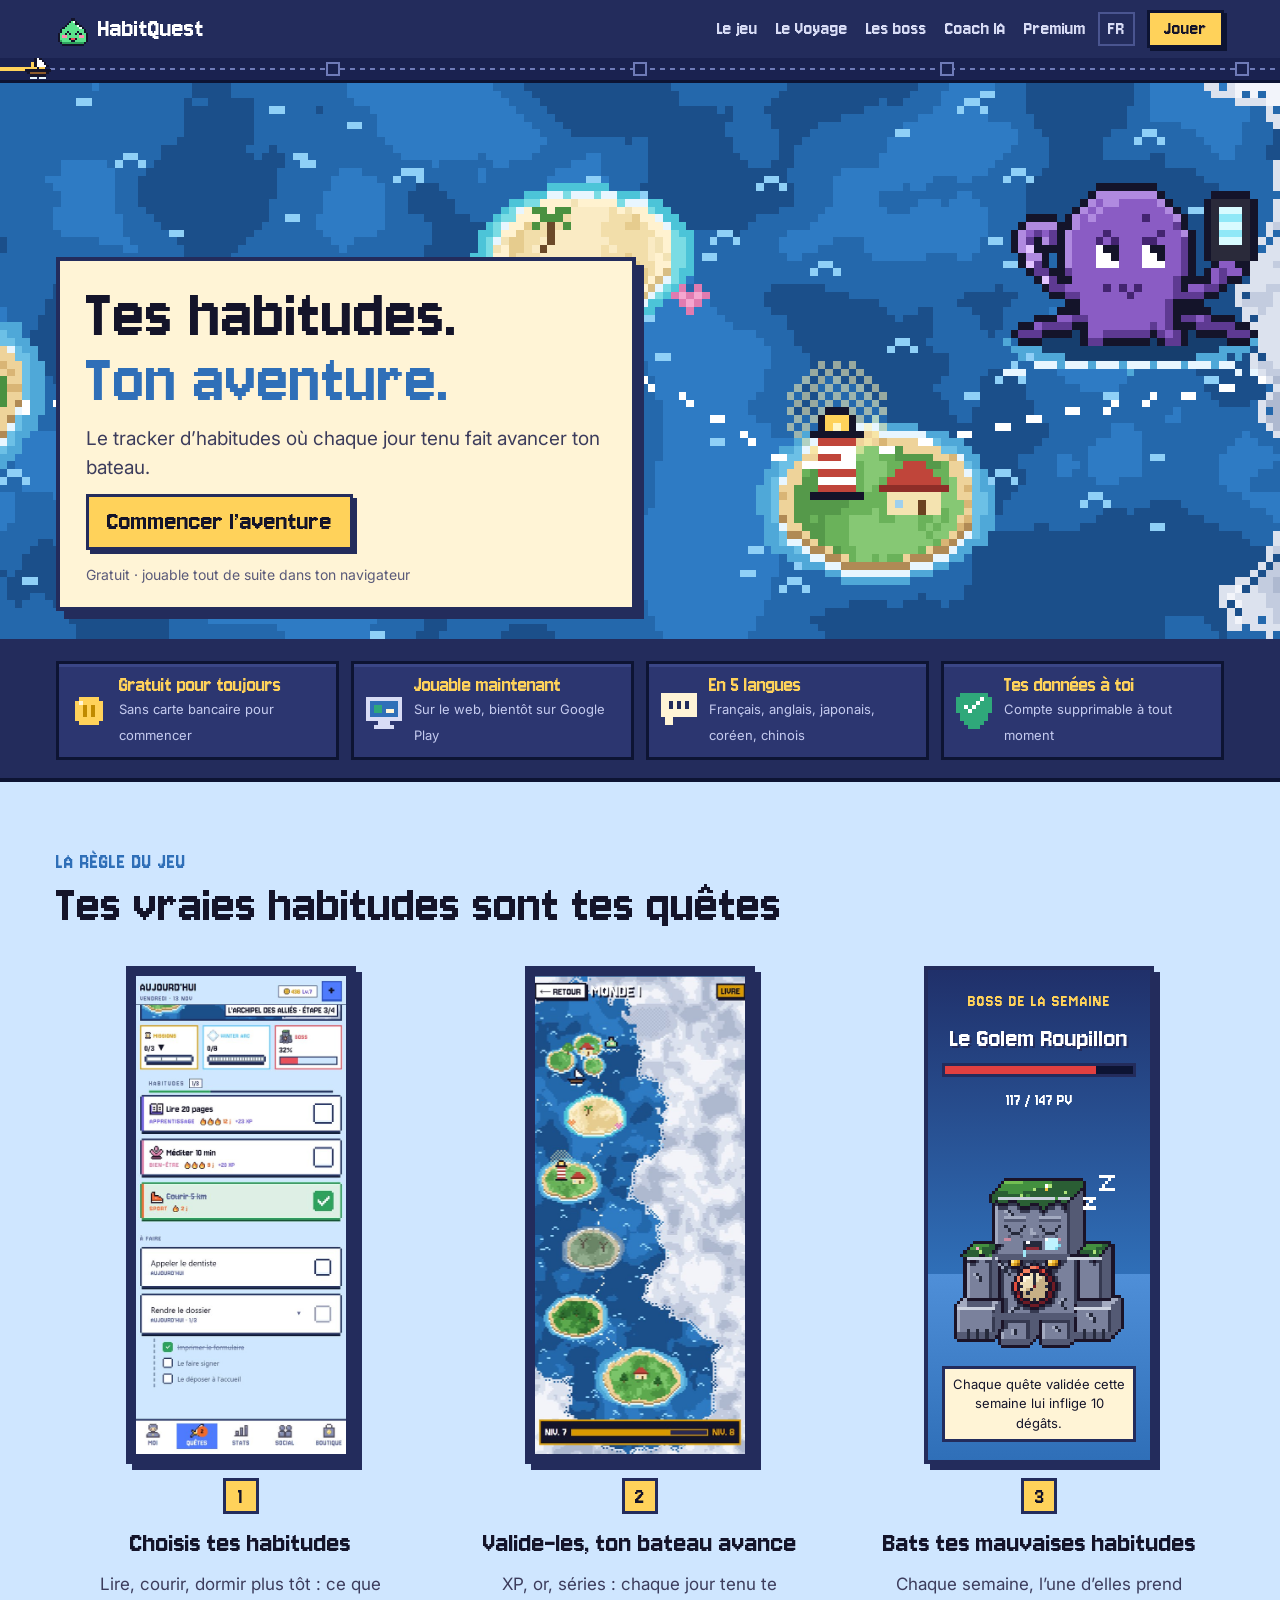
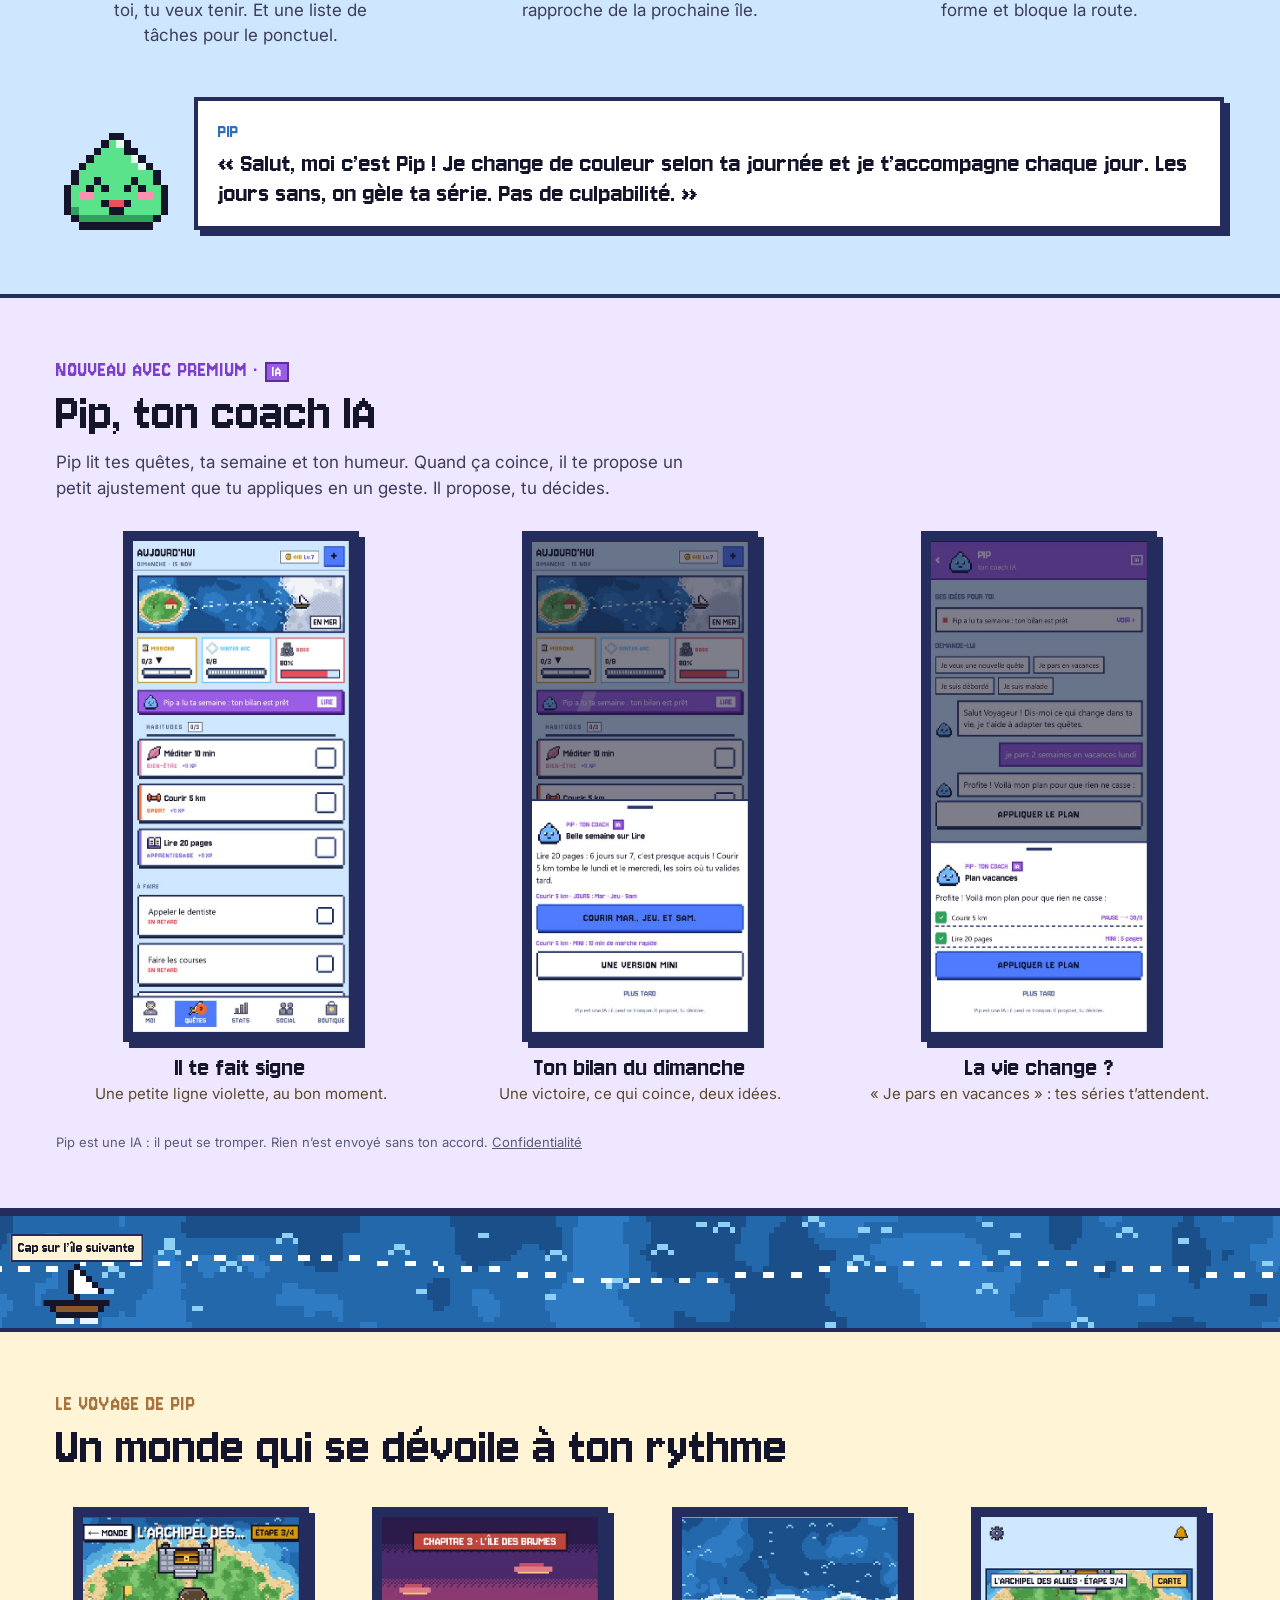
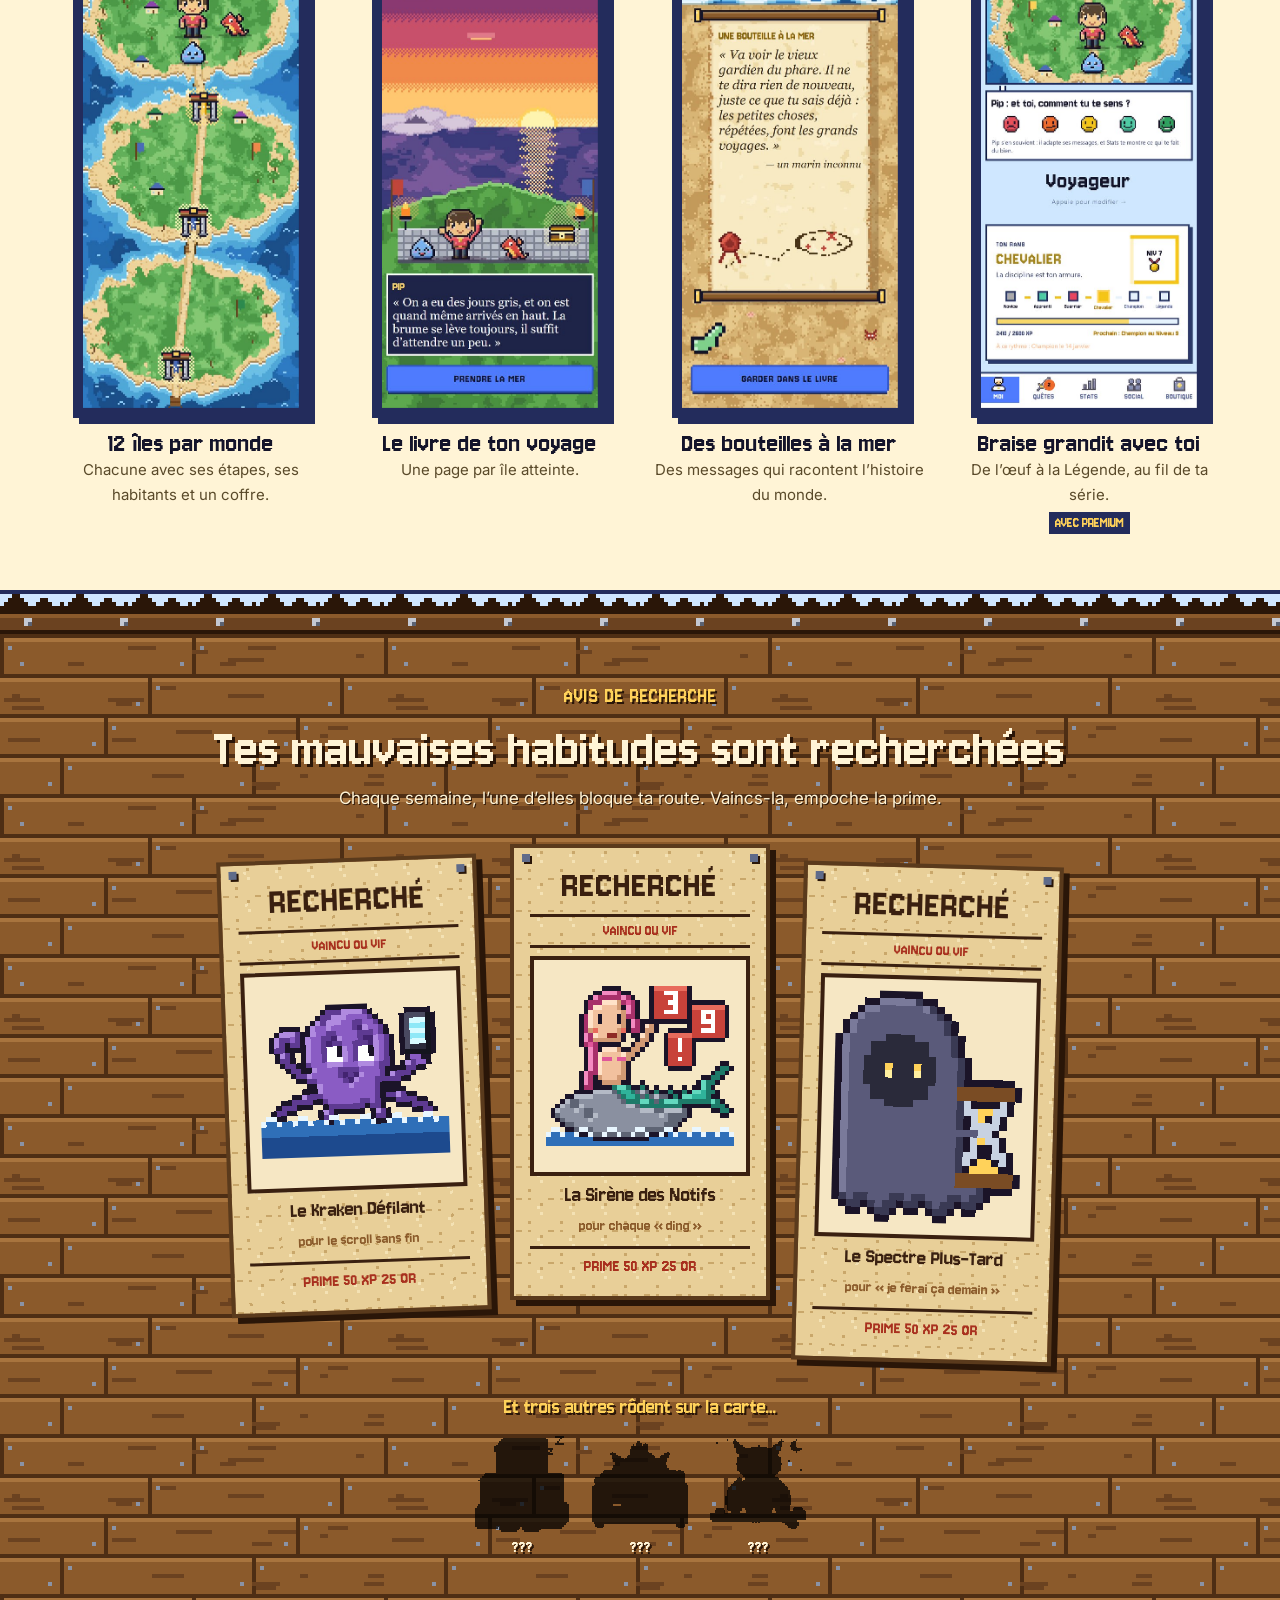
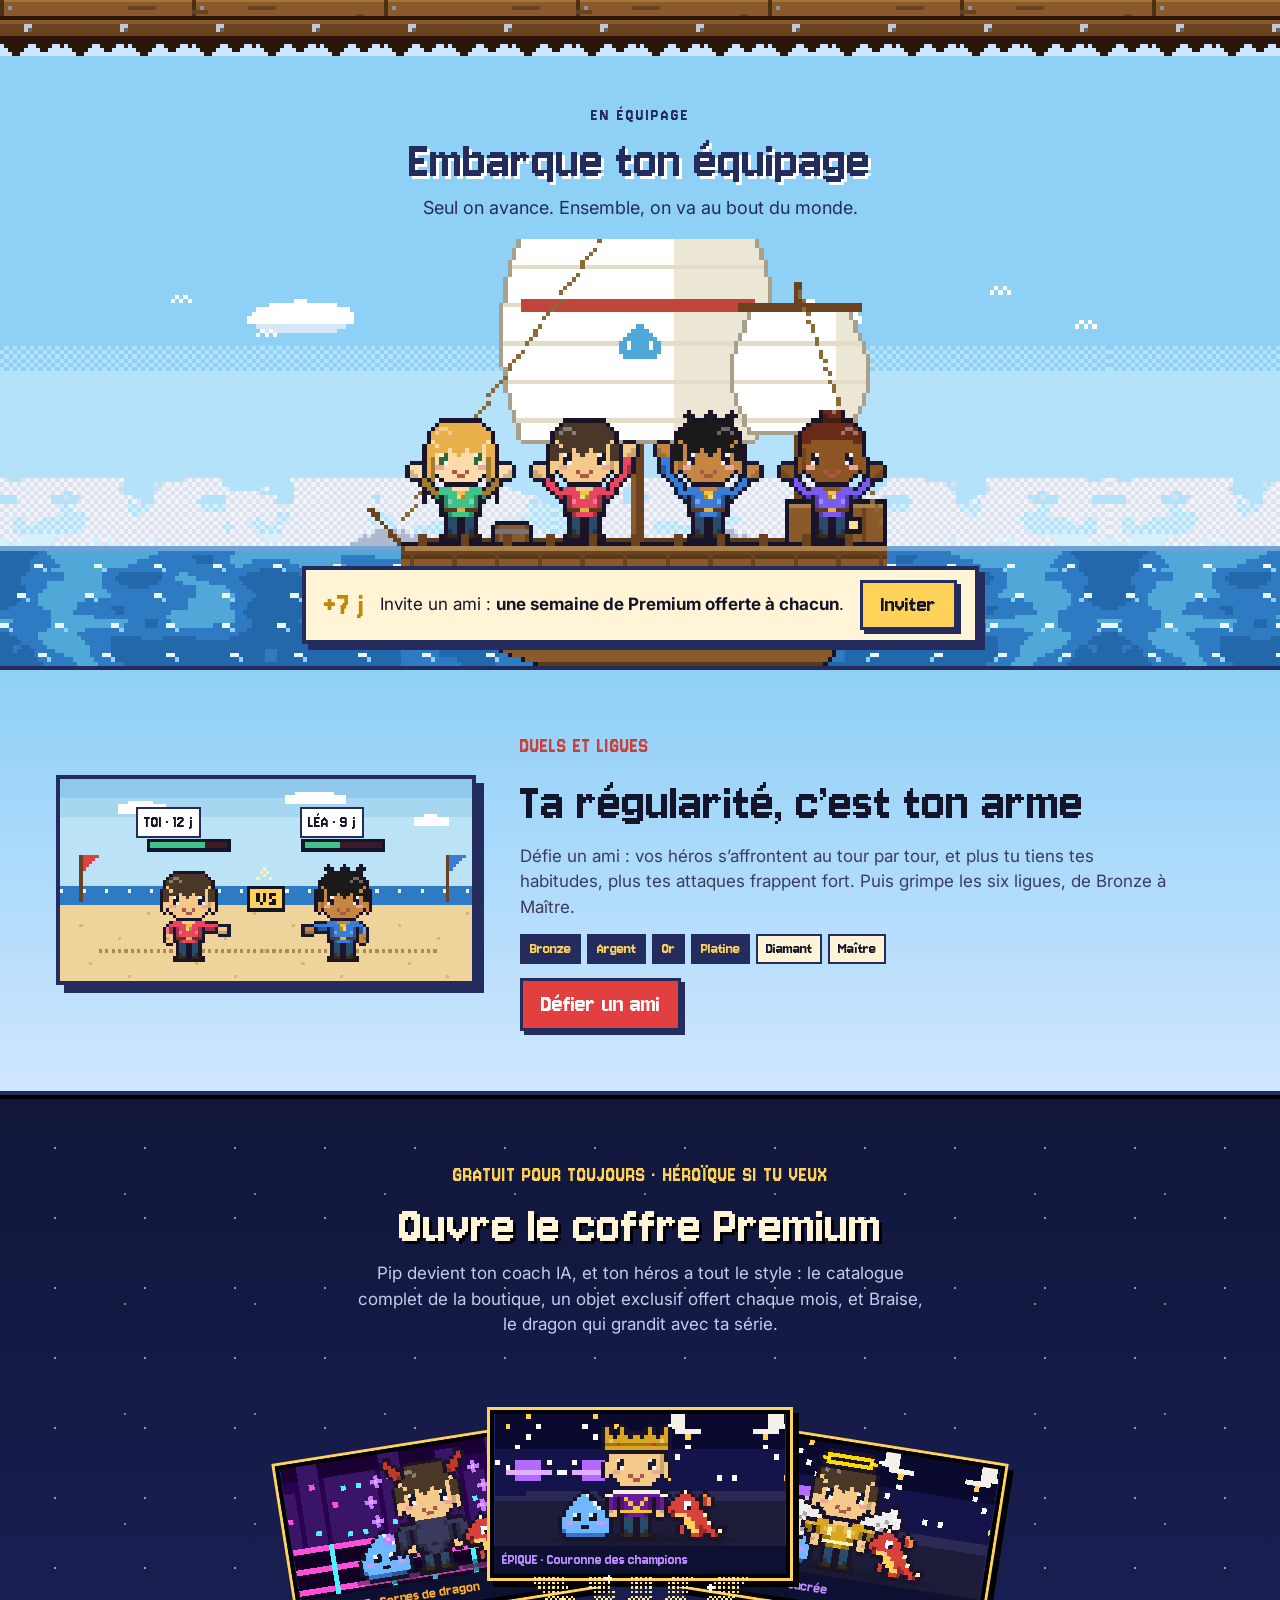
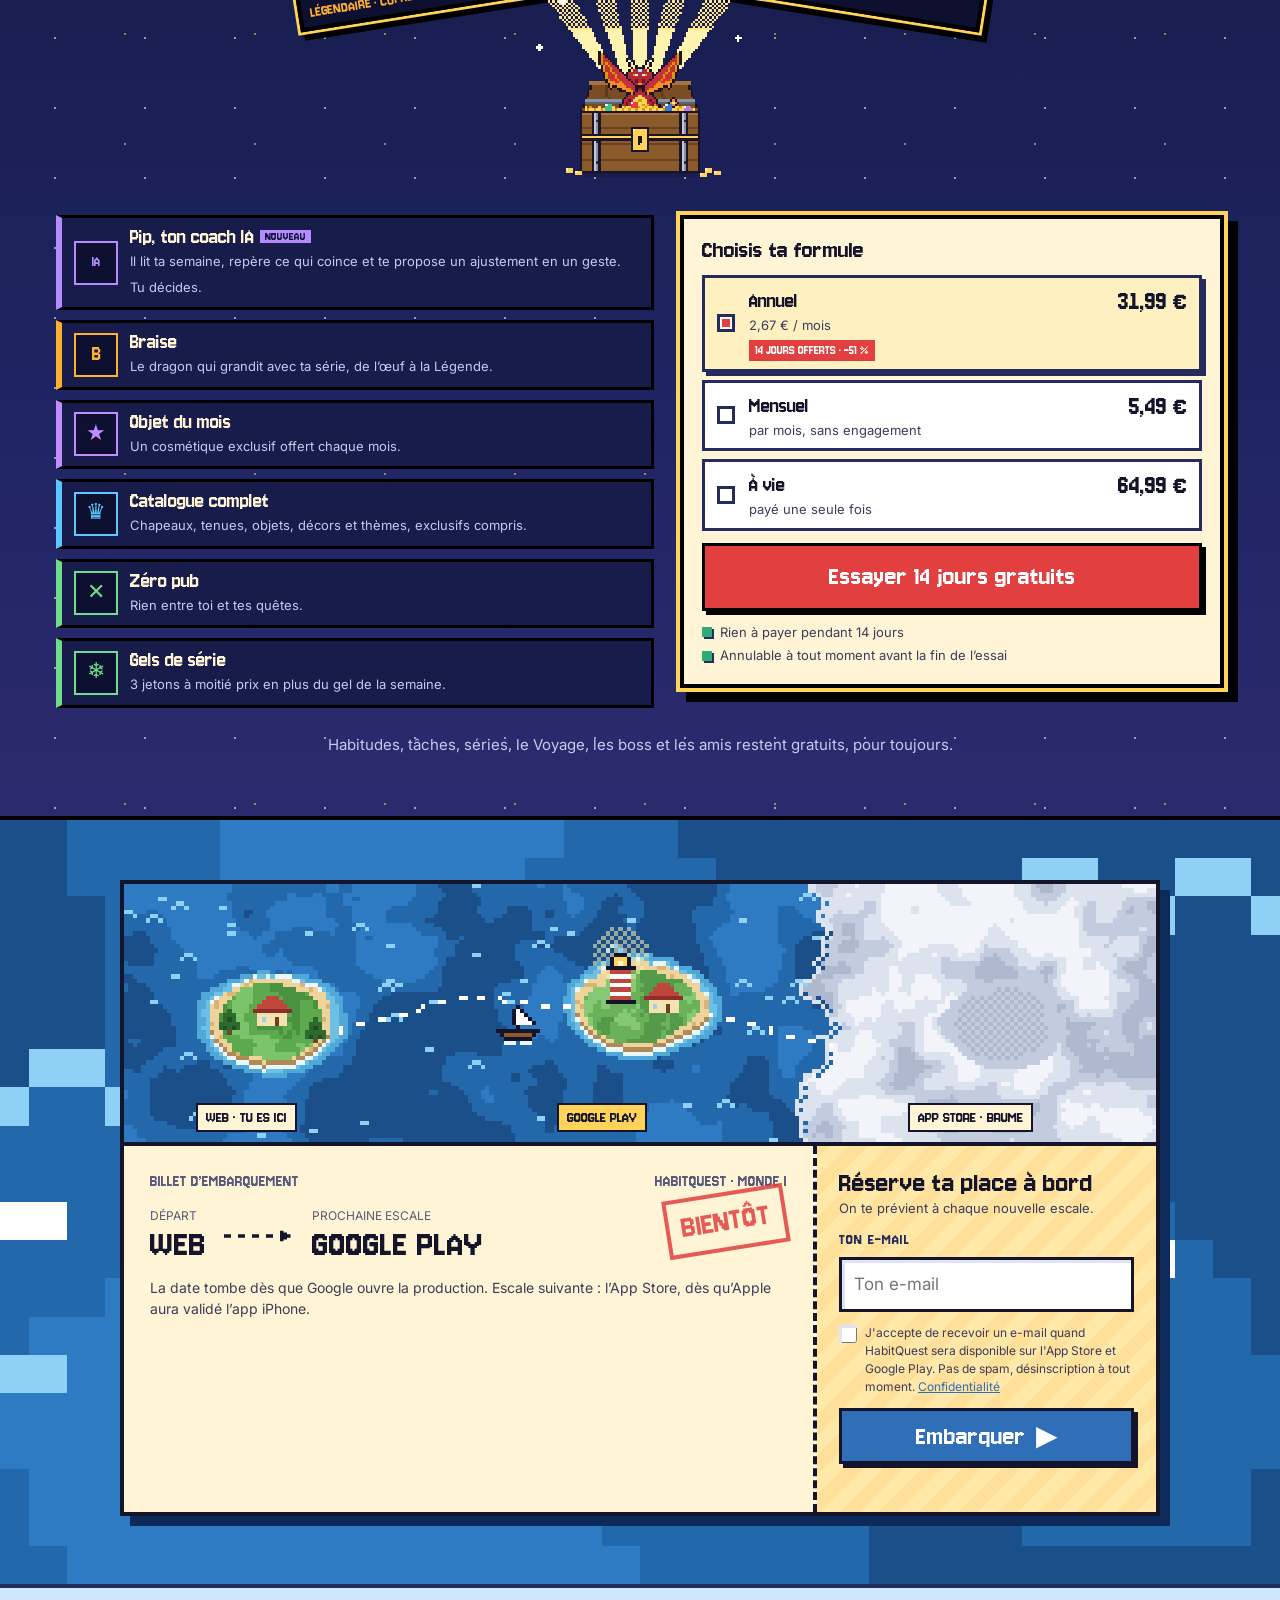
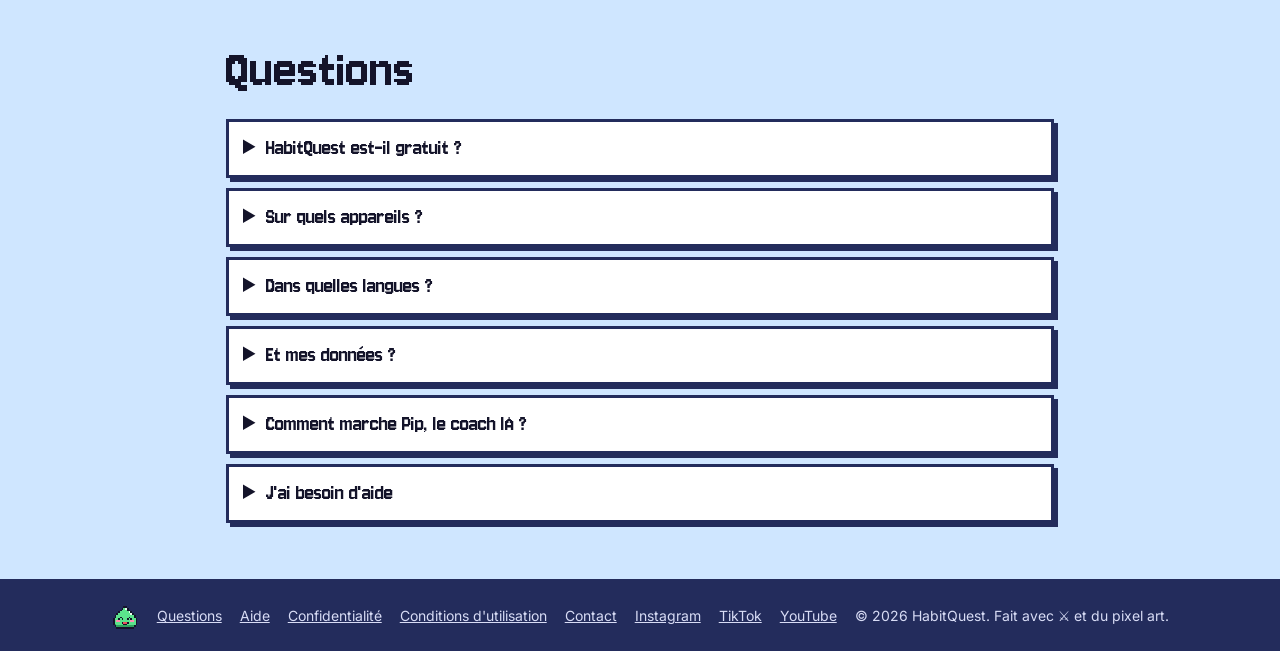
==== commit c50baa35: "site: Pip, the AI coach, in 5 languages (from habitquest #304) Co-Authored-By: Claude Opus 5.5 <nore" ====
--- a/docs/fr/index.html
+++ b/docs/fr/index.html
@@ -23,7 +23,7 @@
 <header class="top">
   <div class="wrap">
     <a class="logo" href="#top"><img src="../assets/v2/pip.png" alt=""><span>HabitQuest</span></a>
-    <nav aria-label="Sections"><a href="#regle">Le jeu</a><a href="#voyage">Le Voyage</a><a href="#boss">Les boss</a><a href="#premium">Premium</a></nav>
+    <nav aria-label="Sections"><a href="#regle">Le jeu</a><a href="#voyage">Le Voyage</a><a href="#boss">Les boss</a><a href="#coach">Coach IA</a><a href="#premium">Premium</a></nav>
     <details class="langs"><summary>FR</summary><div>
       <a href="../" hreflang="en" lang="en">English</a>
       <a href="../ja/" hreflang="ja" lang="ja">日本語</a>
@@ -89,6 +89,20 @@
     <div class="row rv">
       <img src="../assets/v2/pip.png" alt="Pip">
       <div class="bubble"><b>PIP</b><p>« Salut, moi c’est Pip ! Je change de couleur selon ta journée et je t’accompagne chaque jour. Les jours sans, on gèle ta série. Pas de culpabilité. »</p></div>
+    </div>
+  </section>
+
+  <section class="coachsec" id="coach">
+    <div class="wrap">
+      <p class="kicker">NOUVEAU AVEC PREMIUM · <span class="ia">IA</span></p>
+      <h2>Pip, ton coach IA</h2>
+      <p class="lead">Pip lit tes quêtes, ta semaine et ton humeur. Quand ça coince, il te propose un petit ajustement que tu appliques en un geste. Il propose, tu décides.</p>
+      <div class="figs">
+        <figure><div class="phone"><img class="shot" src="../assets/v2/fr/coach-line.jpg" alt="La ligne violette de Pip sur l’écran Aujourd’hui" width="520" height="1125" loading="lazy"></div><figcaption><b>Il te fait signe</b><span>Une petite ligne violette, au bon moment.</span></figcaption></figure>
+        <figure><div class="phone"><img class="shot" src="../assets/v2/fr/coach-card.jpg" alt="La carte de Pip : le bilan de la semaine et deux idées" width="520" height="1125" loading="lazy"></div><figcaption><b>Ton bilan du dimanche</b><span>Une victoire, ce qui coince, deux idées.</span></figcaption></figure>
+        <figure><div class="phone"><img class="shot" src="../assets/v2/fr/coach-plan.jpg" alt="Pip propose un plan vacances : pause puis reprise" width="520" height="1125" loading="lazy"></div><figcaption><b>La vie change ?</b><span>« Je pars en vacances » : tes séries t’attendent.</span></figcaption></figure>
+      </div>
+      <p class="note">Pip est une IA : il peut se tromper. Rien n’est envoyé sans ton accord. <a href="../privacy-policy.fr">Confidentialité</a></p>
     </div>
   </section>
 
@@ -170,7 +184,7 @@
       <div class="head">
         <p class="kicker">GRATUIT POUR TOUJOURS · HÉROÏQUE SI TU VEUX</p>
         <h2>Ouvre le coffre Premium</h2>
-        <p class="lead">Ton héros, ton style : le catalogue complet de la boutique, un objet exclusif offert chaque mois, et Braise, le dragon qui grandit avec ta série.</p>
+        <p class="lead">Pip devient ton coach IA, et ton héros a tout le style : le catalogue complet de la boutique, un objet exclusif offert chaque mois, et Braise, le dragon qui grandit avec ta série.</p>
       </div>
       <div class="vault" id="vault">
         <div class="fan">
@@ -182,6 +196,7 @@
       </div>
       <div class="deal">
         <div class="loot">
+          <div class="item r-ai"><i>IA</i><div><b>Pip, ton coach IA<span class="new">NOUVEAU</span></b><span>Il lit ta semaine, repère ce qui coince et te propose un ajustement en un geste. Tu décides.</span></div></div>
           <div class="item r-leg"><i>B</i><div><b>Braise</b><span>Le dragon qui grandit avec ta série, de l’œuf à la Légende.</span></div></div>
           <div class="item r-epic"><i>★</i><div><b>Objet du mois</b><span>Un cosmétique exclusif offert chaque mois.</span></div></div>
           <div class="item r-rare"><i>♛</i><div><b>Catalogue complet</b><span>Chapeaux, tenues, objets, décors et thèmes, exclusifs compris.</span></div></div>
@@ -238,10 +253,11 @@
   <section class="faq" id="faq">
     <div class="wrap">
       <h2>Questions</h2>
-      <details><summary>HabitQuest est-il gratuit ?</summary><p>Oui. Tout le jeu est gratuit ; Premium est un abonnement facultatif qui retire les publicités et ajoute des bonus. Tu peux le résilier à tout moment dans les réglages de l'App Store ou de Google Play.</p></details>
+      <details><summary>HabitQuest est-il gratuit ?</summary><p>Oui. Tout le jeu est gratuit ; Premium est un abonnement facultatif qui ajoute Pip, ton coach IA, retire les publicités et ajoute des bonus. Tu peux le résilier à tout moment dans les réglages de l'App Store ou de Google Play.</p></details>
       <details><summary>Sur quels appareils ?</summary><p>iPhone, téléphones Android et tout navigateur web. Ta progression est enregistrée sur ton compte et te suit partout.</p></details>
       <details><summary>Dans quelles langues ?</summary><p>Français, anglais, japonais, coréen et chinois traditionnel (Taïwan).</p></details>
       <details><summary>Et mes données ?</summary><p>Tes habitudes sont privées. Aucun outil d'analyse, aucune revente de données. Lis la <a href="../privacy-policy.fr">politique de confidentialité</a>.</p></details>
+      <details><summary>Comment marche Pip, le coach IA ?</summary><p>Avec Premium, Pip lit tes quêtes, leurs raisons, ton humeur et tes notes pour te proposer des ajustements (pause, version mini, nouveaux jours, nouvelles quêtes). Il ne change rien sans ton accord. Pour répondre, ces données sont envoyées à notre fournisseur d’IA, Anthropic, seulement après ton accord dans l’app, et ne servent pas à entraîner ses modèles. Tu peux retirer ton accord à tout moment.</p></details>
       <details><summary>J'ai besoin d'aide</summary><p>Écris-nous depuis Réglages → Support dans l'app, ou consulte la <a href="../support.fr">page d'aide</a>.</p></details>
     </div>
   </section>
--- a/docs/assets/v2/site-v2.css
+++ b/docs/assets/v2/site-v2.css
@@ -333,3 +333,15 @@
 html[lang="ja"] h1, html[lang="ko"] h1, html[lang^="zh"] h1 { font-size: clamp(38px, 5.4vw, 56px); line-height: 1.12; }
 html[lang="ja"] h2, html[lang="ko"] h2, html[lang^="zh"] h2 { font-size: clamp(30px, 4.4vw, 44px); line-height: 1.15; }
 html[lang="ja"] .step h3, html[lang="ko"] .step h3, html[lang^="zh"] .step h3 { font-size: 24px; line-height: 1.2; }
+
+/* Pip, the AI coach (ADR 044, site version C, 15/11) */
+.ia { font-family: var(--pixel); font-size: 15px; color: #ffffff; background: #9b5de5; border: 2px solid #5b2d9e; padding: 0 5px; }
+.coachsec { background: #efe6ff; border-bottom: 4px solid var(--ink); border-top: 4px solid var(--ink); }
+.coachsec .wrap { padding-block: 56px; }
+.coachsec .kicker { color: #7b3fd0; }
+.coachsec h2 { margin-bottom: 10px; }
+.coachsec .lead { margin: 0 0 30px; max-width: 60ch; color: var(--muted); }
+.coachsec .note { margin: 26px 0 0; font-size: 13px; color: var(--soft); }
+.item.r-ai { color: #b48cff; }
+.item.r-ai i { font-size: 15px; }
+.item .new { font-family: var(--pixel); font-size: 13px; color: #11163a; background: #b48cff; padding: 0 5px; margin-left: 6px; vertical-align: 3px; }
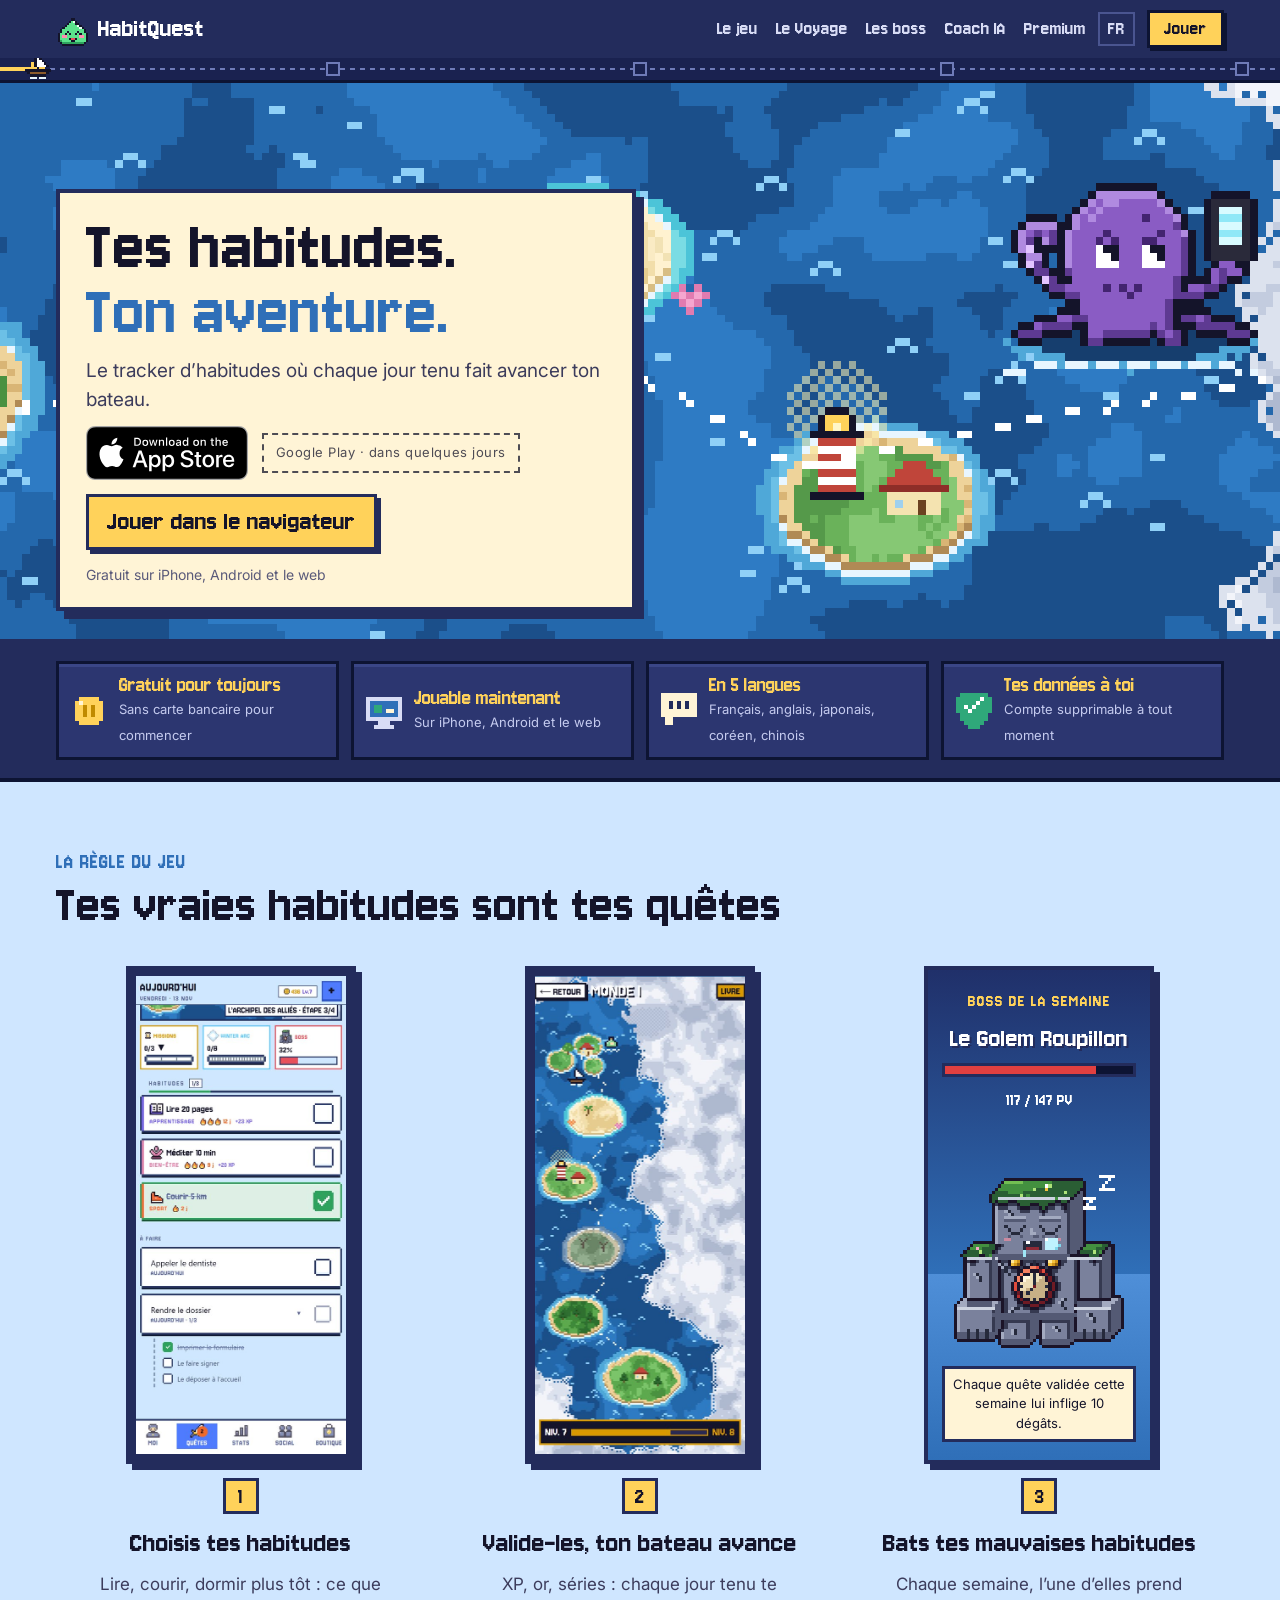
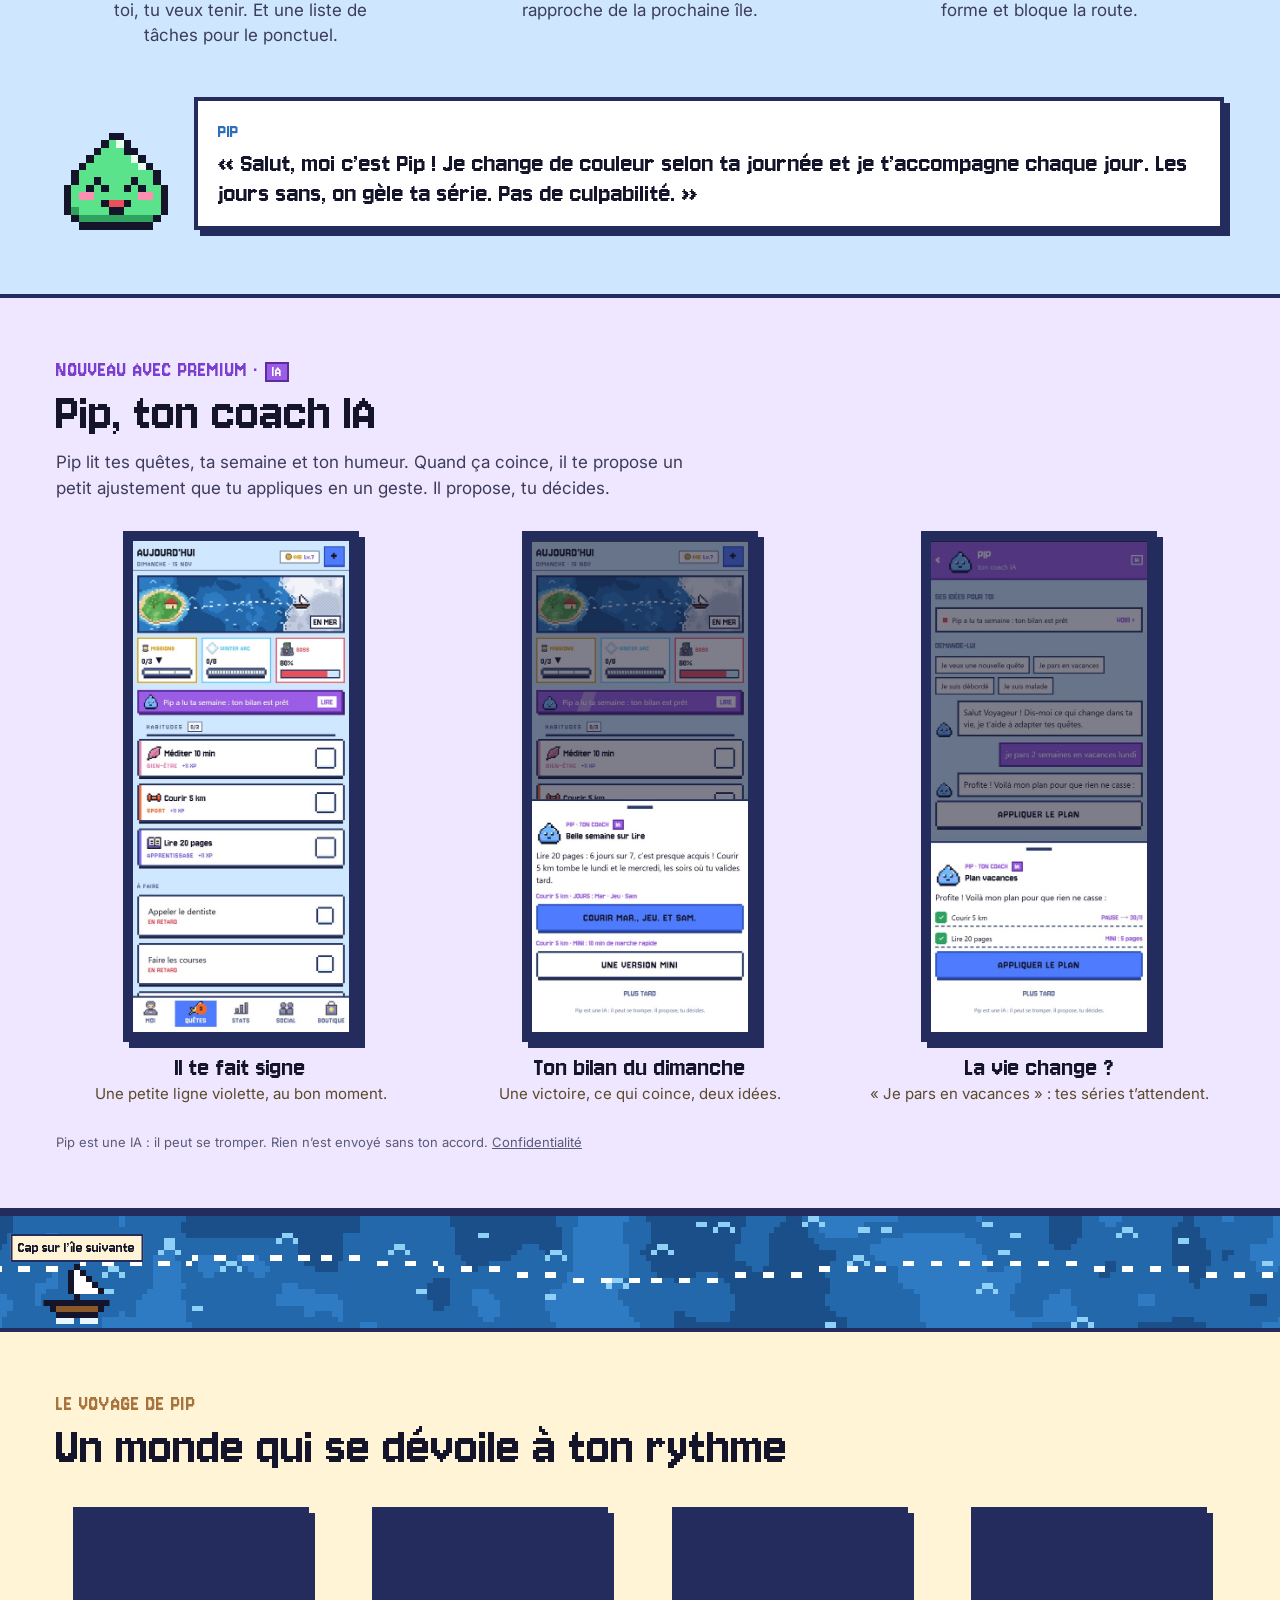
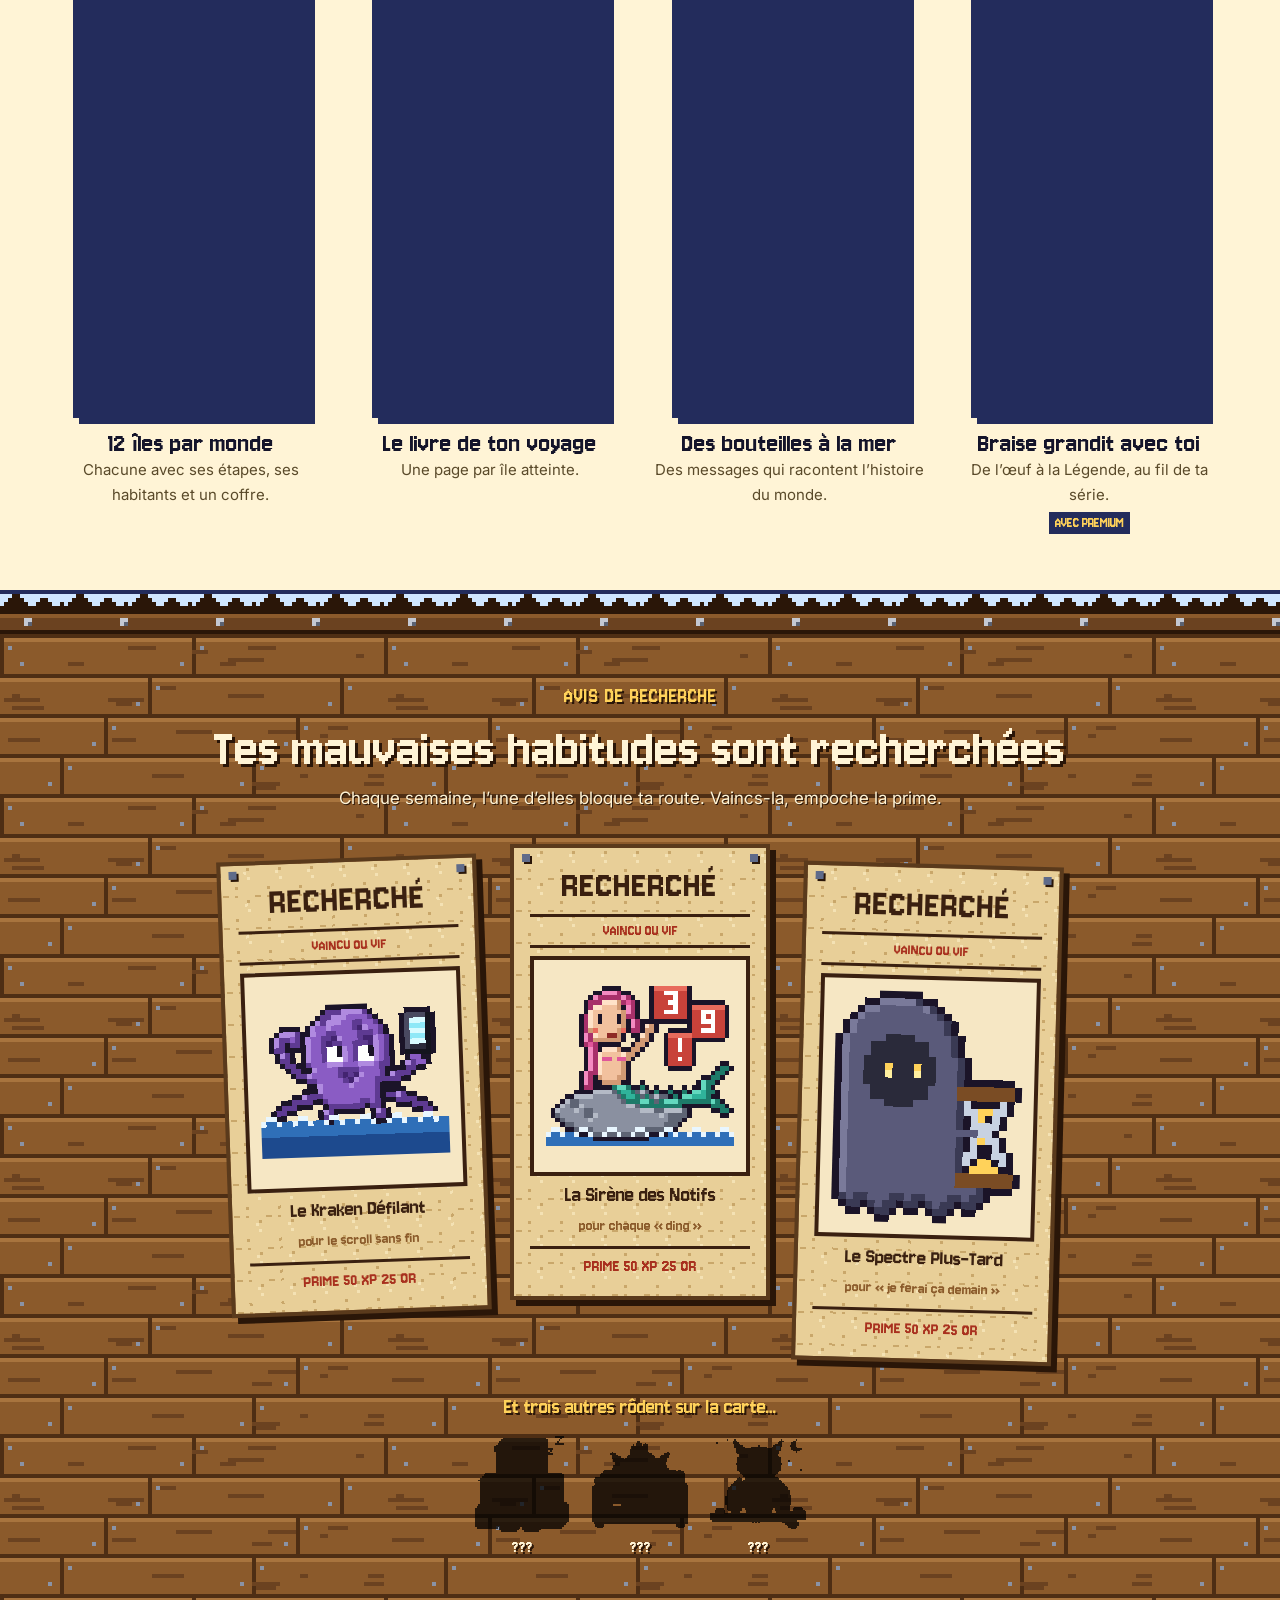
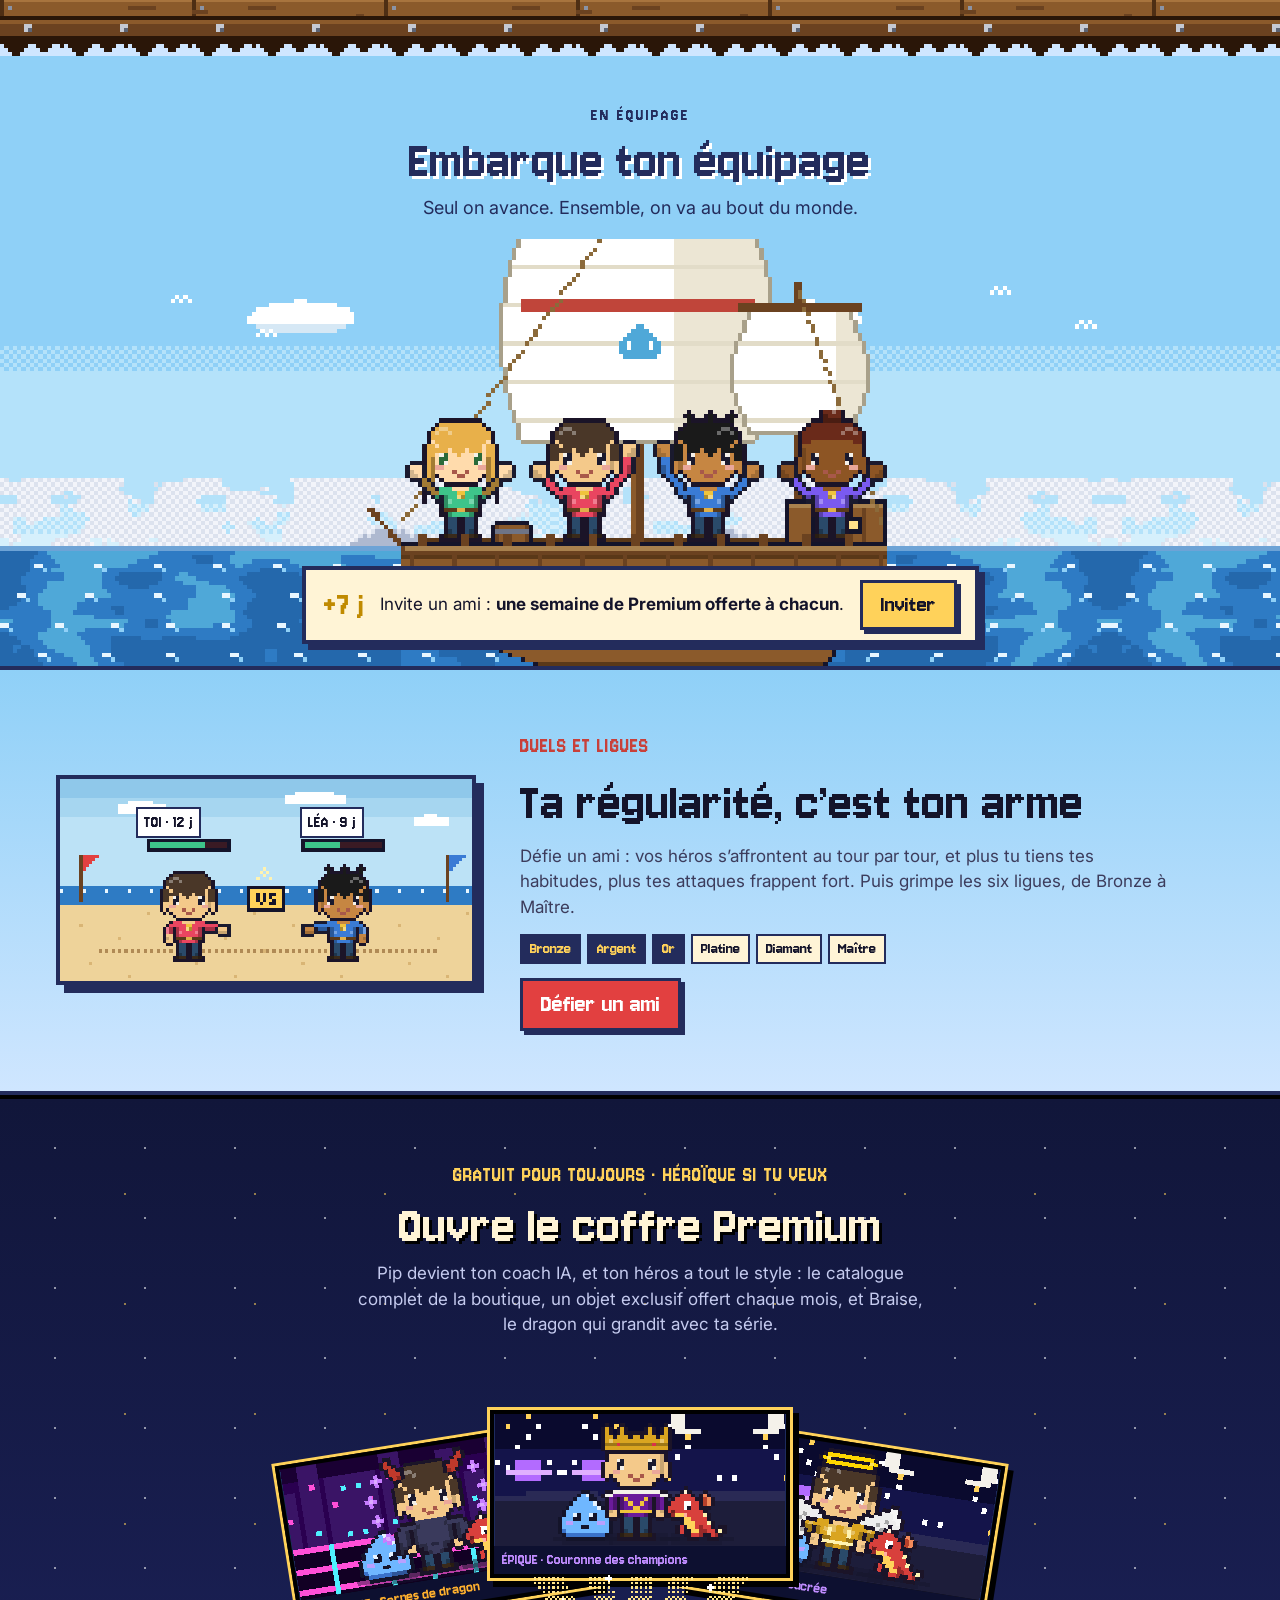
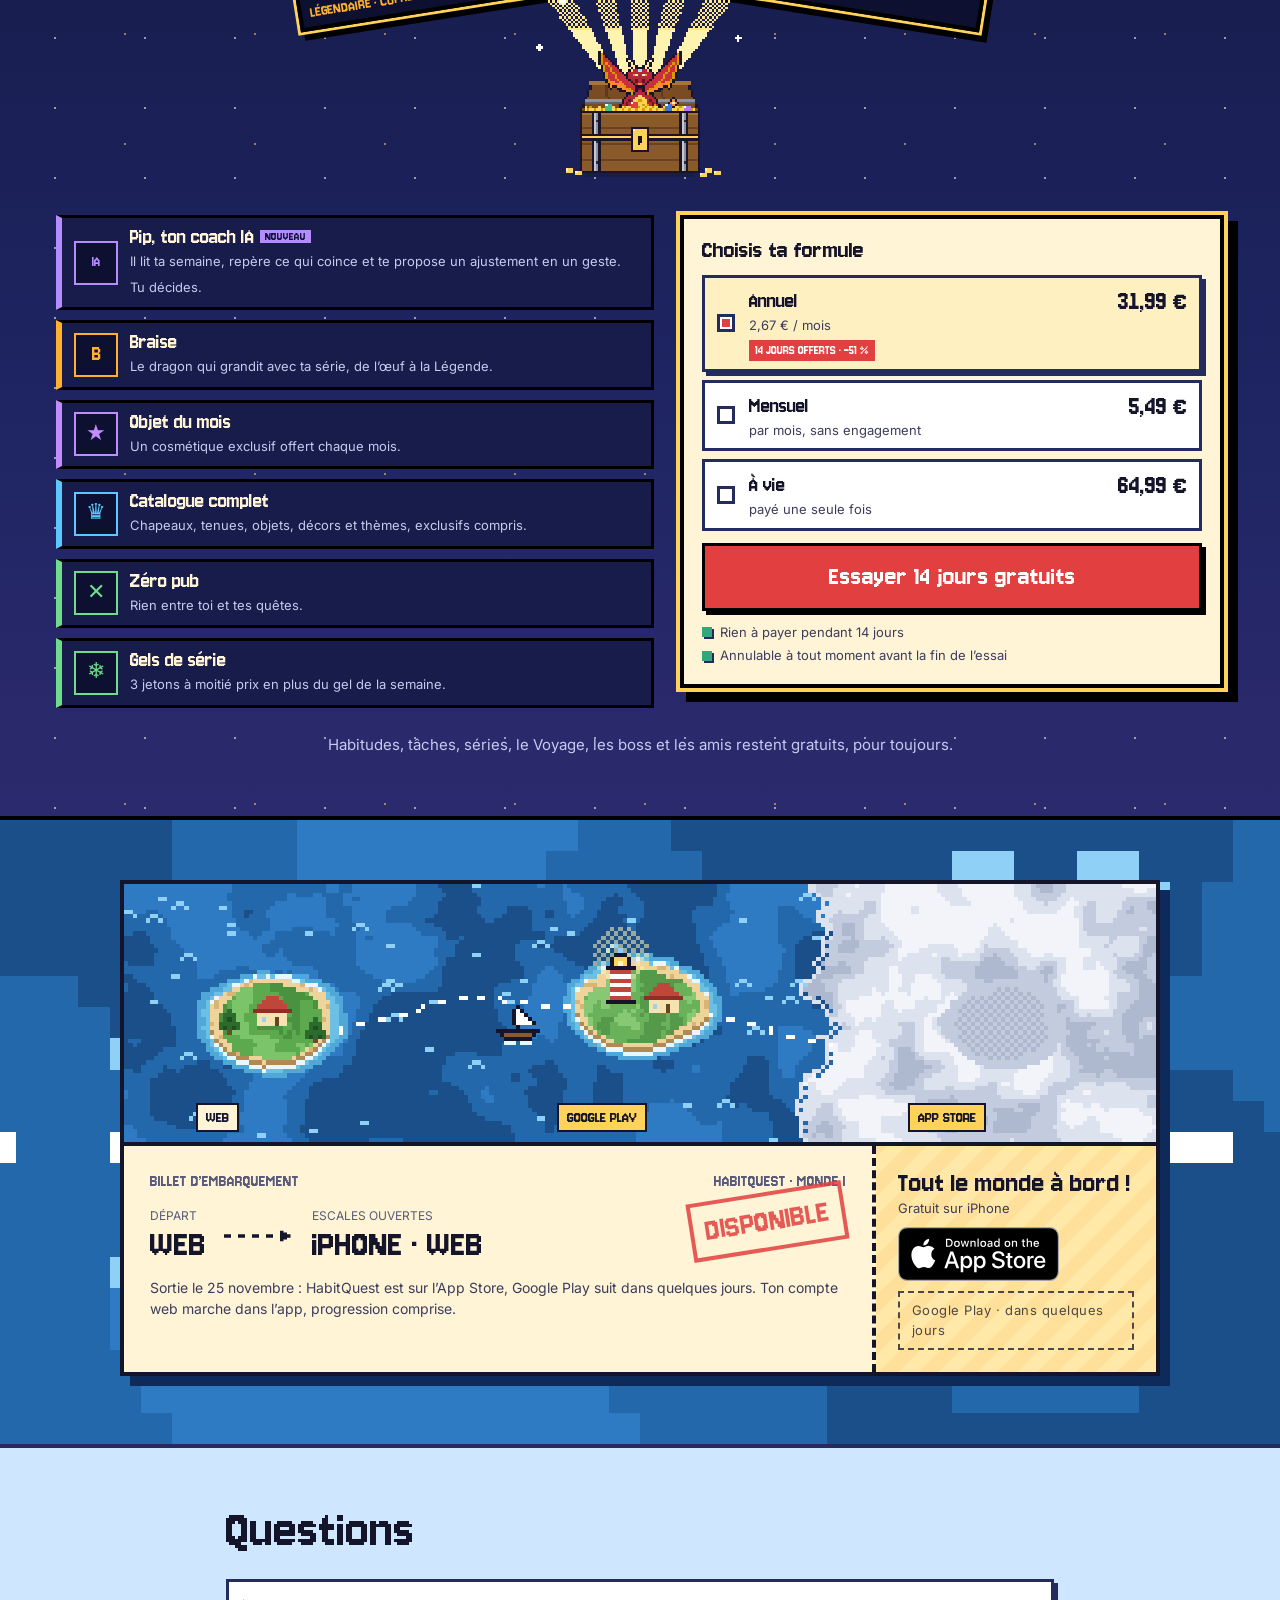
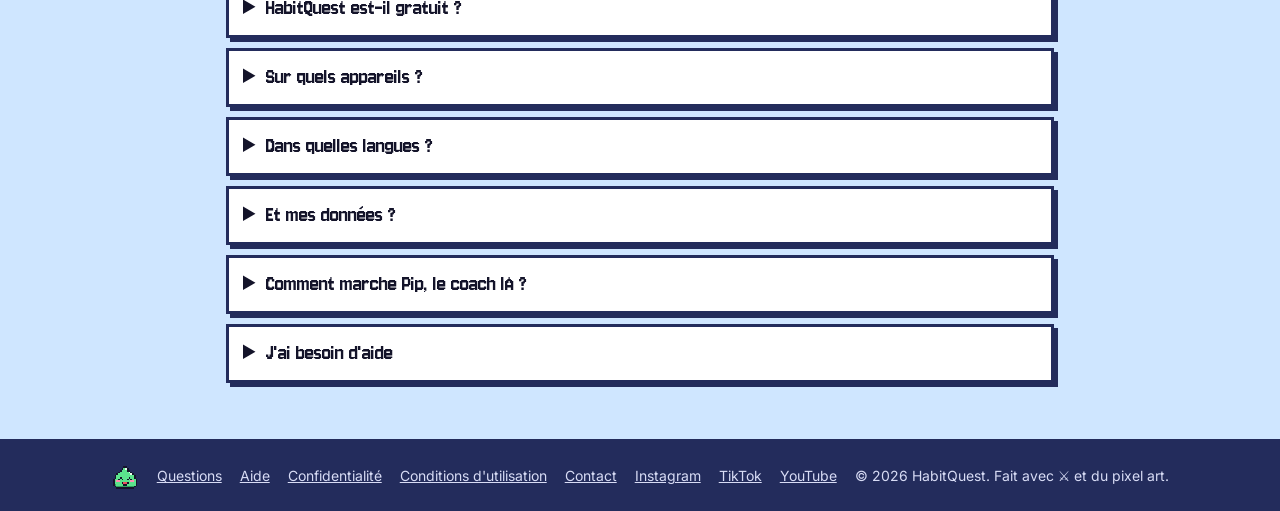
==== commit e2b29d81: "site: update from habitquest 9e38273" ====
--- a/docs/fr/index.html
+++ b/docs/fr/index.html
@@ -17,7 +17,6 @@
 <link href="https://fonts.googleapis.com/css2?family=Jersey+10&family=Inter:wght@400;600;700&display=swap" rel="stylesheet">
 <link rel="stylesheet" href="../assets/v2/site-v2.css">
 <script src="../assets/v2/site-v2.js" defer></script>
-<script src="../assets/waitlist.js" defer></script>
 </head>
 <body>
 <header class="top">
@@ -45,7 +44,7 @@
       <div class="card">
         <h1>Tes habitudes.<br><span>Ton aventure.</span></h1>
         <p class="lead">Le tracker d’habitudes où chaque jour tenu fait avancer ton bateau.</p>
-        <div class="ctas"><a class="btn" href="https://habitquest.expo.app">Commencer l’aventure</a><small>Gratuit · jouable tout de suite dans ton navigateur</small></div>
+        <div class="ctas"><a class="store" href="https://apps.apple.com/app/id6820433050"><img src="../assets/badges/app-store-en.svg" alt="Télécharger dans l’App Store"></a><span class="store-soon">Google Play · dans quelques jours</span><a class="btn" href="https://habitquest.expo.app">Jouer dans le navigateur</a><small>Gratuit sur iPhone, Android et le web</small></div>
       </div>
     </div>
   </section>
@@ -53,7 +52,7 @@
   <div class="trust">
     <ul class="wrap">
       <li><svg viewBox="0 0 9 9" aria-hidden="true"><rect x="2" y="1" width="5" height="1" fill="#ffd25a"/><rect x="1" y="2" width="7" height="5" fill="#ffd25a"/><rect x="2" y="7" width="5" height="1" fill="#ffd25a"/><rect x="3" y="3" width="3" height="3" fill="#c08a00"/><rect x="4" y="3" width="1" height="3" fill="#ffd25a"/><rect x="2" y="2" width="1" height="1" fill="#fff4d6"/></svg><div><b>Gratuit pour toujours</b><span>Sans carte bancaire pour commencer</span></div></li>
-      <li><svg viewBox="0 0 9 9" aria-hidden="true"><rect x="0" y="1" width="9" height="6" fill="#d8dcf5"/><rect x="1" y="2" width="7" height="4" fill="#2f6fb8"/><rect x="2" y="3" width="2" height="2" fill="#2fa87a"/><rect x="5" y="4" width="2" height="1" fill="#fff4d6"/><rect x="3" y="7" width="3" height="1" fill="#d8dcf5"/><rect x="2" y="8" width="5" height="1" fill="#d8dcf5"/></svg><div><b>Jouable maintenant</b><span>Sur le web, bientôt sur Google Play</span></div></li>
+      <li><svg viewBox="0 0 9 9" aria-hidden="true"><rect x="0" y="1" width="9" height="6" fill="#d8dcf5"/><rect x="1" y="2" width="7" height="4" fill="#2f6fb8"/><rect x="2" y="3" width="2" height="2" fill="#2fa87a"/><rect x="5" y="4" width="2" height="1" fill="#fff4d6"/><rect x="3" y="7" width="3" height="1" fill="#d8dcf5"/><rect x="2" y="8" width="5" height="1" fill="#d8dcf5"/></svg><div><b>Jouable maintenant</b><span>Sur iPhone, Android et le web</span></div></li>
       <li><svg viewBox="0 0 9 9" aria-hidden="true"><rect x="0" y="0" width="9" height="6" fill="#fff4d6"/><rect x="1" y="6" width="2" height="2" fill="#fff4d6"/><rect x="2" y="2" width="1" height="2" fill="#232c5c"/><rect x="4" y="2" width="1" height="2" fill="#232c5c"/><rect x="6" y="2" width="1" height="2" fill="#232c5c"/></svg><div><b>En 5 langues</b><span>Français, anglais, japonais, coréen, chinois</span></div></li>
       <li><svg viewBox="0 0 9 9" aria-hidden="true"><rect x="1" y="0" width="7" height="1" fill="#2fa87a"/><rect x="0" y="1" width="9" height="4" fill="#2fa87a"/><rect x="1" y="5" width="7" height="2" fill="#2fa87a"/><rect x="2" y="7" width="5" height="1" fill="#2fa87a"/><rect x="3" y="8" width="3" height="1" fill="#2fa87a"/><rect x="2" y="3" width="1" height="1" fill="#ffffff"/><rect x="3" y="4" width="1" height="1" fill="#ffffff"/><rect x="4" y="3" width="1" height="1" fill="#ffffff"/><rect x="5" y="2" width="1" height="1" fill="#ffffff"/><rect x="6" y="1" width="1" height="1" fill="#ffffff"/></svg><div><b>Tes données à toi</b><span>Compte supprimable à tout moment</span></div></li>
     </ul>
@@ -222,9 +221,9 @@
     <div class="wrap">
       <div class="pass" id="pass">
         <div class="map">
-          <img src="../assets/v2/escales.png" alt="La route des escales : le web, Google Play, puis l’App Store dans la brume">
+          <img src="../assets/v2/escales.png" alt="La route des escales : le web, Google Play et l’App Store">
           <span class="mini"><img src="../assets/v2/boat.png" alt=""></span>
-          <span class="tag" style="left: 7%">WEB · TU ES ICI</span><span class="tag next" style="left: 42%">GOOGLE PLAY</span><span class="tag" style="left: 76%">APP STORE · BRUME</span>
+          <span class="tag" style="left: 7%">WEB</span><span class="tag next" style="left: 42%">GOOGLE PLAY</span><span class="tag next" style="left: 76%">APP STORE</span>
         </div>
         <div class="body">
           <div class="left">
@@ -232,19 +231,15 @@
             <div class="legs">
               <div><small>DÉPART</small><b>WEB</b></div>
               <svg width="70" height="18" viewBox="0 0 40 10" aria-hidden="true"><path d="M0 4h4v2H0zM8 4h4v2H8zM16 4h4v2h-4zM24 4h4v2h-4zM32 2h2v6h-2zM34 3h2v4h-2zM36 4h2v2h-2z" fill="#14142a"></path></svg>
-              <div><small>PROCHAINE ESCALE</small><b>GOOGLE PLAY</b></div>
+              <div><small>ESCALES OUVERTES</small><b>iPHONE · WEB</b></div>
             </div>
-            <span class="stamp">BIENTÔT</span>
-            <p class="note">La date tombe dès que Google ouvre la production. Escale suivante : l’App Store, dès qu’Apple aura validé l’app iPhone.</p>
-          </div>
-          <form class="right waitlist" id="waitlist" data-url="https://aksxyaullvozlkzcegth.supabase.co" data-key="eyJhbGciOiJIUzI1NiIsInR5cCI6IkpXVCJ9.eyJpc3MiOiJzdXBhYmFzZSIsInJlZiI6ImFrc3h5YXVsbHZvemxremNlZ3RoIiwicm9sZSI6ImFub24iLCJpYXQiOjE3NjY1NDg2MjUsImV4cCI6MjA4MjEyNDYyNX0.9GfZsW1PqDnOcV2zuOaqGrt1zj76PTwss6OfFl0PVOo" data-lang="fr" novalidate>
-            <span class="title">Réserve ta place à bord<small>On te prévient à chaque nouvelle escale.</small></span>
-            <div class="field"><label for="wl-email">TON E-MAIL</label><input id="wl-email" name="email" type="email" required autocomplete="email" placeholder="Ton e-mail"></div>
-            <input class="hp" name="website" tabindex="-1" autocomplete="off" aria-hidden="true">
-            <label class="consent"><input id="wl-consent" name="consent" type="checkbox" required> <span>J'accepte de recevoir un e-mail quand HabitQuest sera disponible sur l'App Store et Google Play. Pas de spam, désinscription à tout moment. <a href="../privacy-policy.fr">Confidentialité</a></span></label>
-            <button class="btn" type="submit">Embarquer <span class="arrow">▶</span></button>
-            <p class="waitlist-msg" role="status" data-ok="C'est noté ! On t'écrit le jour de la sortie." data-error="Ça n'a pas marché. Vérifie ton e-mail et réessaie."></p>
-          </form>
+            <span class="stamp">DISPONIBLE</span>
+            <p class="note">Sortie le 25 novembre : HabitQuest est sur l’App Store, Google Play suit dans quelques jours. Ton compte web marche dans l’app, progression comprise.</p>
+          </div>
+          <div class="right launch">
+            <span class="title">Tout le monde à bord !<small>Gratuit sur iPhone</small></span>
+            <div class="stores"><a class="store" href="https://apps.apple.com/app/id6820433050"><img src="../assets/badges/app-store-en.svg" alt="Télécharger dans l’App Store"></a><span class="store-soon">Google Play · dans quelques jours</span></div>
+          </div>
         </div>
       </div>
     </div>
--- a/docs/assets/v2/site-v2.css
+++ b/docs/assets/v2/site-v2.css
@@ -345,3 +345,10 @@
 .item.r-ai { color: #b48cff; }
 .item.r-ai i { font-size: 15px; }
 .item .new { font-family: var(--pixel); font-size: 13px; color: #11163a; background: #b48cff; padding: 0 5px; margin-left: 6px; vertical-align: 3px; }
+
+/* launch day (25/11): official store badges, hero and boarding pass */
+.store { display: inline-block; line-height: 0; }
+.store img { height: 54px; width: auto; display: block; }
+.store-soon { display: inline-block; align-self: center; padding: 8px 12px; border: 2px dashed currentColor; font-size: 13px; letter-spacing: .04em; opacity: .75; }
+.store img[src*="google-play"] { height: 70px; margin: -8px -7px; } /* the Google badge carries its own padding */
+.pass .right.launch .stores { display: flex; flex-wrap: wrap; gap: 10px; }
